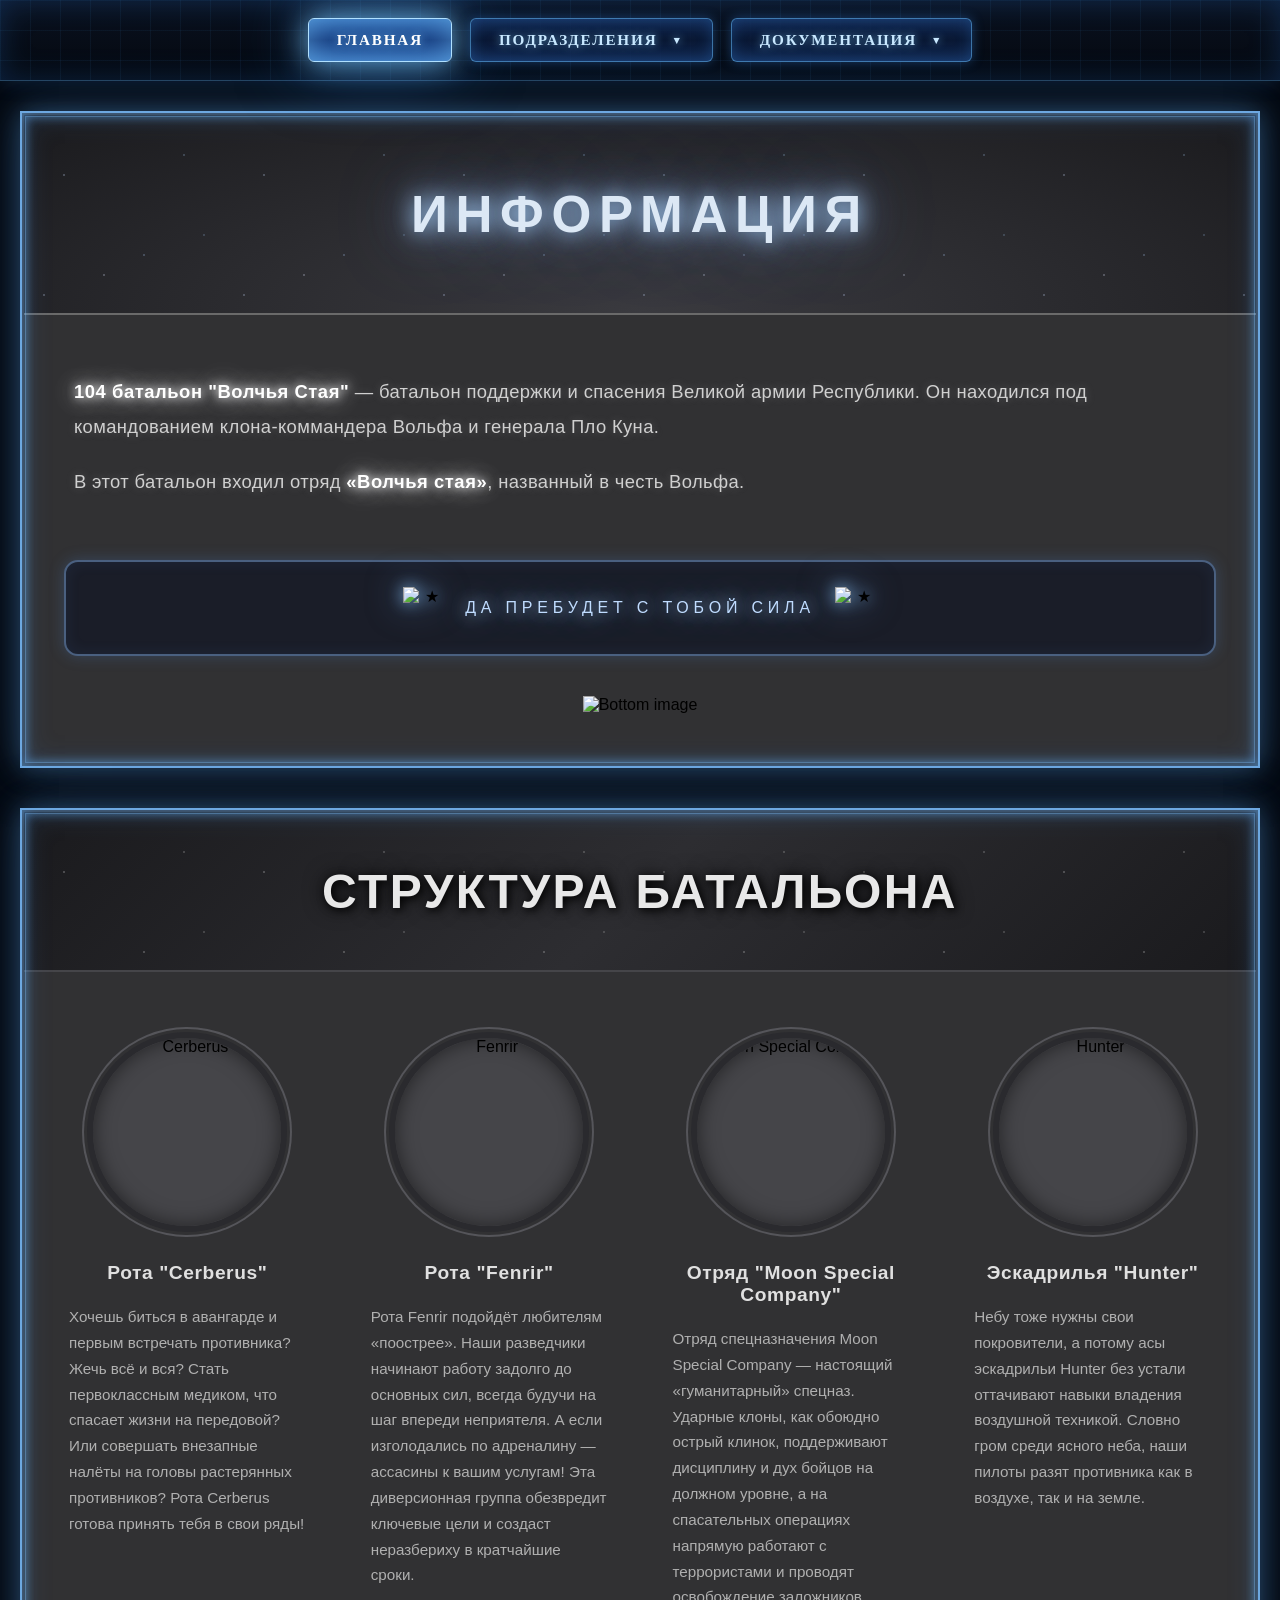
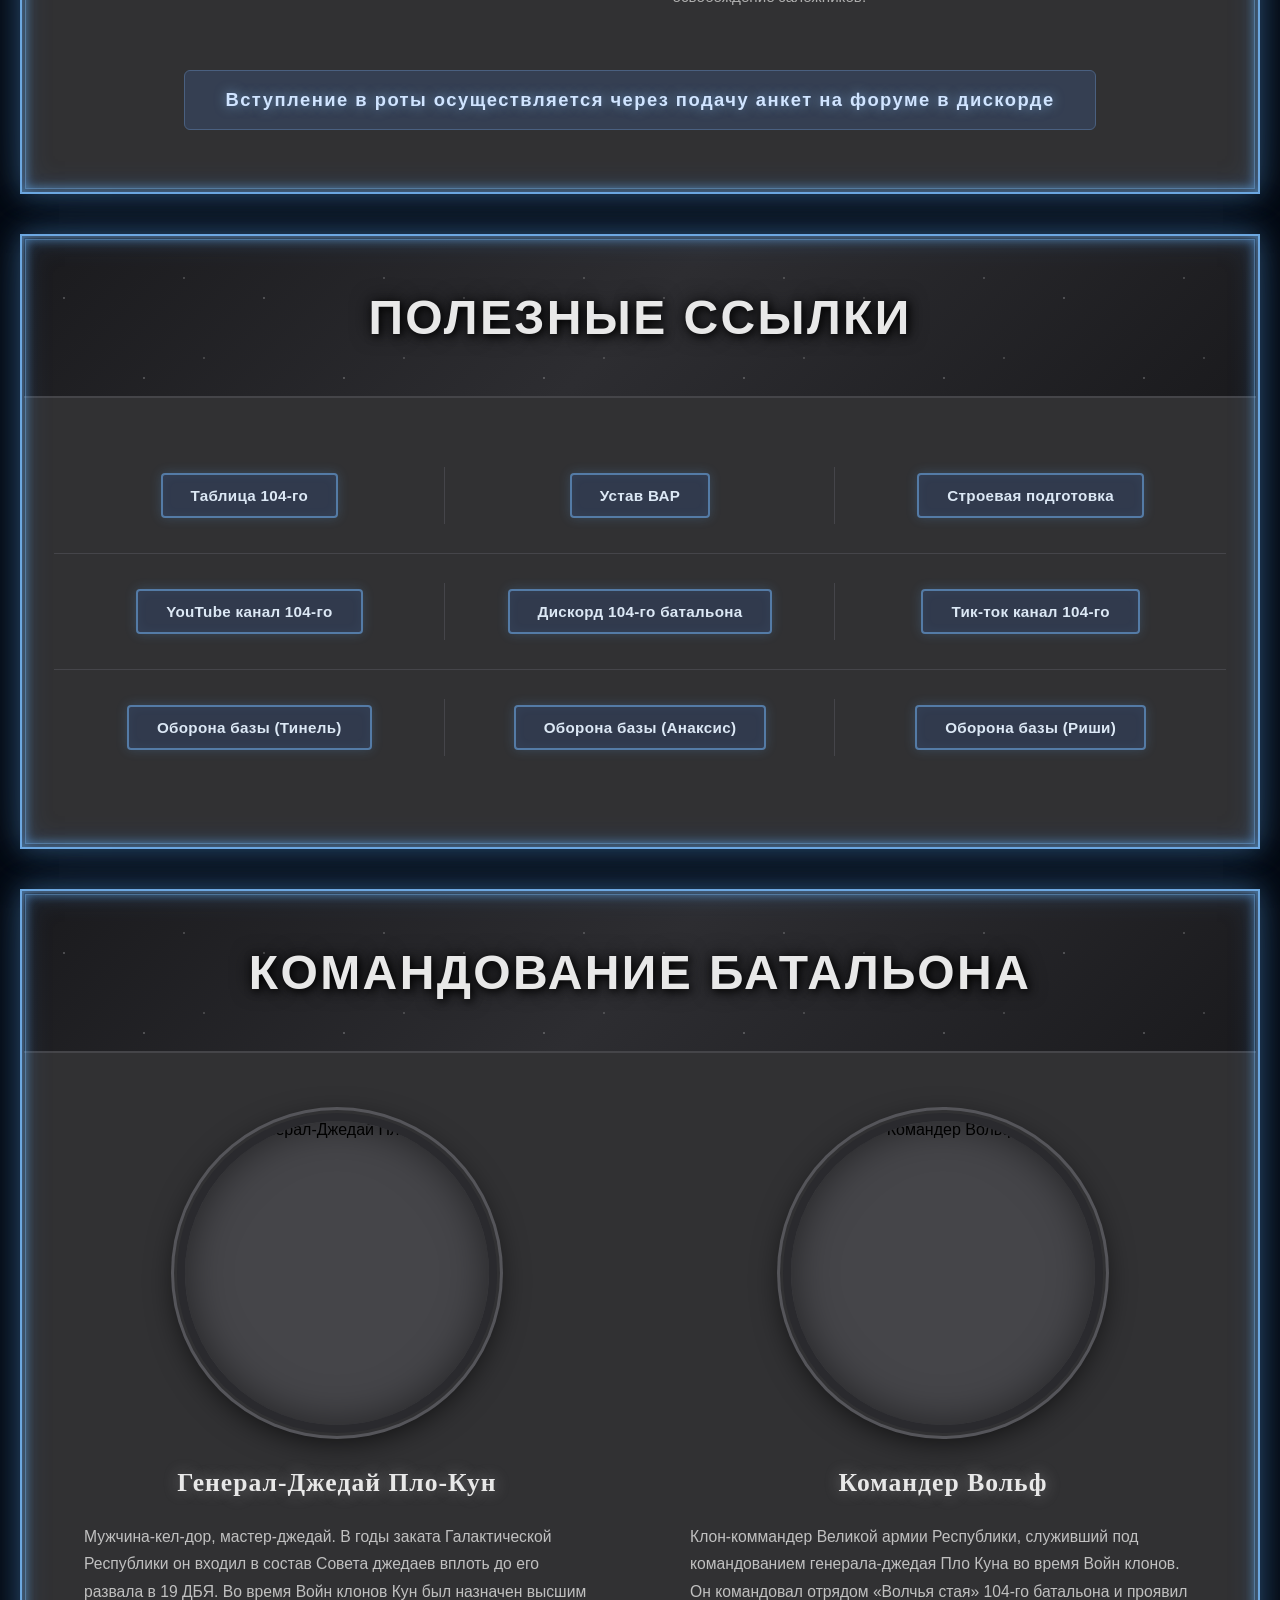
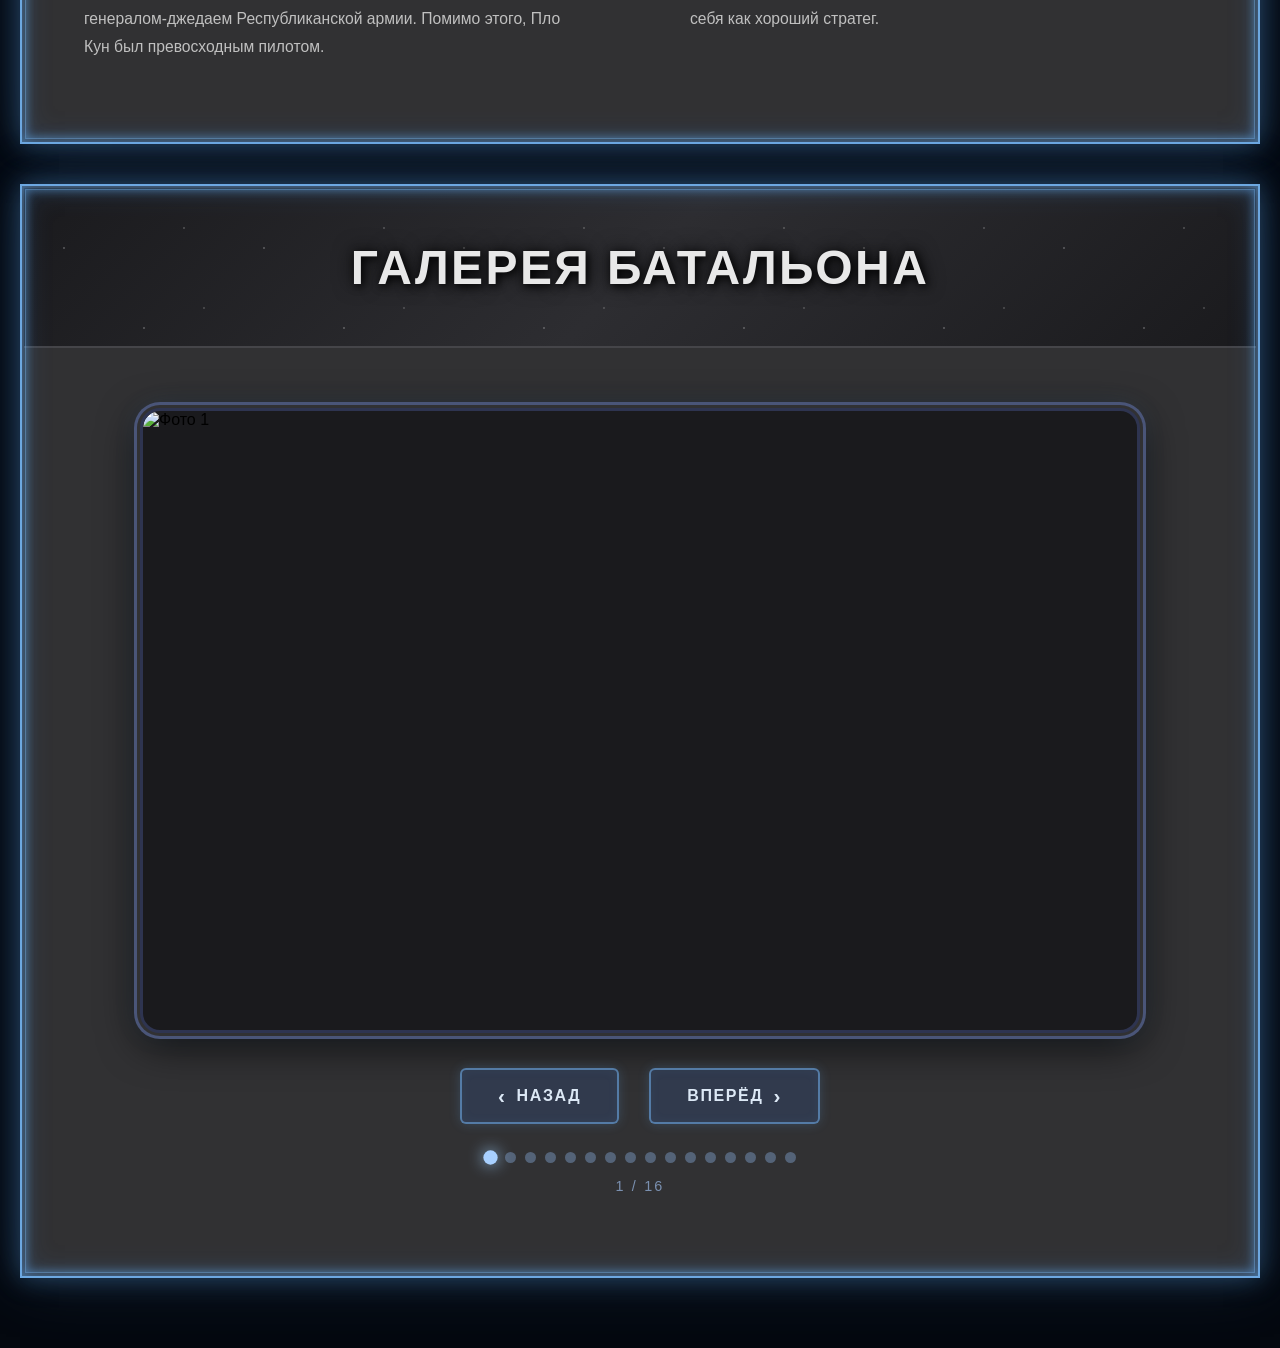
==== index.html @ 84787b74 "Add files via upload" ====
<!DOCTYPE html>
<html lang="ru">
<head>
<meta charset="UTF-8">
<meta name="viewport" content="width=device-width, initial-scale=1.0">
<title>104 Батальон — Волчья Стая</title>
<style>
  /* ═══════════════════════════════════════════════════════════
     БАЗА
     ═══════════════════════════════════════════════════════════ */
  * { box-sizing: border-box; }
  html, body {
    margin: 0;
    padding: 0;
    background: #04080f;
    font-family: 'Arial', sans-serif;
    overflow-x: hidden;
    scroll-behavior: smooth;
  }

  /* ═══════════════════════════════════════════════════════════
     НАВИГАЦИЯ СВЕРХУ
     ═══════════════════════════════════════════════════════════ */
  .holo-nav {
    position: sticky;
    top: 0;
    z-index: 999;
    display: flex;
    justify-content: center;
    align-items: center;
    gap: 18px;
    padding: 18px 30px;
    background: linear-gradient(180deg, #0a1220 0%, #04080f 100%);
    border-bottom: 1px solid rgba(100, 190, 255, 0.3);
    box-shadow:
      inset 0 0 30px rgba(40, 120, 220, 0.25),
      0 0 20px rgba(60, 150, 255, 0.2);
  }
  .holo-nav::before {
    content: '';
    position: absolute;
    inset: 0;
    background-image:
      linear-gradient(rgba(80, 180, 255, 0.06) 1px, transparent 1px),
      linear-gradient(90deg, rgba(80, 180, 255, 0.06) 1px, transparent 1px);
    background-size: 30px 30px;
    pointer-events: none;
    animation: navGridShift 20s linear infinite;
  }
  @keyframes navGridShift {
    from { background-position: 0 0, 0 0; }
    to   { background-position: 30px 30px, 30px 30px; }
  }

  .holo-btn {
    position: relative;
    z-index: 10;
    display: inline-flex;
    align-items: center;
    justify-content: center;
    gap: 10px;
    padding: 12px 28px;
    font-family: 'Georgia', 'Times New Roman', serif;
    font-size: 0.95em;
    font-weight: 700;
    letter-spacing: 0.12em;
    text-transform: uppercase;
    text-decoration: none;
    color: #c8e8ff;
    background: linear-gradient(180deg,
      rgba(20, 45, 90, 0.85) 0%,
      rgba(10, 25, 55, 0.9) 50%,
      rgba(20, 45, 90, 0.85) 100%);
    border: 1.5px solid rgba(100, 190, 255, 0.55);
    border-radius: 6px;
    cursor: pointer;
    transition: all 0.35s ease;
    box-shadow:
      inset 0 0 15px rgba(60, 150, 255, 0.25),
      0 0 12px rgba(60, 150, 255, 0.35);
    text-shadow: 0 0 8px rgba(120, 200, 255, 0.8);
    overflow: hidden;
    white-space: nowrap;
  }
  .holo-btn::before,
  .holo-btn::after {
    content: '';
    position: absolute;
    width: 12px;
    height: 12px;
    border: 1.5px solid #9ed4ff;
    pointer-events: none;
    transition: all 0.35s ease;
  }
  .holo-btn::before { top: -1px; left: -1px; border-right: none; border-bottom: none; }
  .holo-btn::after  { bottom: -1px; right: -1px; border-left: none; border-top: none; }

  .holo-btn .shine {
    position: absolute;
    top: 0; left: -100%;
    width: 60%; height: 100%;
    background: linear-gradient(115deg, transparent 0%, rgba(160, 220, 255, 0.35) 50%, transparent 100%);
    transform: skewX(-20deg);
    transition: left 0.7s ease;
    pointer-events: none;
  }
  .holo-btn:hover .shine { left: 130%; }

  .holo-btn:hover {
    color: #fff;
    border-color: #7cc4ff;
    background: linear-gradient(180deg,
      rgba(30, 70, 140, 0.95) 0%,
      rgba(15, 40, 90, 0.95) 50%,
      rgba(30, 70, 140, 0.95) 100%);
    box-shadow:
      inset 0 0 25px rgba(90, 180, 255, 0.5),
      0 0 25px rgba(100, 190, 255, 0.8),
      0 0 55px rgba(60, 150, 250, 0.5);
    text-shadow: 0 0 12px rgba(180, 230, 255, 1);
    transform: translateY(-2px);
  }
  .holo-btn:hover::before,
  .holo-btn:hover::after { width: 18px; height: 18px; border-color: #b0e0ff; }

  .holo-btn.active {
    color: #fff;
    border-color: #b0e0ff;
    background: linear-gradient(180deg,
      rgba(50, 110, 190, 0.9) 0%,
      rgba(20, 60, 130, 0.95) 50%,
      rgba(50, 110, 190, 0.9) 100%);
    box-shadow:
      inset 0 0 30px rgba(120, 200, 255, 0.55),
      0 0 30px rgba(120, 200, 255, 0.85),
      0 0 70px rgba(60, 150, 250, 0.5);
  }

  /* ВЫПАДАЮЩИЕ МЕНЮ */
  .holo-drop {
    position: relative;
    z-index: 10;
    display: inline-block;
  }
  .holo-drop > .holo-btn .arrow {
    display: inline-block;
    font-size: 0.7em;
    margin-left: 4px;
    transition: transform 0.3s ease;
  }
  .holo-drop:hover > .holo-btn .arrow { transform: rotate(180deg); }

  .holo-menu {
    position: absolute;
    top: calc(100% + 12px);
    left: 50%;
    transform: translateX(-50%) translateY(-10px);
    min-width: 300px;
    padding: 14px;
    display: flex;
    flex-direction: column;
    gap: 10px;
    background: linear-gradient(180deg,
      rgba(10, 25, 55, 0.98) 0%,
      rgba(4, 8, 15, 0.98) 100%);
    border: 1.5px solid rgba(100, 190, 255, 0.55);
    border-radius: 8px;
    box-shadow:
      inset 0 0 25px rgba(60, 150, 255, 0.2),
      0 0 25px rgba(60, 150, 255, 0.45),
      0 0 60px rgba(30, 100, 200, 0.3);
    opacity: 0;
    visibility: hidden;
    pointer-events: none;
    transition: opacity 0.3s ease, transform 0.3s ease, visibility 0.3s;
    z-index: 100;
  }
  .holo-menu::before {
    content: '';
    position: absolute;
    top: -14px;
    left: 0; right: 0;
    height: 14px;
  }
  .holo-drop:hover .holo-menu {
    opacity: 1;
    visibility: visible;
    pointer-events: auto;
    transform: translateX(-50%) translateY(0);
  }
  .holo-menu a {
    position: relative;
    display: block;
    padding: 11px 20px;
    font-family: 'Georgia', serif;
    font-size: 0.85em;
    font-weight: 700;
    letter-spacing: 0.08em;
    text-transform: uppercase;
    text-decoration: none;
    color: #b8d8f8;
    background: linear-gradient(180deg,
      rgba(15, 35, 70, 0.7) 0%,
      rgba(8, 18, 40, 0.9) 100%);
    border: 1px solid rgba(90, 170, 240, 0.35);
    border-radius: 5px;
    box-shadow: inset 0 0 12px rgba(60, 150, 255, 0.15);
    text-shadow: 0 0 6px rgba(120, 200, 255, 0.6);
    transition: all 0.3s ease;
    overflow: hidden;
    white-space: nowrap;
  }
  .holo-menu a:hover {
    color: #fff;
    border-color: #7cc4ff;
    background: linear-gradient(180deg,
      rgba(30, 70, 140, 0.95) 0%,
      rgba(15, 40, 90, 0.95) 100%);
    box-shadow:
      inset 0 0 18px rgba(90, 180, 255, 0.4),
      0 0 18px rgba(100, 190, 255, 0.7);
    text-shadow: 0 0 10px rgba(180, 230, 255, 1);
    transform: translateX(4px);
  }

  /* ═══════════════════════════════════════════════════════════
     ОБЩИЕ СТИЛИ ДЛЯ ВСЕХ 5 БЛОКОВ
     ═══════════════════════════════════════════════════════════ */
  .sw-page {
    padding: 30px 20px;
  }

  .sw-block {
    position: relative;
    border-radius: 0;
    overflow: hidden;
    background: #313133;
    width: 100%;
    max-width: 1500px;
    margin: 0 auto 40px;
    padding: 4px;
    box-shadow:
      0 0 25px rgba(100, 180, 255, 0.35),
      0 0 60px rgba(70, 140, 220, 0.2),
      0 10px 40px rgba(0,0,0,0.6);
    opacity: 0;
    animation: blockFadeIn 1.2s ease-out 0.1s forwards;
  }
  @keyframes blockFadeIn {
    from { opacity: 0; transform: scale(0.98); }
    to   { opacity: 1; transform: scale(1); }
  }

  .sw-block::before {
    content: '';
    position: absolute;
    inset: 0;
    border: 2px solid rgba(120, 190, 255, 0.85);
    box-shadow:
      inset 0 0 15px rgba(100, 180, 255, 0.5),
      inset 0 0 30px rgba(70, 140, 220, 0.25),
      0 0 15px rgba(120, 190, 255, 0.7),
      0 0 35px rgba(80, 150, 230, 0.4);
    animation: holoFrame 3s ease-in-out infinite, holoGlitch 6s steps(2) infinite;
    pointer-events: none;
    z-index: 20;
  }
  .sw-block::after {
    content: '';
    position: absolute;
    inset: 5px;
    border: 1px solid rgba(140, 200, 255, 0.4);
    box-shadow: inset 0 0 8px rgba(120, 190, 255, 0.3);
    animation: holoFrameInner 4s ease-in-out infinite;
    pointer-events: none;
    z-index: 19;
  }
  @keyframes holoFrame {
    0%, 100% {
      border-color: rgba(120, 190, 255, 0.7);
      box-shadow: inset 0 0 15px rgba(100, 180, 255, 0.4),
                  inset 0 0 30px rgba(70, 140, 220, 0.2),
                  0 0 12px rgba(120, 190, 255, 0.5),
                  0 0 25px rgba(80, 150, 230, 0.3);
    }
    50% {
      border-color: rgba(160, 220, 255, 1);
      box-shadow: inset 0 0 25px rgba(140, 210, 255, 0.7),
                  inset 0 0 50px rgba(90, 160, 240, 0.4),
                  0 0 25px rgba(160, 220, 255, 0.9),
                  0 0 55px rgba(100, 180, 255, 0.6),
                  0 0 90px rgba(70, 140, 220, 0.3);
    }
  }
  @keyframes holoFrameInner {
    0%, 100% { border-color: rgba(140, 200, 255, 0.3); }
    50%      { border-color: rgba(140, 200, 255, 0.7); }
  }
  @keyframes holoGlitch {
    0%, 88%, 100% { transform: translate(0, 0); }
    90%           { transform: translate(-1px, 1px); }
    92%           { transform: translate(1px, -1px); }
    94%           { transform: translate(-1px, -1px); }
    96%           { transform: translate(1px, 1px); }
  }

  .sw-inner {
    position: relative;
    overflow: hidden;
    background: #313133;
    z-index: 2;
  }

  /* Общая шапка для блоков 2, 3, 4, 5 */
  .sw-header {
    position: relative;
    height: 160px;
    background: linear-gradient(135deg, #1a1a1d 0%, #2d2d31 50%, #1a1a1d 100%);
    display: flex;
    align-items: center;
    justify-content: center;
    border-bottom: 2px solid #454549;
    overflow: hidden;
  }
  .sw-stars {
    position: absolute; inset: 0;
    background-image:
      radial-gradient(1px 1px at 20% 30%, #fff, transparent),
      radial-gradient(1px 1px at 60% 70%, #fff, transparent),
      radial-gradient(1px 1px at 80% 20%, #ddd, transparent),
      radial-gradient(1px 1px at 40% 80%, #fff, transparent),
      radial-gradient(1px 1px at 90% 60%, #ccc, transparent),
      radial-gradient(1px 1px at 10% 90%, #fff, transparent);
    background-size: 200px 200px;
    animation: starsTwinkle 6s ease-in-out infinite alternate;
    opacity: 0.7;
    pointer-events: none;
  }
  @keyframes starsTwinkle {
    from { opacity: 0.4; }
    to   { opacity: 0.9; }
  }
  .sw-header h1 {
    position: relative;
    z-index: 3;
    color: #e8e8e8;
    font-size: 3em;
    font-weight: 900;
    letter-spacing: 0.05em;
    text-transform: uppercase;
    margin: 0;
    text-shadow: 2px 2px 8px #000, 0 0 20px rgba(0,0,0,0.8);
    font-family: 'Impact', 'Arial Black', sans-serif;
    animation: titleGlow 5s ease-in-out infinite;
  }
  @keyframes titleGlow {
    0%, 100% { text-shadow: 2px 2px 8px #000, 0 0 20px rgba(200,200,200,0.3); }
    50%      { text-shadow: 2px 2px 8px #000, 0 0 35px rgba(220,220,220,0.7); }
  }

  /* ═══════════════════════════════════════════════════════════
     БЛОК 1 — ИНФОРМАЦИЯ
     ═══════════════════════════════════════════════════════════ */
  .sw1-ash {
    position: absolute;
    inset: 0;
    pointer-events: none;
    overflow: hidden;
    z-index: 5;
  }
  .sw1-ash-particle {
    position: absolute;
    top: -10px;
    width: 3px; height: 3px;
    background: rgba(200, 220, 240, 0.8);
    border-radius: 50%;
    box-shadow: 0 0 4px rgba(180, 210, 255, 0.8), 0 0 8px rgba(140, 180, 240, 0.5);
    animation: ashFall linear infinite;
    opacity: 0;
  }
  .sw1-ash-particle:nth-child(1)  { left: 5%;  animation-duration: 14s; animation-delay: 0s;    }
  .sw1-ash-particle:nth-child(2)  { left: 12%; animation-duration: 18s; animation-delay: 1.5s;  }
  .sw1-ash-particle:nth-child(3)  { left: 18%; animation-duration: 12s; animation-delay: 3s;    }
  .sw1-ash-particle:nth-child(4)  { left: 24%; animation-duration: 16s; animation-delay: 2s;    }
  .sw1-ash-particle:nth-child(5)  { left: 31%; animation-duration: 20s; animation-delay: 4s;    }
  .sw1-ash-particle:nth-child(6)  { left: 38%; animation-duration: 13s; animation-delay: 0.5s;  }
  .sw1-ash-particle:nth-child(7)  { left: 45%; animation-duration: 17s; animation-delay: 2.5s;  }
  .sw1-ash-particle:nth-child(8)  { left: 52%; animation-duration: 15s; animation-delay: 5s;    }
  .sw1-ash-particle:nth-child(9)  { left: 58%; animation-duration: 19s; animation-delay: 1s;    }
  .sw1-ash-particle:nth-child(10) { left: 65%; animation-duration: 13s; animation-delay: 3.5s;  }
  .sw1-ash-particle:nth-child(11) { left: 72%; animation-duration: 16s; animation-delay: 0.8s;  }
  .sw1-ash-particle:nth-child(12) { left: 79%; animation-duration: 14s; animation-delay: 2.2s;  }
  .sw1-ash-particle:nth-child(13) { left: 85%; animation-duration: 18s; animation-delay: 4.5s;  }
  .sw1-ash-particle:nth-child(14) { left: 91%; animation-duration: 12s; animation-delay: 1.2s;  }
  .sw1-ash-particle:nth-child(15) { left: 96%; animation-duration: 20s; animation-delay: 3.8s;  }
  @keyframes ashFall {
    0% { transform: translateY(0) translateX(0) rotate(0deg); opacity: 0; }
    10% { opacity: 1; }
    90% { opacity: 0.7; }
    100% { transform: translateY(120vh) translateX(20px) rotate(360deg); opacity: 0; }
  }

  .sw1-header {
    position: relative;
    height: 200px;
    background: radial-gradient(ellipse at bottom, #3a3a3f 0%, #1a1a1d 100%);
    display: flex;
    align-items: center;
    justify-content: center;
    border-bottom: 2px solid #6a6a6a;
    overflow: hidden;
  }
  .sw1-stars {
    position: absolute; inset: 0;
    background-image:
      radial-gradient(1px 1px at 20% 30%, #cce0ff, transparent),
      radial-gradient(1px 1px at 60% 70%, #a8c8f0, transparent),
      radial-gradient(1px 1px at 80% 20%, #99bbdd, transparent),
      radial-gradient(1px 1px at 40% 80%, #dde8ff, transparent),
      radial-gradient(1px 1px at 90% 60%, #88aacc, transparent),
      radial-gradient(1px 1px at 10% 90%, #cce0ff, transparent);
    background-size: 200px 200px;
    animation: starsTwinkle 6s ease-in-out infinite alternate;
    opacity: 0.85;
    pointer-events: none;
  }
  .sw1-header h1 {
    position: relative;
    z-index: 3;
    color: #dce8f5;
    font-size: 3.2em;
    font-weight: 900;
    letter-spacing: 0.15em;
    text-transform: uppercase;
    margin: 0;
    text-shadow: 0 0 20px #a0c8f0, 0 0 40px #7090c0, 0 0 70px #506080;
    font-family: 'Impact', 'Arial Black', sans-serif;
  }
  .sw1-info {
    background: #313133;
    padding: 60px 50px 40px;
    max-width: 1400px;
    margin: 0 auto;
    position: relative;
    z-index: 3;
  }
  .sw1-info p {
    color: #d0d0d0;
    font-size: 1.15em;
    line-height: 1.9;
    margin: 0 0 20px 0;
    letter-spacing: 0.02em;
    text-shadow: 0 0 8px rgba(180, 180, 180, 0.3);
  }
  .sw1-info .accent {
    color: #fff;
    font-weight: bold;
    text-shadow: 0 0 10px #fff, 0 0 20px #c0c0c0, 0 0 30px #808080;
    letter-spacing: 0.03em;
  }
  .sw1-crawl {
    background: #1a1d28;
    padding: 25px 20px;
    margin: 0 40px 40px;
    border: 2px solid #4a6080;
    border-radius: 14px;
    text-align: center;
    position: relative;
    box-shadow: 0 0 15px rgba(80, 140, 220, 0.25), inset 0 0 15px rgba(80, 140, 220, 0.1);
    z-index: 3;
  }
  .sw1-crawl-content {
    display: flex;
    align-items: center;
    justify-content: center;
    gap: 20px;
    flex-wrap: wrap;
  }
  .sw1-crawl-icon {
    width: 42px; height: 42px;
    object-fit: contain;
    filter: drop-shadow(0 0 8px rgba(140, 200, 255, 0.8)) drop-shadow(0 0 16px rgba(100, 160, 230, 0.5));
    animation: iconPulse 4s ease-in-out infinite;
    flex-shrink: 0;
  }
  @keyframes iconPulse {
    0%, 100% { opacity: 0.6; filter: drop-shadow(0 0 6px rgba(140, 200, 255, 0.5)); }
    50%      { opacity: 1; filter: drop-shadow(0 0 12px rgba(180, 220, 255, 1)) drop-shadow(0 0 25px rgba(120, 180, 240, 0.7)); }
  }
  .sw1-crawl-text {
    color: #c0dcff;
    font-size: 1em;
    letter-spacing: 0.3em;
    text-transform: uppercase;
    font-family: 'Impact', sans-serif;
    animation: crawlFade 4s ease-in-out infinite;
    text-shadow: 0 0 15px #90b8e8, 0 0 30px #6080b0;
    margin: 0;
  }
  @keyframes crawlFade {
    0%, 100% { opacity: 0.5; }
    50%      { opacity: 1; }
  }
  .sw1-bottom-img {
    display: flex;
    justify-content: center;
    align-items: center;
    padding: 0 40px 50px;
    position: relative;
    z-index: 3;
  }
  .sw1-bottom-img img {
    max-width: 100%;
    width: auto;
    max-height: 400px;
    object-fit: contain;
    animation: bottomImgGlow 4s ease-in-out infinite;
  }
  @keyframes bottomImgGlow {
    0%, 100% { filter: drop-shadow(0 0 20px rgba(120, 190, 255, 0.6)) drop-shadow(0 0 50px rgba(80, 140, 220, 0.4)); }
    50%      { filter: drop-shadow(0 0 30px rgba(160, 210, 255, 0.9)) drop-shadow(0 0 70px rgba(120, 180, 240, 0.6)); }
  }

  /* ═══════════════════════════════════════════════════════════
     БЛОК 2 — СТРУКТУРА БАТАЛЬОНА
     ═══════════════════════════════════════════════════════════ */
  .sw2-content { background: #313133; padding: 50px 30px 30px; }
  .sw2-grid {
    display: grid;
    grid-template-columns: repeat(4, 1fr);
    gap: 35px;
    max-width: 1400px;
    margin: 0 auto;
  }
  .sw2-card {
    display: block;
    text-align: center;
    text-decoration: none;
    color: inherit;
    border-radius: 8px;
    padding: 10px;
    transition: transform 0.5s ease;
    cursor: pointer;
  }
  .sw2-card:hover { transform: translateY(-5px); }

  .sw2-emblem {
    width: 200px;
    height: 200px;
    margin: 0 auto 30px;
    border-radius: 50%;
    background: #454549;
    border: 6px solid #2a2a2e;
    display: flex;
    align-items: center;
    justify-content: center;
    position: relative;
    box-shadow: 0 0 0 3px #313133, 0 0 0 5px #55555a, inset 0 0 20px rgba(0,0,0,0.5);
    overflow: hidden;
    transition: box-shadow 0.7s ease, border-color 0.7s ease, background 0.7s ease;
  }
  .sw2-emblem img {
    width: 100%; height: 100%;
    object-fit: cover;
    border-radius: 50%;
    transition: filter 0.7s ease;
  }
  .sw2-card:hover .sw2-emblem img { filter: brightness(1.15) contrast(1.05) saturate(1.1); }

  .sw2-card.cerberus:hover .sw2-emblem {
    background: #3d4a5e; border-color: #88b8f0;
    box-shadow: 0 0 0 3px #313133, 0 0 0 5px #6aa8e8,
                0 0 25px rgba(120, 190, 255, 0.9),
                0 0 60px rgba(80, 150, 230, 0.65),
                0 0 100px rgba(60, 120, 200, 0.45),
                inset 0 0 20px rgba(140, 200, 255, 0.2);
  }
  .sw2-card.cerberus:hover .sw2-company-name {
    color: #cce4ff;
    text-shadow: 0 0 10px rgba(160, 210, 255, 1), 0 0 25px rgba(120, 180, 240, 0.85);
  }
  .sw2-card.fenrir:hover .sw2-emblem {
    background: #3a5040; border-color: #88e8a8;
    box-shadow: 0 0 0 3px #313133, 0 0 0 5px #6ae890,
                0 0 25px rgba(120, 255, 170, 0.9),
                0 0 60px rgba(80, 230, 140, 0.65),
                0 0 100px rgba(60, 200, 110, 0.45),
                inset 0 0 20px rgba(140, 255, 180, 0.2);
  }
  .sw2-card.fenrir:hover .sw2-company-name {
    color: #ccffdc;
    text-shadow: 0 0 10px rgba(160, 255, 200, 1), 0 0 25px rgba(120, 240, 170, 0.85);
  }
  .sw2-card.moon:hover .sw2-emblem {
    background: #4a3d5e; border-color: #b888f0;
    box-shadow: 0 0 0 3px #313133, 0 0 0 5px #a86ae8,
                0 0 25px rgba(190, 120, 255, 0.9),
                0 0 60px rgba(150, 80, 230, 0.65),
                0 0 100px rgba(120, 60, 200, 0.45),
                inset 0 0 20px rgba(200, 140, 255, 0.2);
  }
  .sw2-card.moon:hover .sw2-company-name {
    color: #e4ccff;
    text-shadow: 0 0 10px rgba(210, 160, 255, 1), 0 0 25px rgba(180, 120, 240, 0.85);
  }
  .sw2-card.hunter:hover .sw2-emblem {
    background: #5e503d; border-color: #f0d888;
    box-shadow: 0 0 0 3px #313133, 0 0 0 5px #e8c86a,
                0 0 25px rgba(255, 230, 120, 0.9),
                0 0 60px rgba(230, 200, 80, 0.65),
                0 0 100px rgba(200, 170, 60, 0.45),
                inset 0 0 20px rgba(255, 240, 140, 0.2);
  }
  .sw2-card.hunter:hover .sw2-company-name {
    color: #fff4cc;
    text-shadow: 0 0 10px rgba(255, 240, 160, 1), 0 0 25px rgba(240, 220, 120, 0.85);
  }

  .sw2-company-name {
    color: #e0e0e0;
    font-size: 1.2em;
    font-weight: bold;
    margin-bottom: 20px;
    letter-spacing: 0.03em;
    transition: color 0.6s ease, text-shadow 0.6s ease;
  }
  .sw2-desc {
    color: #b0b0b0;
    font-size: 0.95em;
    line-height: 1.7;
    text-align: left;
    padding: 0 5px;
    transition: color 0.6s ease;
  }
  .sw2-note {
    background: #313133;
    padding: 20px 30px 60px;
    text-align: center;
  }
  .sw2-note p {
    display: inline-block;
    color: #d0e4ff;
    font-size: 1.15em;
    font-weight: bold;
    letter-spacing: 0.08em;
    margin: 0;
    padding: 18px 40px;
    border: 1px solid #4a6080;
    border-radius: 6px;
    background: rgba(60, 90, 140, 0.35);
    text-shadow: 0 0 12px rgba(140, 200, 255, 0.6);
    animation: notePulse 3.5s ease-in-out infinite;
  }
  @keyframes notePulse {
    0%, 100% {
      opacity: 0.6;
      text-shadow: 0 0 6px rgba(140, 200, 255, 0.25);
      border-color: #3a4a60;
      box-shadow: 0 0 0 rgba(120, 190, 255, 0);
    }
    50% {
      opacity: 1;
      text-shadow: 0 0 20px rgba(180, 220, 255, 1), 0 0 45px rgba(140, 190, 250, 0.7);
      border-color: #90b8e8;
      box-shadow: 0 0 25px rgba(120, 190, 255, 0.5), 0 0 50px rgba(80, 150, 230, 0.3);
    }
  }

  /* ═══════════════════════════════════════════════════════════
     БЛОК 3 — ПОЛЕЗНЫЕ ССЫЛКИ
     ═══════════════════════════════════════════════════════════ */
  .sw3-links {
    background: #313133;
    padding: 40px 30px 60px;
    width: 100%;
  }
  .sw3-links-grid {
    display: grid;
    grid-template-columns: repeat(3, 1fr);
    gap: 0;
    width: 100%;
    max-width: 1600px;
    margin: 0 auto;
  }
  .sw3-link-cell {
    display: flex;
    align-items: center;
    justify-content: center;
    padding: 35px 20px;
    border-bottom: 1px solid #45454a;
    position: relative;
  }
  .sw3-link-cell:nth-child(n+7) { border-bottom: none; }
  .sw3-link-cell:not(:nth-child(3n))::after {
    content: '';
    position: absolute;
    right: 0; top: 25%;
    height: 50%; width: 1px;
    background: #45454a;
  }
  .sw3-link-btn {
    display: inline-block;
    padding: 12px 28px;
    background: rgba(50, 65, 95, 0.6);
    color: #dce8f5;
    text-decoration: none;
    font-family: 'Arial', sans-serif;
    font-size: 0.95em;
    font-weight: 600;
    letter-spacing: 0.02em;
    border-radius: 4px;
    border: 2px solid rgba(120, 190, 255, 0.5);
    transition: all 0.5s cubic-bezier(0.25, 0.1, 0.25, 1);
    box-shadow: 0 0 12px rgba(100, 180, 255, 0.2), inset 0 0 12px rgba(100, 180, 255, 0.05);
    white-space: nowrap;
    position: relative;
    overflow: hidden;
  }
  .sw3-link-btn::before {
    content: '';
    position: absolute;
    top: 0; left: -100%;
    width: 100%; height: 100%;
    background: linear-gradient(90deg, transparent, rgba(200, 230, 255, 0.5), transparent);
    transition: left 0.7s ease;
  }
  .sw3-link-btn:hover {
    background: rgba(120, 190, 255, 0.95);
    color: #1a1d28;
    border-color: #cce0ff;
    box-shadow:
      0 0 20px rgba(160, 210, 255, 0.9),
      0 0 45px rgba(120, 180, 240, 0.7),
      0 0 80px rgba(80, 140, 220, 0.5),
      inset 0 0 15px rgba(255, 255, 255, 0.3);
    transform: translateY(-2px);
  }
  .sw3-link-btn:hover::before { left: 100%; }

  /* ═══════════════════════════════════════════════════════════
     БЛОК 4 — КОМАНДОВАНИЕ
     ═══════════════════════════════════════════════════════════ */
  .sw4-content {
    background: #313133;
    padding: 60px 40px 80px;
    width: 100%;
  }
  .sw4-grid {
    display: grid;
    grid-template-columns: repeat(2, 1fr);
    gap: 60px;
    max-width: 1400px;
    margin: 0 auto;
  }
  .sw4-card { text-align: center; }
  .sw4-photo {
    width: 320px; height: 320px;
    margin: 0 auto 35px;
    border-radius: 50%;
    background: #454549;
    border: 8px solid #2a2a2e;
    position: relative;
    overflow: hidden;
    box-shadow:
      0 0 0 3px #313133,
      0 0 0 6px #55555a,
      0 8px 30px rgba(0,0,0,0.7),
      inset 0 0 40px rgba(0,0,0,0.5);
    transition: box-shadow 0.7s ease, border-color 0.7s ease;
  }
  .sw4-card:hover .sw4-photo {
    border-color: #88b8f0;
    box-shadow:
      0 0 0 3px #313133,
      0 0 0 6px #6aa8e8,
      0 0 30px rgba(120, 190, 255, 0.85),
      0 0 70px rgba(80, 150, 230, 0.6),
      0 0 110px rgba(60, 120, 200, 0.4),
      0 8px 30px rgba(0,0,0,0.7);
  }
  .sw4-photo img {
    width: 100%; height: 100%;
    object-fit: cover;
    object-position: center 20%;
    display: block;
    transition: filter 0.7s ease, transform 0.7s ease;
    filter: brightness(0.95) contrast(1.05);
  }
  .sw4-card:hover .sw4-photo img {
    filter: brightness(1.15) contrast(1.1) saturate(1.05);
    transform: scale(1.05);
  }
  .sw4-name {
    color: #e8e8e8;
    font-size: 1.6em;
    font-weight: 600;
    margin-bottom: 25px;
    letter-spacing: 0.04em;
    font-family: 'Georgia', 'Times New Roman', serif;
    text-shadow: 0 0 15px rgba(200, 200, 200, 0.4);
    transition: color 0.6s ease, text-shadow 0.6s ease;
  }
  .sw4-card:hover .sw4-name {
    color: #cce4ff;
    text-shadow:
      0 0 10px rgba(160, 210, 255, 1),
      0 0 25px rgba(120, 180, 240, 0.85),
      0 0 45px rgba(80, 140, 220, 0.6);
  }
  .sw4-bio {
    color: #c0c0c0;
    font-size: 0.98em;
    line-height: 1.75;
    text-align: left;
    padding: 0 20px;
    transition: color 0.6s ease;
  }
  .sw4-card:hover .sw4-bio { color: #d5e3f0; }

  /* ═══════════════════════════════════════════════════════════
     БЛОК 5 — ГАЛЕРЕЯ
     ═══════════════════════════════════════════════════════════ */
  .sw5-carousel-wrap {
    background: #313133;
    padding: 60px 40px 80px;
    width: 100%;
  }
  .sw5-carousel {
    max-width: 1000px;
    margin: 0 auto;
    position: relative;
  }
  .sw5-stage {
    position: relative;
    width: 100%;
    aspect-ratio: 16 / 10;
    border-radius: 20px;
    overflow: hidden;
    background: #1a1a1d;
    border: 3px solid #2e3450;
    box-shadow:
      0 0 0 3px #313133,
      0 0 0 6px #4a5578,
      0 10px 40px rgba(0,0,0,0.8),
      0 0 25px rgba(100, 180, 255, 0.2);
    transition: box-shadow 0.7s ease, border-color 0.7s ease;
  }
  .sw5-carousel:hover .sw5-stage {
    border-color: #88a8cc;
    box-shadow:
      0 0 0 3px #313133,
      0 0 0 6px #6a80a8,
      0 0 30px rgba(150, 200, 255, 0.6),
      0 0 70px rgba(100, 160, 220, 0.4),
      0 10px 40px rgba(0,0,0,0.8);
  }
  .sw5-stage img {
    position: absolute;
    inset: 0;
    width: 100%; height: 100%;
    object-fit: cover;
    opacity: 0;
    transition: opacity 0.8s ease;
    display: block;
    border-radius: 17px;
  }
  .sw5-stage img.active { opacity: 1; }

  .sw5-controls {
    display: flex;
    justify-content: center;
    align-items: center;
    gap: 30px;
    margin-top: 35px;
    flex-wrap: wrap;
  }
  .sw5-btn {
    display: inline-flex;
    align-items: center;
    gap: 10px;
    padding: 14px 36px;
    background: rgba(50, 65, 95, 0.6);
    color: #dce8f5;
    font-family: 'Arial', sans-serif;
    font-size: 1em;
    font-weight: 600;
    letter-spacing: 0.1em;
    text-transform: uppercase;
    border: 2px solid rgba(120, 190, 255, 0.5);
    border-radius: 6px;
    cursor: pointer;
    transition: all 0.4s cubic-bezier(0.25, 0.1, 0.25, 1);
    box-shadow: 0 0 12px rgba(100, 180, 255, 0.2), inset 0 0 12px rgba(100, 180, 255, 0.05);
    position: relative;
    overflow: hidden;
    user-select: none;
  }
  .sw5-btn::before {
    content: '';
    position: absolute;
    top: 0; left: -100%;
    width: 100%; height: 100%;
    background: linear-gradient(90deg, transparent, rgba(200, 230, 255, 0.4), transparent);
    transition: left 0.7s ease;
  }
  .sw5-btn:hover {
    background: rgba(120, 190, 255, 0.95);
    color: #1a1d28;
    border-color: #cce0ff;
    box-shadow:
      0 0 20px rgba(160, 210, 255, 0.8),
      0 0 45px rgba(120, 180, 240, 0.5),
      inset 0 0 15px rgba(255, 255, 255, 0.3);
    transform: translateY(-2px);
  }
  .sw5-btn:hover::before { left: 100%; }
  .sw5-btn .arrow { font-size: 1.3em; font-weight: bold; }

  .sw5-dots {
    display: flex;
    justify-content: center;
    flex-wrap: wrap;
    gap: 9px;
    margin-top: 28px;
  }
  .sw5-dot {
    width: 11px; height: 11px;
    border-radius: 50%;
    background: rgba(120, 150, 190, 0.5);
    border: none;
    cursor: pointer;
    padding: 0;
    transition: all 0.4s ease;
  }
  .sw5-dot:hover { background: rgba(160, 200, 240, 0.8); transform: scale(1.2); }
  .sw5-dot.active {
    background: #a8d0ff;
    box-shadow: 0 0 12px rgba(160, 210, 255, 0.9);
    transform: scale(1.3);
  }
  .sw5-counter {
    text-align: center;
    color: #7a90b0;
    font-size: 0.9em;
    letter-spacing: 0.15em;
    margin-top: 15px;
  }

  /* ═══════════════════════════════════════════════════════════
     АДАПТИВ
     ═══════════════════════════════════════════════════════════ */
  @media (max-width: 1000px) {
    .holo-nav { flex-wrap: wrap; gap: 12px; padding: 14px 20px; }
    .holo-btn { padding: 10px 20px; font-size: 0.85em; }
    .sw-header h1 { font-size: 2.2em; }
    .sw-header { height: 140px; }
    .sw1-header h1 { font-size: 2.3em; }
    .sw1-header { height: 170px; }
    .sw1-info { padding: 50px 30px 30px; }
    .sw1-info p { font-size: 1.05em; }
    .sw1-crawl { margin: 0 20px 30px; }
    .sw1-crawl-icon { width: 34px; height: 34px; }
    .sw1-bottom-img { padding: 0 20px 40px; }
    .sw1-bottom-img img { max-height: 320px; }
    .sw2-grid { grid-template-columns: repeat(2, 1fr); gap: 40px; }
    .sw3-links-grid { grid-template-columns: repeat(2, 1fr); }
    .sw3-link-cell { border-bottom: 1px solid #45454a; }
    .sw3-link-cell::after { display: none; }
    .sw3-link-cell:nth-child(2n)::after {
      content: '';
      display: block;
      position: absolute;
      right: 0; top: 25%;
      height: 50%; width: 1px;
      background: #45454a;
    }
    .sw3-link-cell:nth-last-child(-n+1) { border-bottom: none; }
    .sw3-link-btn { font-size: 0.9em; padding: 10px 22px; }
    .sw4-photo { width: 260px; height: 260px; }
    .sw4-name { font-size: 1.3em; }
    .sw5-carousel-wrap { padding: 40px 20px 60px; }
    .sw5-stage { aspect-ratio: 4 / 3; border-radius: 16px; }
    .sw5-btn { font-size: 0.9em; padding: 12px 28px; }
  }
  @media (max-width: 700px) {
    .sw-header h1 { font-size: 1.6em; }
    .sw-header { height: 120px; }
    .sw1-header h1 { font-size: 1.6em; letter-spacing: 0.08em; }
    .sw1-header { height: 130px; }
    .sw1-info { padding: 35px 20px 20px; }
    .sw1-info p { font-size: 1em; line-height: 1.7; }
    .sw1-crawl { margin: 0 15px 25px; padding: 20px 12px; border-radius: 10px; }
    .sw1-crawl-text { font-size: 0.8em; letter-spacing: 0.2em; }
    .sw1-bottom-img { padding: 0 15px 30px; }
    .sw1-bottom-img img { max-height: 220px; }
    .sw2-grid { grid-template-columns: 1fr; }
    .sw2-emblem { width: 160px; height: 160px; }
    .sw2-note p { font-size: 0.95em; padding: 15px 20px; letter-spacing: 0.04em; }
    .sw3-links { padding: 30px 15px 50px; }
    .sw3-links-grid { grid-template-columns: 1fr; }
    .sw3-link-cell { border-bottom: 1px solid #45454a; padding: 25px 15px; }
    .sw3-link-cell::after { display: none !important; }
    .sw3-link-cell:last-child { border-bottom: none; }
    .sw4-content { padding: 40px 20px 60px; }
    .sw4-grid { grid-template-columns: 1fr; gap: 50px; }
    .sw4-photo { width: 220px; height: 220px; }
    .sw4-name { font-size: 1.2em; }
    .sw5-carousel-wrap { padding: 30px 15px 50px; }
    .sw5-stage { border-radius: 12px; }
    .sw5-controls { gap: 12px; margin-top: 25px; }
    .sw5-btn { font-size: 0.8em; padding: 10px 20px; letter-spacing: 0.05em; }
    .sw5-dot { width: 8px; height: 8px; }
  }
</style>
</head>
<body>

<!-- ═══════════════ НАВИГАЦИЯ ═══════════════ -->
<nav class="holo-nav">

  <a href="#" class="holo-btn active">
    <span class="shine"></span>
    Главная
  </a>

  <div class="holo-drop">
    <a href="#" class="holo-btn">
      <span class="shine"></span>
      Подразделения
      <span class="arrow">▼</span>
    </a>
    <div class="holo-menu">
      <a href="https://sites.google.com/view/dsddddwww/%D0%BF%D0%BE%D0%B4%D1%80%D0%B0%D0%B7%D0%B4%D0%B5%D0%BB%D0%B5%D0%BD%D0%B8%D1%8F-104-%D0%B3%D0%BE/%D1%80%D0%BE%D1%82%D0%B0-cerberus" target="_top">Рота "Cerberus"</a>
      <a href="https://sites.google.com/view/dsddddwww/%D0%BF%D0%BE%D0%B4%D1%80%D0%B0%D0%B7%D0%B4%D0%B5%D0%BB%D0%B5%D0%BD%D0%B8%D1%8F-104-%D0%B3%D0%BE/%D1%80%D0%BE%D1%82%D0%B0-fenrir" target="_top">Рота "Fenrir"</a>
      <a href="https://sites.google.com/view/dsddddwww/%D0%BF%D0%BE%D0%B4%D1%80%D0%B0%D0%B7%D0%B4%D0%B5%D0%BB%D0%B5%D0%BD%D0%B8%D1%8F-104-%D0%B3%D0%BE/%D0%BE%D1%82%D1%80%D1%8F%D0%B4-moon-special-company" target="_top">Отряд "Moon Special Company"</a>
      <a href="https://sites.google.com/view/dsddddwww/%D0%BF%D0%BE%D0%B4%D1%80%D0%B0%D0%B7%D0%B4%D0%B5%D0%BB%D0%B5%D0%BD%D0%B8%D1%8F-104-%D0%B3%D0%BE/%D1%8D%D1%81%D0%BA%D0%B0%D0%B4%D1%80%D0%B8%D0%BB%D1%8C%D1%8F-hunter" target="_top">Эскадрилья "Hunter"</a>
    </div>
  </div>

  <div class="holo-drop">
    <a href="#" class="holo-btn">
      <span class="shine"></span>
      Документация
      <span class="arrow">▼</span>
    </a>
    <div class="holo-menu">
      <a href="https://sites.google.com/view/dsddddwww/%D0%B4%D0%BE%D0%BA%D1%83%D0%BC%D0%B5%D0%BD%D1%82%D0%B0%D1%86%D0%B8%D1%8F/%D0%BF%D0%BE%D1%81%D1%82%D0%B0%D0%BD%D0%BE%D0%B2%D0%BB%D0%B5%D0%BD%D0%B8%D1%8F" target="_top">Постановления</a>
      <a href="https://sites.google.com/view/dsddddwww/%D0%B4%D0%BE%D0%BA%D1%83%D0%BC%D0%B5%D0%BD%D1%82%D0%B0%D1%86%D0%B8%D1%8F/%D0%BC%D0%B5%D0%B4%D0%B0%D0%BB%D0%B8" target="_top">Медали</a>
      <a href="https://sites.google.com/view/dsddddwww/%D0%B4%D0%BE%D0%BA%D1%83%D0%BC%D0%B5%D0%BD%D1%82%D0%B0%D1%86%D0%B8%D1%8F/%D0%BA%D0%B0%D1%80%D1%82%D1%8B" target="_top">Карты</a>
    </div>
  </div>

</nav>

<!-- ═══════════════ КОНТЕНТ ═══════════════ -->
<div class="sw-page">

  <!-- ▓▓▓ БЛОК 1 — ИНФОРМАЦИЯ ▓▓▓ -->
  <div class="sw-block">
    <div class="sw-inner">
      <div class="sw1-ash">
        <div class="sw1-ash-particle"></div><div class="sw1-ash-particle"></div>
        <div class="sw1-ash-particle"></div><div class="sw1-ash-particle"></div>
        <div class="sw1-ash-particle"></div><div class="sw1-ash-particle"></div>
        <div class="sw1-ash-particle"></div><div class="sw1-ash-particle"></div>
        <div class="sw1-ash-particle"></div><div class="sw1-ash-particle"></div>
        <div class="sw1-ash-particle"></div><div class="sw1-ash-particle"></div>
        <div class="sw1-ash-particle"></div><div class="sw1-ash-particle"></div>
        <div class="sw1-ash-particle"></div>
      </div>
      <div class="sw1-header">
        <div class="sw1-stars"></div>
        <h1>Информация</h1>
      </div>
      <div class="sw1-info">
        <p><span class="accent">104 батальон "Волчья Стая"</span> — батальон поддержки и спасения Великой армии Республики. Он находился под командованием клона-коммандера Вольфа и генерала Пло Куна.</p>
        <p>В этот батальон входил отряд <span class="accent">«Волчья стая»</span>, названный в честь Вольфа.</p>
      </div>
      <div class="sw1-crawl">
        <div class="sw1-crawl-content">
          <img class="sw1-crawl-icon" src="https://i.imgur.com/1f9QrPr.png" alt="★">
          <div class="sw1-crawl-text">Да пребудет с тобой Сила</div>
          <img class="sw1-crawl-icon" src="https://i.imgur.com/1f9QrPr.png" alt="★">
        </div>
      </div>
      <div class="sw1-bottom-img">
        <img src="https://i.imgur.com/5tjyE5k.png" alt="Bottom image">
      </div>
    </div>
  </div>

  <!-- ▓▓▓ БЛОК 2 — СТРУКТУРА БАТАЛЬОНА ▓▓▓ -->
  <div class="sw-block">
    <div class="sw-inner">
      <div class="sw-header">
        <div class="sw-stars"></div>
        <h1>Структура Батальона</h1>
      </div>
      <div class="sw2-content">
        <div class="sw2-grid">

          <a class="sw2-card cerberus" href="https://sites.google.com/view/dsddddwww/%D0%BF%D0%BE%D0%B4%D1%80%D0%B0%D0%B7%D0%B4%D0%B5%D0%BB%D0%B5%D0%BD%D0%B8%D1%8F-104-%D0%B3%D0%BE/%D1%80%D0%BE%D1%82%D0%B0-cerberus" target="_top">
            <div class="sw2-emblem"><img src="https://i.imgur.com/d1dhDp7.png" alt="Cerberus"></div>
            <div class="sw2-company-name">Рота "Cerberus"</div>
            <div class="sw2-desc">Хочешь биться в авангарде и первым встречать противника? Жечь всё и вся? Стать первоклассным медиком, что спасает жизни на передовой? Или совершать внезапные налёты на головы растерянных противников? Рота Cerberus готова принять тебя в свои ряды!</div>
          </a>

          <a class="sw2-card fenrir" href="https://sites.google.com/view/dsddddwww/%D0%BF%D0%BE%D0%B4%D1%80%D0%B0%D0%B7%D0%B4%D0%B5%D0%BB%D0%B5%D0%BD%D0%B8%D1%8F-104-%D0%B3%D0%BE/%D1%80%D0%BE%D1%82%D0%B0-fenrir" target="_top">
            <div class="sw2-emblem"><img src="https://i.imgur.com/KDS4bpF.png" alt="Fenrir"></div>
            <div class="sw2-company-name">Рота "Fenrir"</div>
            <div class="sw2-desc">Рота Fenrir подойдёт любителям «поострее». Наши разведчики начинают работу задолго до основных сил, всегда будучи на шаг впереди неприятеля. А если изголодались по адреналину — ассасины к вашим услугам! Эта диверсионная группа обезвредит ключевые цели и создаст неразбериху в кратчайшие сроки.</div>
          </a>

          <a class="sw2-card moon" href="https://sites.google.com/view/dsddddwww/%D0%BF%D0%BE%D0%B4%D1%80%D0%B0%D0%B7%D0%B4%D0%B5%D0%BB%D0%B5%D0%BD%D0%B8%D1%8F-104-%D0%B3%D0%BE/%D0%BE%D1%82%D1%80%D1%8F%D0%B4-moon-special-company" target="_top">
            <div class="sw2-emblem"><img src="https://i.imgur.com/XhOdc65.png" alt="Moon Special Company"></div>
            <div class="sw2-company-name">Отряд "Moon Special Company"</div>
            <div class="sw2-desc">Отряд спецназначения Moon Special Company — настоящий «гуманитарный» спецназ. Ударные клоны, как обоюдно острый клинок, поддерживают дисциплину и дух бойцов на должном уровне, а на спасательных операциях напрямую работают с террористами и проводят освобождение заложников.</div>
          </a>

          <a class="sw2-card hunter" href="https://sites.google.com/view/dsddddwww/%D0%BF%D0%BE%D0%B4%D1%80%D0%B0%D0%B7%D0%B4%D0%B5%D0%BB%D0%B5%D0%BD%D0%B8%D1%8F-104-%D0%B3%D0%BE/%D1%8D%D1%81%D0%BA%D0%B0%D0%B4%D1%80%D0%B8%D0%BB%D1%8C%D1%8F-hunter" target="_top">
            <div class="sw2-emblem"><img src="https://i.imgur.com/qpdeVxS.png" alt="Hunter"></div>
            <div class="sw2-company-name">Эскадрилья "Hunter"</div>
            <div class="sw2-desc">Небу тоже нужны свои покровители, а потому асы эскадрильи Hunter без устали оттачивают навыки владения воздушной техникой. Словно гром среди ясного неба, наши пилоты разят противника как в воздухе, так и на земле.</div>
          </a>

        </div>
      </div>
      <div class="sw2-note">
        <p>Вступление в роты осуществляется через подачу анкет на форуме в дискорде</p>
      </div>
    </div>
  </div>

  <!-- ▓▓▓ БЛОК 3 — ПОЛЕЗНЫЕ ССЫЛКИ ▓▓▓ -->
  <div class="sw-block">
    <div class="sw-inner">
      <div class="sw-header">
        <div class="sw-stars"></div>
        <h1>Полезные ссылки</h1>
      </div>
      <div class="sw3-links">
        <div class="sw3-links-grid">
          <div class="sw3-link-cell"><a class="sw3-link-btn" href="https://docs.google.com/spreadsheets/d/1amI-Kgw4zPWOQ4dP5D-4AOqq4LxizoRDKbe9bFoQniU/edit?gid=0#gid=0" target="_blank">Таблица 104-го</a></div>
          <div class="sw3-link-cell"><a class="sw3-link-btn" href="https://sites.google.com/view/riseoftherepublicdiscovery" target="_blank">Устав ВАР</a></div>
          <div class="sw3-link-cell"><a class="sw3-link-btn" href="https://docs.google.com/document/d/1Z60sqxqI16XXL_5449UiUrpK_2SsXdla0T2UfIUfDuY/edit?tab=t.0#heading=h.rcjzgbpdkgoj" target="_blank">Строевая подготовка</a></div>
          <div class="sw3-link-cell"><a class="sw3-link-btn" href="https://www.youtube.com/channel/UCh6g1xpRQQ5sz4-1cXx9zDw" target="_blank">YouTube канал 104-го</a></div>
          <div class="sw3-link-cell"><a class="sw3-link-btn" href="https://discord.com/invite/M8aXREVvxD" target="_blank">Дискорд 104-го батальона</a></div>
          <div class="sw3-link-cell"><a class="sw3-link-btn" href="https://www.tiktok.com/@104th.rotr?_r=1&_t=ZS-94BSU6iYH5T" target="_blank">Тик-ток канал 104-го</a></div>
          <div class="sw3-link-cell"><a class="sw3-link-btn" href="https://docs.google.com/document/d/1G1KUBi0ssVykhDCRA9dyg7nhg78C1dFol7yTRi0lOHU/edit?tab=t.0#heading=h.6xwms6ab4rry" target="_blank">Оборона базы (Тинель)</a></div>
          <div class="sw3-link-cell"><a class="sw3-link-btn" href="https://docs.google.com/document/d/1dQhuq2R7TULbZREyEdJs3E_tQPcd07Vrm_rUgWFrIz8/edit?tab=t.0#heading=h.6xwms6ab4rry" target="_blank">Оборона базы (Анаксис)</a></div>
          <div class="sw3-link-cell"><a class="sw3-link-btn" href="https://docs.google.com/document/d/1ldOcOWJeDJqrMgm5-sJijzcESy8D8S5lnV5Z7S5e8Os/edit?tab=t.0#heading=h.oh3d8cw2obah" target="_blank">Оборона базы (Риши)</a></div>
        </div>
      </div>
    </div>
  </div>

  <!-- ▓▓▓ БЛОК 4 — КОМАНДОВАНИЕ ▓▓▓ -->
  <div class="sw-block">
    <div class="sw-inner">
      <div class="sw-header">
        <div class="sw-stars"></div>
        <h1>Командование батальона</h1>
      </div>
      <div class="sw4-content">
        <div class="sw4-grid">

          <div class="sw4-card">
            <div class="sw4-photo"><img src="https://i.imgur.com/ArZbkTj.png" alt="Генерал-Джедай Пло-Кун"></div>
            <div class="sw4-name">Генерал-Джедай Пло-Кун</div>
            <div class="sw4-bio">Мужчина-кел-дор, мастер-джедай. В годы заката Галактической Республики он входил в состав Совета джедаев вплоть до его развала в 19 ДБЯ. Во время Войн клонов Кун был назначен высшим генералом-джедаем Республиканской армии. Помимо этого, Пло Кун был превосходным пилотом.</div>
          </div>

          <div class="sw4-card">
            <div class="sw4-photo"><img src="https://i.imgur.com/MNfynn6.png" alt="Командер Вольф"></div>
            <div class="sw4-name">Командер Вольф</div>
            <div class="sw4-bio">Клон-коммандер Великой армии Республики, служивший под командованием генерала-джедая Пло Куна во время Войн клонов. Он командовал отрядом «Волчья стая» 104-го батальона и проявил себя как хороший стратег.</div>
          </div>

        </div>
      </div>
    </div>
  </div>

  <!-- ▓▓▓ БЛОК 5 — ГАЛЕРЕЯ ▓▓▓ -->
  <div class="sw-block">
    <div class="sw-inner">
      <div class="sw-header">
        <div class="sw-stars"></div>
        <h1>Галерея батальона</h1>
      </div>
      <div class="sw5-carousel-wrap">
        <div class="sw5-carousel">
          <div class="sw5-stage">
            <img src="https://i.imgur.com/YcbZFxb.jpeg" class="active" alt="Фото 1">
            <img src="https://i.imgur.com/zxYSwsn.jpeg" alt="Фото 2">
            <img src="https://i.imgur.com/RzkDHRF.jpeg" alt="Фото 3">
            <img src="https://i.imgur.com/5quWjSm.jpeg" alt="Фото 4">
            <img src="https://i.imgur.com/PdpkI0W.png" alt="Фото 5">
            <img src="https://i.imgur.com/5nND6zC.png" alt="Фото 6">
            <img src="https://i.imgur.com/xExvVWf.png" alt="Фото 7">
            <img src="https://i.imgur.com/BKMNM9d.png" alt="Фото 8">
            <img src="https://i.imgur.com/NAQl7yI.jpeg" alt="Фото 9">
            <img src="https://i.imgur.com/WdjoWKP.jpeg" alt="Фото 10">
            <img src="https://i.imgur.com/j5O94Gy.jpeg" alt="Фото 11">
            <img src="https://i.imgur.com/1V1DzRK.jpeg" alt="Фото 12">
            <img src="https://i.imgur.com/Br3qCJI.png" alt="Фото 13">
            <img src="https://i.imgur.com/6QIAcpp.jpeg" alt="Фото 14">
            <img src="https://i.imgur.com/wByAZPu.jpeg" alt="Фото 15">
            <img src="https://i.imgur.com/1PLJC26.jpeg" alt="Фото 16">
          </div>
          <div class="sw5-controls">
            <button class="sw5-btn" onclick="sw5Prev()"><span class="arrow">‹</span> Назад</button>
            <button class="sw5-btn" onclick="sw5Next()">Вперёд <span class="arrow">›</span></button>
          </div>
          <div class="sw5-dots" id="sw5Dots"></div>
          <div class="sw5-counter" id="sw5Counter">1 / 16</div>
        </div>
      </div>
    </div>
  </div>

</div>

<script>
  (function() {
    const slides = document.querySelectorAll('.sw5-stage img');
    const dotsContainer = document.getElementById('sw5Dots');
    const counter = document.getElementById('sw5Counter');
    let current = 0;

    slides.forEach((_, i) => {
      const dot = document.createElement('button');
      dot.className = 'sw5-dot' + (i === 0 ? ' active' : '');
      dot.addEventListener('click', () => goTo(i));
      dotsContainer.appendChild(dot);
    });

    const dots = document.querySelectorAll('.sw5-dot');

    function goTo(index) {
      slides[current].classList.remove('active');
      dots[current].classList.remove('active');
      current = (index + slides.length) % slides.length;
      slides[current].classList.add('active');
      dots[current].classList.add('active');
      counter.textContent = (current + 1) + ' / ' + slides.length;
    }

    window.sw5Next = function() { goTo(current + 1); };
    window.sw5Prev = function() { goTo(current - 1); };
  })();
</script>

</body>
</html>
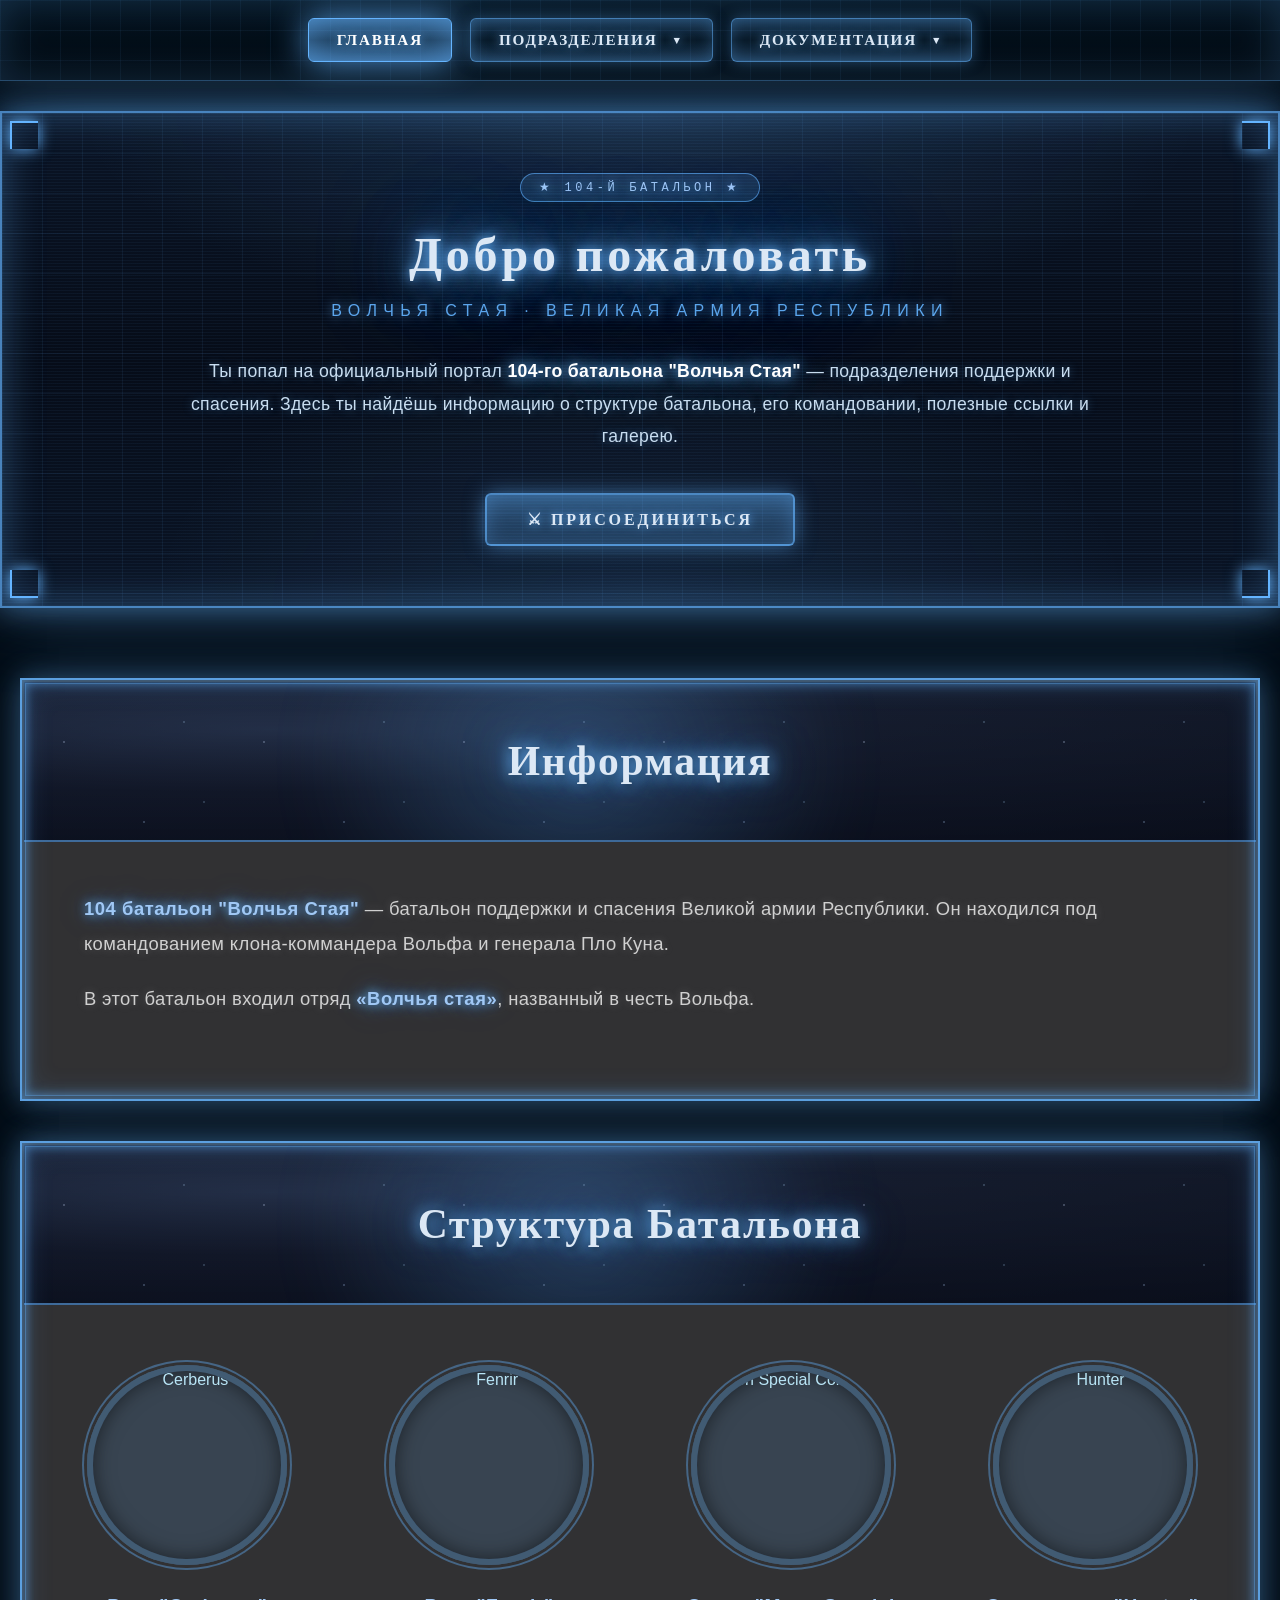
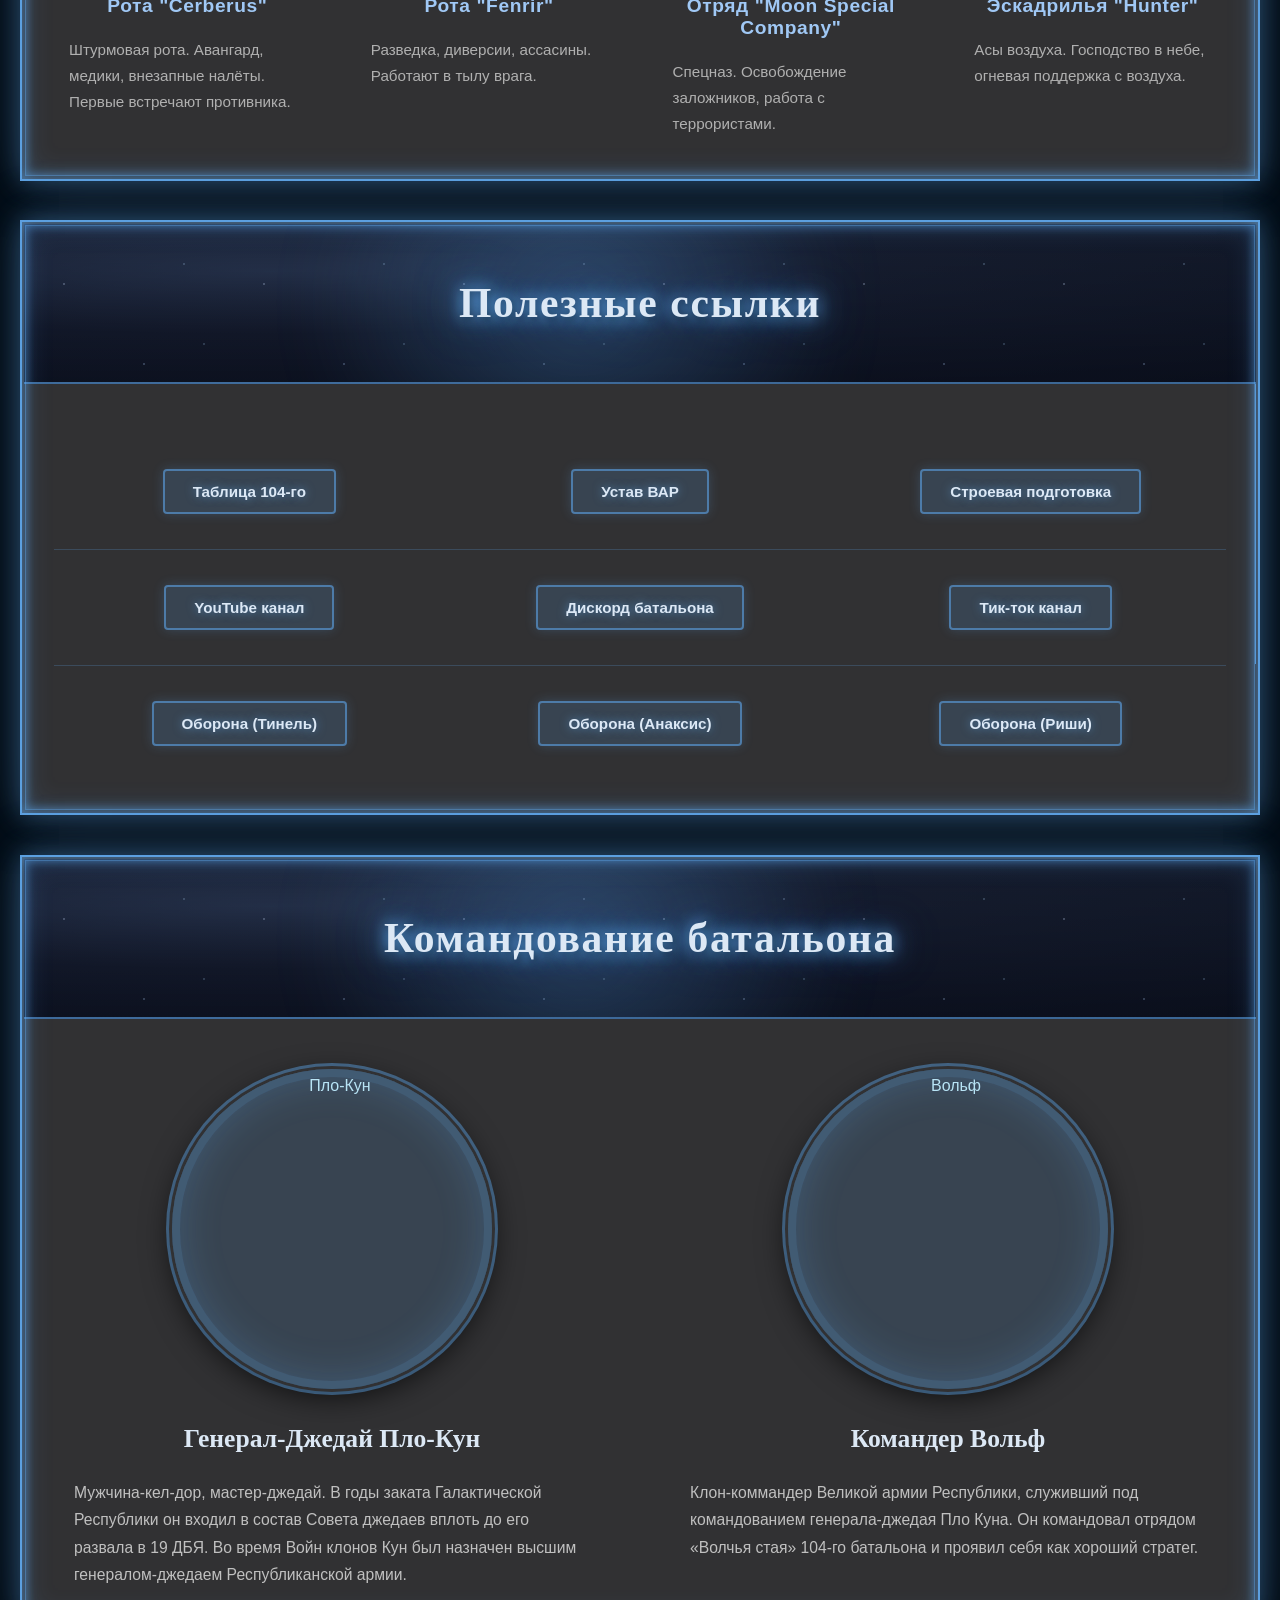
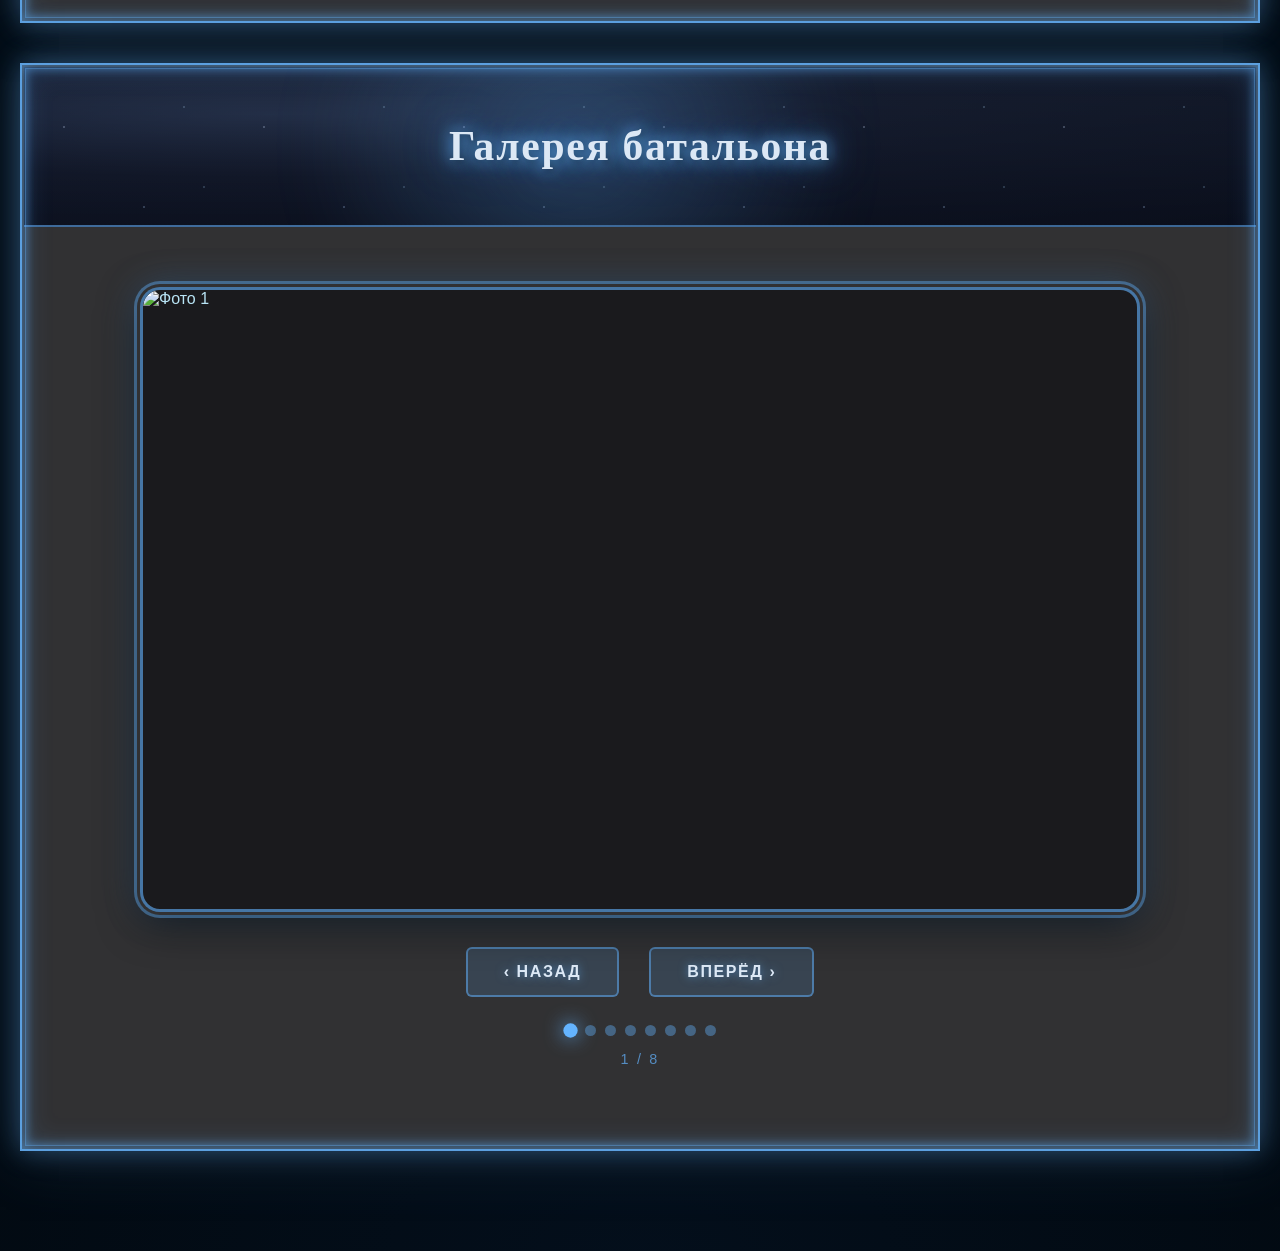
==== commit e58e507e: "Update index.html" ====
--- a/index.html
+++ b/index.html
@@ -4,1025 +4,368 @@
 <meta charset="UTF-8">
 <meta name="viewport" content="width=device-width, initial-scale=1.0">
 <title>104 Батальон — Волчья Стая</title>
+<link rel="stylesheet" href="style.css">
 <style>
-  /* ═══════════════════════════════════════════════════════════
-     БАЗА
-     ═══════════════════════════════════════════════════════════ */
-  * { box-sizing: border-box; }
-  html, body {
-    margin: 0;
-    padding: 0;
-    background: #04080f;
-    font-family: 'Arial', sans-serif;
-    overflow-x: hidden;
-    scroll-behavior: smooth;
-  }
-
-  /* ═══════════════════════════════════════════════════════════
-     НАВИГАЦИЯ СВЕРХУ
-     ═══════════════════════════════════════════════════════════ */
-  .holo-nav {
-    position: sticky;
-    top: 0;
-    z-index: 999;
-    display: flex;
-    justify-content: center;
-    align-items: center;
-    gap: 18px;
-    padding: 18px 30px;
-    background: linear-gradient(180deg, #0a1220 0%, #04080f 100%);
-    border-bottom: 1px solid rgba(100, 190, 255, 0.3);
+  /* ═══ ЦВЕТА ГЛАВНОЙ — СИНИЕ ═══ */
+  :root {
+    --accent-rgb: 100, 180, 255;
+    --accent-light: #a0c8f5;
+    --accent-bright: #dce8f5;
+    --bg-dark: #313133;
+    --bg-darker: #1a1a1d;
+    --bg-banner-1: #3a4a6a;
+    --bg-banner-2: #1a1f30;
+    --bg-banner-3: #0a0d15;
+  }
+
+  /* ═══ ПРИВЕТСТВЕННОЕ ОКНО ═══ */
+  .sw0-welcome {
+    position: relative;
+    max-width: 1500px;
+    margin: 30px auto 40px;
+    padding: 60px 50px;
+    background:
+      radial-gradient(ellipse 800px 300px at 50% 0%, rgba(var(--accent-rgb), 0.15) 0%, transparent 70%),
+      radial-gradient(ellipse 700px 400px at 50% 100%, rgba(var(--accent-rgb), 0.1) 0%, transparent 70%),
+      linear-gradient(180deg, #0a1425 0%, #060c18 50%, #0a1425 100%);
+    border: 2px solid rgba(var(--accent-rgb), 0.7);
+    overflow: hidden;
     box-shadow:
-      inset 0 0 30px rgba(40, 120, 220, 0.25),
-      0 0 20px rgba(60, 150, 255, 0.2);
-  }
-  .holo-nav::before {
+      inset 0 0 40px rgba(var(--accent-rgb), 0.35),
+      0 0 30px rgba(var(--accent-rgb), 0.5),
+      0 0 80px rgba(var(--accent-rgb), 0.3),
+      0 10px 40px rgba(0,0,0,0.6);
+    opacity: 0;
+    animation: blockFadeIn 1.2s ease-out 0.1s forwards;
+  }
+  .sw0-welcome::before {
     content: '';
     position: absolute;
     inset: 0;
     background-image:
-      linear-gradient(rgba(80, 180, 255, 0.06) 1px, transparent 1px),
-      linear-gradient(90deg, rgba(80, 180, 255, 0.06) 1px, transparent 1px);
-    background-size: 30px 30px;
+      linear-gradient(rgba(var(--accent-rgb), 0.07) 1px, transparent 1px),
+      linear-gradient(90deg, rgba(var(--accent-rgb), 0.07) 1px, transparent 1px);
+    background-size: 40px 40px;
     pointer-events: none;
-    animation: navGridShift 20s linear infinite;
-  }
-  @keyframes navGridShift {
+    animation: gridShift 20s linear infinite;
+    z-index: 1;
+  }
+  @keyframes gridShift {
     from { background-position: 0 0, 0 0; }
-    to   { background-position: 30px 30px, 30px 30px; }
-  }
-
-  .holo-btn {
-    position: relative;
-    z-index: 10;
+    to   { background-position: 40px 40px, 40px 40px; }
+  }
+  .sw0-welcome::after {
+    content: '';
+    position: absolute;
+    inset: 0;
+    background: repeating-linear-gradient(0deg,
+      rgba(var(--accent-rgb), 0.05) 0px,
+      rgba(var(--accent-rgb), 0.05) 1px,
+      transparent 1px, transparent 3px);
+    pointer-events: none;
+    z-index: 2;
+    animation: scanMove 8s linear infinite;
+  }
+  @keyframes scanMove {
+    from { background-position: 0 0; }
+    to   { background-position: 0 40px; }
+  }
+  .sw0-welcome > .corner {
+    position: absolute;
+    width: 28px;
+    height: 28px;
+    border: 2px solid rgb(var(--accent-rgb));
+    box-shadow: 0 0 15px rgba(var(--accent-rgb), 1);
+    z-index: 5;
+    pointer-events: none;
+  }
+  .sw0-welcome > .corner.tl { top: 8px; left: 8px; border-right: none; border-bottom: none; }
+  .sw0-welcome > .corner.tr { top: 8px; right: 8px; border-left: none; border-bottom: none; }
+  .sw0-welcome > .corner.bl { bottom: 8px; left: 8px; border-right: none; border-top: none; }
+  .sw0-welcome > .corner.br { bottom: 8px; right: 8px; border-left: none; border-top: none; }
+
+  .sw0-content { position: relative; z-index: 10; text-align: center; max-width: 900px; margin: 0 auto; }
+  .sw0-badge {
+    display: inline-block;
+    padding: 6px 18px;
+    font-family: 'Courier New', monospace;
+    font-size: 0.75em;
+    letter-spacing: 0.3em;
+    text-transform: uppercase;
+    color: var(--accent-light);
+    border: 1px solid rgba(var(--accent-rgb), 0.6);
+    border-radius: 20px;
+    background: rgba(var(--accent-rgb), 0.15);
+    margin-bottom: 25px;
+    text-shadow: 0 0 12px rgba(var(--accent-rgb), 0.9);
+    animation: badgeFlicker 4s ease-in-out infinite;
+  }
+  @keyframes badgeFlicker {
+    0%, 100% { opacity: 0.85; }
+    50%      { opacity: 1; }
+  }
+  .sw0-title {
+    margin: 0 0 20px 0;
+    font-family: 'Georgia', serif;
+    font-size: 3em;
+    font-weight: 700;
+    letter-spacing: 0.08em;
+    color: var(--accent-bright);
+    text-shadow:
+      0 0 12px rgba(var(--accent-rgb), 1),
+      0 0 30px rgba(var(--accent-rgb), 0.9),
+      0 0 60px rgba(var(--accent-rgb), 0.7),
+      0 0 100px rgba(var(--accent-rgb), 0.5);
+    animation: welcomePulse 4s ease-in-out infinite;
+  }
+  @keyframes welcomePulse {
+    0%, 100% {
+      text-shadow:
+        0 0 12px rgba(var(--accent-rgb), 1),
+        0 0 30px rgba(var(--accent-rgb), 0.9),
+        0 0 60px rgba(var(--accent-rgb), 0.7);
+    }
+    50% {
+      text-shadow:
+        0 0 20px rgba(var(--accent-rgb), 1),
+        0 0 45px rgba(var(--accent-rgb), 1),
+        0 0 90px rgba(var(--accent-rgb), 0.9);
+    }
+  }
+  .sw0-subtitle {
+    margin: 0 0 35px 0;
+    font-size: 1em;
+    letter-spacing: 0.4em;
+    text-transform: uppercase;
+    color: rgba(var(--accent-rgb), 0.9);
+    text-shadow: 0 0 12px rgba(var(--accent-rgb), 0.8);
+  }
+  .sw0-text {
+    margin: 0 0 40px 0;
+    font-size: 1.1em;
+    line-height: 1.85;
+    color: #c8ddf0;
+    text-shadow: 0 0 10px rgba(var(--accent-rgb), 0.4);
+    letter-spacing: 0.02em;
+  }
+  .sw0-text .accent {
+    color: #ffffff;
+    font-weight: bold;
+    text-shadow:
+      0 0 12px rgba(var(--accent-rgb), 1),
+      0 0 25px rgba(var(--accent-rgb), 0.9);
+  }
+  .sw0-actions { display: flex; justify-content: center; align-items: center; gap: 20px; flex-wrap: wrap; }
+  .sw0-btn {
     display: inline-flex;
     align-items: center;
-    justify-content: center;
     gap: 10px;
-    padding: 12px 28px;
-    font-family: 'Georgia', 'Times New Roman', serif;
-    font-size: 0.95em;
+    padding: 15px 40px;
+    font-family: 'Georgia', serif;
+    font-size: 1em;
     font-weight: 700;
-    letter-spacing: 0.12em;
+    letter-spacing: 0.18em;
     text-transform: uppercase;
     text-decoration: none;
-    color: #c8e8ff;
+    color: var(--accent-bright);
     background: linear-gradient(180deg,
-      rgba(20, 45, 90, 0.85) 0%,
-      rgba(10, 25, 55, 0.9) 50%,
-      rgba(20, 45, 90, 0.85) 100%);
-    border: 1.5px solid rgba(100, 190, 255, 0.55);
+      rgba(var(--accent-rgb), 0.4) 0%,
+      rgba(var(--accent-rgb), 0.15) 100%);
+    border: 2px solid rgba(var(--accent-rgb), 0.65);
     border-radius: 6px;
     cursor: pointer;
-    transition: all 0.35s ease;
+    transition: all 0.4s cubic-bezier(0.25, 0.1, 0.25, 1);
     box-shadow:
-      inset 0 0 15px rgba(60, 150, 255, 0.25),
-      0 0 12px rgba(60, 150, 255, 0.35);
-    text-shadow: 0 0 8px rgba(120, 200, 255, 0.8);
+      inset 0 0 20px rgba(var(--accent-rgb), 0.3),
+      0 0 20px rgba(var(--accent-rgb), 0.5);
+    text-shadow: 0 0 10px rgba(var(--accent-rgb), 0.9);
+    position: relative;
     overflow: hidden;
     white-space: nowrap;
   }
-  .holo-btn::before,
-  .holo-btn::after {
+  .sw0-btn::before {
     content: '';
-    position: absolute;
-    width: 12px;
-    height: 12px;
-    border: 1.5px solid #9ed4ff;
-    pointer-events: none;
-    transition: all 0.35s ease;
-  }
-  .holo-btn::before { top: -1px; left: -1px; border-right: none; border-bottom: none; }
-  .holo-btn::after  { bottom: -1px; right: -1px; border-left: none; border-top: none; }
-
-  .holo-btn .shine {
     position: absolute;
     top: 0; left: -100%;
     width: 60%; height: 100%;
-    background: linear-gradient(115deg, transparent 0%, rgba(160, 220, 255, 0.35) 50%, transparent 100%);
+    background: linear-gradient(115deg, transparent 0%, rgba(var(--accent-rgb), 0.5) 50%, transparent 100%);
     transform: skewX(-20deg);
     transition: left 0.7s ease;
-    pointer-events: none;
-  }
-  .holo-btn:hover .shine { left: 130%; }
-
-  .holo-btn:hover {
-    color: #fff;
-    border-color: #7cc4ff;
+  }
+  .sw0-btn:hover::before { left: 130%; }
+  .sw0-btn:hover {
+    color: #ffffff;
+    border-color: rgb(var(--accent-rgb));
     background: linear-gradient(180deg,
-      rgba(30, 70, 140, 0.95) 0%,
-      rgba(15, 40, 90, 0.95) 50%,
-      rgba(30, 70, 140, 0.95) 100%);
+      rgba(var(--accent-rgb), 0.6) 0%,
+      rgba(var(--accent-rgb), 0.35) 100%);
     box-shadow:
-      inset 0 0 25px rgba(90, 180, 255, 0.5),
-      0 0 25px rgba(100, 190, 255, 0.8),
-      0 0 55px rgba(60, 150, 250, 0.5);
-    text-shadow: 0 0 12px rgba(180, 230, 255, 1);
-    transform: translateY(-2px);
-  }
-  .holo-btn:hover::before,
-  .holo-btn:hover::after { width: 18px; height: 18px; border-color: #b0e0ff; }
-
-  .holo-btn.active {
-    color: #fff;
-    border-color: #b0e0ff;
-    background: linear-gradient(180deg,
-      rgba(50, 110, 190, 0.9) 0%,
-      rgba(20, 60, 130, 0.95) 50%,
-      rgba(50, 110, 190, 0.9) 100%);
-    box-shadow:
-      inset 0 0 30px rgba(120, 200, 255, 0.55),
-      0 0 30px rgba(120, 200, 255, 0.85),
-      0 0 70px rgba(60, 150, 250, 0.5);
-  }
-
-  /* ВЫПАДАЮЩИЕ МЕНЮ */
-  .holo-drop {
-    position: relative;
-    z-index: 10;
-    display: inline-block;
-  }
-  .holo-drop > .holo-btn .arrow {
-    display: inline-block;
-    font-size: 0.7em;
-    margin-left: 4px;
-    transition: transform 0.3s ease;
-  }
-  .holo-drop:hover > .holo-btn .arrow { transform: rotate(180deg); }
-
-  .holo-menu {
-    position: absolute;
-    top: calc(100% + 12px);
-    left: 50%;
-    transform: translateX(-50%) translateY(-10px);
-    min-width: 300px;
-    padding: 14px;
-    display: flex;
-    flex-direction: column;
-    gap: 10px;
-    background: linear-gradient(180deg,
-      rgba(10, 25, 55, 0.98) 0%,
-      rgba(4, 8, 15, 0.98) 100%);
-    border: 1.5px solid rgba(100, 190, 255, 0.55);
-    border-radius: 8px;
-    box-shadow:
-      inset 0 0 25px rgba(60, 150, 255, 0.2),
-      0 0 25px rgba(60, 150, 255, 0.45),
-      0 0 60px rgba(30, 100, 200, 0.3);
-    opacity: 0;
-    visibility: hidden;
-    pointer-events: none;
-    transition: opacity 0.3s ease, transform 0.3s ease, visibility 0.3s;
-    z-index: 100;
-  }
-  .holo-menu::before {
-    content: '';
-    position: absolute;
-    top: -14px;
-    left: 0; right: 0;
-    height: 14px;
-  }
-  .holo-drop:hover .holo-menu {
-    opacity: 1;
-    visibility: visible;
-    pointer-events: auto;
-    transform: translateX(-50%) translateY(0);
-  }
-  .holo-menu a {
-    position: relative;
-    display: block;
-    padding: 11px 20px;
-    font-family: 'Georgia', serif;
-    font-size: 0.85em;
-    font-weight: 700;
-    letter-spacing: 0.08em;
-    text-transform: uppercase;
-    text-decoration: none;
-    color: #b8d8f8;
-    background: linear-gradient(180deg,
-      rgba(15, 35, 70, 0.7) 0%,
-      rgba(8, 18, 40, 0.9) 100%);
-    border: 1px solid rgba(90, 170, 240, 0.35);
-    border-radius: 5px;
-    box-shadow: inset 0 0 12px rgba(60, 150, 255, 0.15);
-    text-shadow: 0 0 6px rgba(120, 200, 255, 0.6);
-    transition: all 0.3s ease;
-    overflow: hidden;
-    white-space: nowrap;
-  }
-  .holo-menu a:hover {
-    color: #fff;
-    border-color: #7cc4ff;
-    background: linear-gradient(180deg,
-      rgba(30, 70, 140, 0.95) 0%,
-      rgba(15, 40, 90, 0.95) 100%);
-    box-shadow:
-      inset 0 0 18px rgba(90, 180, 255, 0.4),
-      0 0 18px rgba(100, 190, 255, 0.7);
-    text-shadow: 0 0 10px rgba(180, 230, 255, 1);
-    transform: translateX(4px);
-  }
-
-  /* ═══════════════════════════════════════════════════════════
-     ОБЩИЕ СТИЛИ ДЛЯ ВСЕХ 5 БЛОКОВ
-     ═══════════════════════════════════════════════════════════ */
-  .sw-page {
-    padding: 30px 20px;
-  }
-
-  .sw-block {
-    position: relative;
-    border-radius: 0;
-    overflow: hidden;
-    background: #313133;
-    width: 100%;
-    max-width: 1500px;
-    margin: 0 auto 40px;
-    padding: 4px;
-    box-shadow:
-      0 0 25px rgba(100, 180, 255, 0.35),
-      0 0 60px rgba(70, 140, 220, 0.2),
-      0 10px 40px rgba(0,0,0,0.6);
-    opacity: 0;
-    animation: blockFadeIn 1.2s ease-out 0.1s forwards;
-  }
-  @keyframes blockFadeIn {
-    from { opacity: 0; transform: scale(0.98); }
-    to   { opacity: 1; transform: scale(1); }
-  }
-
-  .sw-block::before {
-    content: '';
-    position: absolute;
-    inset: 0;
-    border: 2px solid rgba(120, 190, 255, 0.85);
-    box-shadow:
-      inset 0 0 15px rgba(100, 180, 255, 0.5),
-      inset 0 0 30px rgba(70, 140, 220, 0.25),
-      0 0 15px rgba(120, 190, 255, 0.7),
-      0 0 35px rgba(80, 150, 230, 0.4);
-    animation: holoFrame 3s ease-in-out infinite, holoGlitch 6s steps(2) infinite;
-    pointer-events: none;
-    z-index: 20;
-  }
-  .sw-block::after {
-    content: '';
-    position: absolute;
-    inset: 5px;
-    border: 1px solid rgba(140, 200, 255, 0.4);
-    box-shadow: inset 0 0 8px rgba(120, 190, 255, 0.3);
-    animation: holoFrameInner 4s ease-in-out infinite;
-    pointer-events: none;
-    z-index: 19;
-  }
-  @keyframes holoFrame {
-    0%, 100% {
-      border-color: rgba(120, 190, 255, 0.7);
-      box-shadow: inset 0 0 15px rgba(100, 180, 255, 0.4),
-                  inset 0 0 30px rgba(70, 140, 220, 0.2),
-                  0 0 12px rgba(120, 190, 255, 0.5),
-                  0 0 25px rgba(80, 150, 230, 0.3);
-    }
-    50% {
-      border-color: rgba(160, 220, 255, 1);
-      box-shadow: inset 0 0 25px rgba(140, 210, 255, 0.7),
-                  inset 0 0 50px rgba(90, 160, 240, 0.4),
-                  0 0 25px rgba(160, 220, 255, 0.9),
-                  0 0 55px rgba(100, 180, 255, 0.6),
-                  0 0 90px rgba(70, 140, 220, 0.3);
-    }
-  }
-  @keyframes holoFrameInner {
-    0%, 100% { border-color: rgba(140, 200, 255, 0.3); }
-    50%      { border-color: rgba(140, 200, 255, 0.7); }
-  }
-  @keyframes holoGlitch {
-    0%, 88%, 100% { transform: translate(0, 0); }
-    90%           { transform: translate(-1px, 1px); }
-    92%           { transform: translate(1px, -1px); }
-    94%           { transform: translate(-1px, -1px); }
-    96%           { transform: translate(1px, 1px); }
-  }
-
-  .sw-inner {
-    position: relative;
-    overflow: hidden;
-    background: #313133;
-    z-index: 2;
-  }
-
-  /* Общая шапка для блоков 2, 3, 4, 5 */
-  .sw-header {
-    position: relative;
-    height: 160px;
-    background: linear-gradient(135deg, #1a1a1d 0%, #2d2d31 50%, #1a1a1d 100%);
-    display: flex;
-    align-items: center;
-    justify-content: center;
-    border-bottom: 2px solid #454549;
-    overflow: hidden;
-  }
-  .sw-stars {
-    position: absolute; inset: 0;
-    background-image:
-      radial-gradient(1px 1px at 20% 30%, #fff, transparent),
-      radial-gradient(1px 1px at 60% 70%, #fff, transparent),
-      radial-gradient(1px 1px at 80% 20%, #ddd, transparent),
-      radial-gradient(1px 1px at 40% 80%, #fff, transparent),
-      radial-gradient(1px 1px at 90% 60%, #ccc, transparent),
-      radial-gradient(1px 1px at 10% 90%, #fff, transparent);
-    background-size: 200px 200px;
-    animation: starsTwinkle 6s ease-in-out infinite alternate;
-    opacity: 0.7;
-    pointer-events: none;
-  }
-  @keyframes starsTwinkle {
-    from { opacity: 0.4; }
-    to   { opacity: 0.9; }
-  }
-  .sw-header h1 {
-    position: relative;
-    z-index: 3;
-    color: #e8e8e8;
-    font-size: 3em;
-    font-weight: 900;
-    letter-spacing: 0.05em;
-    text-transform: uppercase;
-    margin: 0;
-    text-shadow: 2px 2px 8px #000, 0 0 20px rgba(0,0,0,0.8);
-    font-family: 'Impact', 'Arial Black', sans-serif;
-    animation: titleGlow 5s ease-in-out infinite;
-  }
-  @keyframes titleGlow {
-    0%, 100% { text-shadow: 2px 2px 8px #000, 0 0 20px rgba(200,200,200,0.3); }
-    50%      { text-shadow: 2px 2px 8px #000, 0 0 35px rgba(220,220,220,0.7); }
-  }
-
-  /* ═══════════════════════════════════════════════════════════
-     БЛОК 1 — ИНФОРМАЦИЯ
-     ═══════════════════════════════════════════════════════════ */
-  .sw1-ash {
-    position: absolute;
-    inset: 0;
-    pointer-events: none;
-    overflow: hidden;
-    z-index: 5;
-  }
-  .sw1-ash-particle {
-    position: absolute;
-    top: -10px;
-    width: 3px; height: 3px;
-    background: rgba(200, 220, 240, 0.8);
-    border-radius: 50%;
-    box-shadow: 0 0 4px rgba(180, 210, 255, 0.8), 0 0 8px rgba(140, 180, 240, 0.5);
-    animation: ashFall linear infinite;
-    opacity: 0;
-  }
-  .sw1-ash-particle:nth-child(1)  { left: 5%;  animation-duration: 14s; animation-delay: 0s;    }
-  .sw1-ash-particle:nth-child(2)  { left: 12%; animation-duration: 18s; animation-delay: 1.5s;  }
-  .sw1-ash-particle:nth-child(3)  { left: 18%; animation-duration: 12s; animation-delay: 3s;    }
-  .sw1-ash-particle:nth-child(4)  { left: 24%; animation-duration: 16s; animation-delay: 2s;    }
-  .sw1-ash-particle:nth-child(5)  { left: 31%; animation-duration: 20s; animation-delay: 4s;    }
-  .sw1-ash-particle:nth-child(6)  { left: 38%; animation-duration: 13s; animation-delay: 0.5s;  }
-  .sw1-ash-particle:nth-child(7)  { left: 45%; animation-duration: 17s; animation-delay: 2.5s;  }
-  .sw1-ash-particle:nth-child(8)  { left: 52%; animation-duration: 15s; animation-delay: 5s;    }
-  .sw1-ash-particle:nth-child(9)  { left: 58%; animation-duration: 19s; animation-delay: 1s;    }
-  .sw1-ash-particle:nth-child(10) { left: 65%; animation-duration: 13s; animation-delay: 3.5s;  }
-  .sw1-ash-particle:nth-child(11) { left: 72%; animation-duration: 16s; animation-delay: 0.8s;  }
-  .sw1-ash-particle:nth-child(12) { left: 79%; animation-duration: 14s; animation-delay: 2.2s;  }
-  .sw1-ash-particle:nth-child(13) { left: 85%; animation-duration: 18s; animation-delay: 4.5s;  }
-  .sw1-ash-particle:nth-child(14) { left: 91%; animation-duration: 12s; animation-delay: 1.2s;  }
-  .sw1-ash-particle:nth-child(15) { left: 96%; animation-duration: 20s; animation-delay: 3.8s;  }
-  @keyframes ashFall {
-    0% { transform: translateY(0) translateX(0) rotate(0deg); opacity: 0; }
-    10% { opacity: 1; }
-    90% { opacity: 0.7; }
-    100% { transform: translateY(120vh) translateX(20px) rotate(360deg); opacity: 0; }
-  }
-
-  .sw1-header {
-    position: relative;
-    height: 200px;
-    background: radial-gradient(ellipse at bottom, #3a3a3f 0%, #1a1a1d 100%);
-    display: flex;
-    align-items: center;
-    justify-content: center;
-    border-bottom: 2px solid #6a6a6a;
-    overflow: hidden;
-  }
-  .sw1-stars {
-    position: absolute; inset: 0;
-    background-image:
-      radial-gradient(1px 1px at 20% 30%, #cce0ff, transparent),
-      radial-gradient(1px 1px at 60% 70%, #a8c8f0, transparent),
-      radial-gradient(1px 1px at 80% 20%, #99bbdd, transparent),
-      radial-gradient(1px 1px at 40% 80%, #dde8ff, transparent),
-      radial-gradient(1px 1px at 90% 60%, #88aacc, transparent),
-      radial-gradient(1px 1px at 10% 90%, #cce0ff, transparent);
-    background-size: 200px 200px;
-    animation: starsTwinkle 6s ease-in-out infinite alternate;
-    opacity: 0.85;
-    pointer-events: none;
-  }
-  .sw1-header h1 {
-    position: relative;
-    z-index: 3;
-    color: #dce8f5;
-    font-size: 3.2em;
-    font-weight: 900;
-    letter-spacing: 0.15em;
-    text-transform: uppercase;
-    margin: 0;
-    text-shadow: 0 0 20px #a0c8f0, 0 0 40px #7090c0, 0 0 70px #506080;
-    font-family: 'Impact', 'Arial Black', sans-serif;
-  }
-  .sw1-info {
-    background: #313133;
-    padding: 60px 50px 40px;
-    max-width: 1400px;
-    margin: 0 auto;
-    position: relative;
-    z-index: 3;
-  }
-  .sw1-info p {
-    color: #d0d0d0;
-    font-size: 1.15em;
-    line-height: 1.9;
-    margin: 0 0 20px 0;
-    letter-spacing: 0.02em;
-    text-shadow: 0 0 8px rgba(180, 180, 180, 0.3);
-  }
-  .sw1-info .accent {
-    color: #fff;
-    font-weight: bold;
-    text-shadow: 0 0 10px #fff, 0 0 20px #c0c0c0, 0 0 30px #808080;
-    letter-spacing: 0.03em;
-  }
-  .sw1-crawl {
-    background: #1a1d28;
-    padding: 25px 20px;
-    margin: 0 40px 40px;
-    border: 2px solid #4a6080;
-    border-radius: 14px;
-    text-align: center;
-    position: relative;
-    box-shadow: 0 0 15px rgba(80, 140, 220, 0.25), inset 0 0 15px rgba(80, 140, 220, 0.1);
-    z-index: 3;
-  }
-  .sw1-crawl-content {
-    display: flex;
-    align-items: center;
-    justify-content: center;
-    gap: 20px;
-    flex-wrap: wrap;
-  }
-  .sw1-crawl-icon {
-    width: 42px; height: 42px;
-    object-fit: contain;
-    filter: drop-shadow(0 0 8px rgba(140, 200, 255, 0.8)) drop-shadow(0 0 16px rgba(100, 160, 230, 0.5));
-    animation: iconPulse 4s ease-in-out infinite;
-    flex-shrink: 0;
-  }
-  @keyframes iconPulse {
-    0%, 100% { opacity: 0.6; filter: drop-shadow(0 0 6px rgba(140, 200, 255, 0.5)); }
-    50%      { opacity: 1; filter: drop-shadow(0 0 12px rgba(180, 220, 255, 1)) drop-shadow(0 0 25px rgba(120, 180, 240, 0.7)); }
-  }
-  .sw1-crawl-text {
-    color: #c0dcff;
-    font-size: 1em;
-    letter-spacing: 0.3em;
-    text-transform: uppercase;
-    font-family: 'Impact', sans-serif;
-    animation: crawlFade 4s ease-in-out infinite;
-    text-shadow: 0 0 15px #90b8e8, 0 0 30px #6080b0;
-    margin: 0;
-  }
-  @keyframes crawlFade {
-    0%, 100% { opacity: 0.5; }
-    50%      { opacity: 1; }
-  }
-  .sw1-bottom-img {
-    display: flex;
-    justify-content: center;
-    align-items: center;
-    padding: 0 40px 50px;
-    position: relative;
-    z-index: 3;
-  }
-  .sw1-bottom-img img {
-    max-width: 100%;
-    width: auto;
-    max-height: 400px;
-    object-fit: contain;
-    animation: bottomImgGlow 4s ease-in-out infinite;
-  }
-  @keyframes bottomImgGlow {
-    0%, 100% { filter: drop-shadow(0 0 20px rgba(120, 190, 255, 0.6)) drop-shadow(0 0 50px rgba(80, 140, 220, 0.4)); }
-    50%      { filter: drop-shadow(0 0 30px rgba(160, 210, 255, 0.9)) drop-shadow(0 0 70px rgba(120, 180, 240, 0.6)); }
-  }
-
-  /* ═══════════════════════════════════════════════════════════
-     БЛОК 2 — СТРУКТУРА БАТАЛЬОНА
-     ═══════════════════════════════════════════════════════════ */
-  .sw2-content { background: #313133; padding: 50px 30px 30px; }
-  .sw2-grid {
-    display: grid;
-    grid-template-columns: repeat(4, 1fr);
-    gap: 35px;
-    max-width: 1400px;
-    margin: 0 auto;
-  }
-  .sw2-card {
-    display: block;
-    text-align: center;
-    text-decoration: none;
-    color: inherit;
-    border-radius: 8px;
-    padding: 10px;
-    transition: transform 0.5s ease;
-    cursor: pointer;
-  }
-  .sw2-card:hover { transform: translateY(-5px); }
-
-  .sw2-emblem {
-    width: 200px;
-    height: 200px;
+      inset 0 0 30px rgba(var(--accent-rgb), 0.6),
+      0 0 35px rgba(var(--accent-rgb), 1),
+      0 0 80px rgba(var(--accent-rgb), 0.7);
+    transform: translateY(-3px);
+  }
+
+  /* ═══ БЛОКИ (информация, структура, ссылки, командование, галерея) ═══ */
+  .sw-content-block { background: var(--bg-dark); padding: 50px 30px 30px; }
+  .sw-grid-4 { display: grid; grid-template-columns: repeat(4, 1fr); gap: 35px; max-width: 1400px; margin: 0 auto; }
+  .sw-card-link { display: block; text-align: center; text-decoration: none; color: inherit; border-radius: 8px; padding: 10px; transition: transform 0.5s ease; }
+  .sw-card-link:hover { transform: translateY(-5px); }
+  .sw-emblem {
+    width: 200px; height: 200px;
     margin: 0 auto 30px;
     border-radius: 50%;
-    background: #454549;
-    border: 6px solid #2a2a2e;
-    display: flex;
-    align-items: center;
-    justify-content: center;
+    background: rgba(var(--accent-rgb), 0.15);
+    border: 6px solid rgba(var(--accent-rgb), 0.2);
+    display: flex; align-items: center; justify-content: center;
     position: relative;
-    box-shadow: 0 0 0 3px #313133, 0 0 0 5px #55555a, inset 0 0 20px rgba(0,0,0,0.5);
+    box-shadow: 0 0 0 3px var(--bg-dark), 0 0 0 5px rgba(var(--accent-rgb), 0.4), inset 0 0 20px rgba(0,0,0,0.5);
     overflow: hidden;
-    transition: box-shadow 0.7s ease, border-color 0.7s ease, background 0.7s ease;
-  }
-  .sw2-emblem img {
-    width: 100%; height: 100%;
-    object-fit: cover;
-    border-radius: 50%;
-    transition: filter 0.7s ease;
-  }
-  .sw2-card:hover .sw2-emblem img { filter: brightness(1.15) contrast(1.05) saturate(1.1); }
-
-  .sw2-card.cerberus:hover .sw2-emblem {
-    background: #3d4a5e; border-color: #88b8f0;
-    box-shadow: 0 0 0 3px #313133, 0 0 0 5px #6aa8e8,
-                0 0 25px rgba(120, 190, 255, 0.9),
-                0 0 60px rgba(80, 150, 230, 0.65),
-                0 0 100px rgba(60, 120, 200, 0.45),
-                inset 0 0 20px rgba(140, 200, 255, 0.2);
-  }
-  .sw2-card.cerberus:hover .sw2-company-name {
-    color: #cce4ff;
-    text-shadow: 0 0 10px rgba(160, 210, 255, 1), 0 0 25px rgba(120, 180, 240, 0.85);
-  }
-  .sw2-card.fenrir:hover .sw2-emblem {
-    background: #3a5040; border-color: #88e8a8;
-    box-shadow: 0 0 0 3px #313133, 0 0 0 5px #6ae890,
-                0 0 25px rgba(120, 255, 170, 0.9),
-                0 0 60px rgba(80, 230, 140, 0.65),
-                0 0 100px rgba(60, 200, 110, 0.45),
-                inset 0 0 20px rgba(140, 255, 180, 0.2);
-  }
-  .sw2-card.fenrir:hover .sw2-company-name {
-    color: #ccffdc;
-    text-shadow: 0 0 10px rgba(160, 255, 200, 1), 0 0 25px rgba(120, 240, 170, 0.85);
-  }
-  .sw2-card.moon:hover .sw2-emblem {
-    background: #4a3d5e; border-color: #b888f0;
-    box-shadow: 0 0 0 3px #313133, 0 0 0 5px #a86ae8,
-                0 0 25px rgba(190, 120, 255, 0.9),
-                0 0 60px rgba(150, 80, 230, 0.65),
-                0 0 100px rgba(120, 60, 200, 0.45),
-                inset 0 0 20px rgba(200, 140, 255, 0.2);
-  }
-  .sw2-card.moon:hover .sw2-company-name {
-    color: #e4ccff;
-    text-shadow: 0 0 10px rgba(210, 160, 255, 1), 0 0 25px rgba(180, 120, 240, 0.85);
-  }
-  .sw2-card.hunter:hover .sw2-emblem {
-    background: #5e503d; border-color: #f0d888;
-    box-shadow: 0 0 0 3px #313133, 0 0 0 5px #e8c86a,
-                0 0 25px rgba(255, 230, 120, 0.9),
-                0 0 60px rgba(230, 200, 80, 0.65),
-                0 0 100px rgba(200, 170, 60, 0.45),
-                inset 0 0 20px rgba(255, 240, 140, 0.2);
-  }
-  .sw2-card.hunter:hover .sw2-company-name {
-    color: #fff4cc;
-    text-shadow: 0 0 10px rgba(255, 240, 160, 1), 0 0 25px rgba(240, 220, 120, 0.85);
-  }
-
-  .sw2-company-name {
-    color: #e0e0e0;
-    font-size: 1.2em;
-    font-weight: bold;
+    transition: all 0.7s ease;
+  }
+  .sw-card-link:hover .sw-emblem {
+    background: rgba(var(--accent-rgb), 0.3);
+    border-color: rgb(var(--accent-rgb));
+    box-shadow: 0 0 0 3px var(--bg-dark), 0 0 0 5px rgba(var(--accent-rgb), 0.8),
+                0 0 35px rgba(var(--accent-rgb), 1), 0 0 80px rgba(var(--accent-rgb), 0.6);
+  }
+  .sw-emblem img { width: 100%; height: 100%; object-fit: cover; border-radius: 50%; transition: filter 0.7s ease; }
+  .sw-card-link:hover .sw-emblem img { filter: brightness(1.2) contrast(1.1) saturate(1.2); }
+  .sw-company-name {
+    color: var(--accent-light);
+    font-size: 1.2em; font-weight: bold;
     margin-bottom: 20px;
     letter-spacing: 0.03em;
-    transition: color 0.6s ease, text-shadow 0.6s ease;
-  }
-  .sw2-desc {
-    color: #b0b0b0;
-    font-size: 0.95em;
-    line-height: 1.7;
-    text-align: left;
-    padding: 0 5px;
-    transition: color 0.6s ease;
-  }
-  .sw2-note {
-    background: #313133;
-    padding: 20px 30px 60px;
-    text-align: center;
-  }
-  .sw2-note p {
-    display: inline-block;
-    color: #d0e4ff;
-    font-size: 1.15em;
-    font-weight: bold;
-    letter-spacing: 0.08em;
-    margin: 0;
-    padding: 18px 40px;
-    border: 1px solid #4a6080;
-    border-radius: 6px;
-    background: rgba(60, 90, 140, 0.35);
-    text-shadow: 0 0 12px rgba(140, 200, 255, 0.6);
-    animation: notePulse 3.5s ease-in-out infinite;
-  }
-  @keyframes notePulse {
-    0%, 100% {
-      opacity: 0.6;
-      text-shadow: 0 0 6px rgba(140, 200, 255, 0.25);
-      border-color: #3a4a60;
-      box-shadow: 0 0 0 rgba(120, 190, 255, 0);
-    }
-    50% {
-      opacity: 1;
-      text-shadow: 0 0 20px rgba(180, 220, 255, 1), 0 0 45px rgba(140, 190, 250, 0.7);
-      border-color: #90b8e8;
-      box-shadow: 0 0 25px rgba(120, 190, 255, 0.5), 0 0 50px rgba(80, 150, 230, 0.3);
-    }
-  }
-
-  /* ═══════════════════════════════════════════════════════════
-     БЛОК 3 — ПОЛЕЗНЫЕ ССЫЛКИ
-     ═══════════════════════════════════════════════════════════ */
-  .sw3-links {
-    background: #313133;
-    padding: 40px 30px 60px;
-    width: 100%;
-  }
-  .sw3-links-grid {
-    display: grid;
-    grid-template-columns: repeat(3, 1fr);
-    gap: 0;
-    width: 100%;
-    max-width: 1600px;
-    margin: 0 auto;
-  }
-  .sw3-link-cell {
-    display: flex;
-    align-items: center;
-    justify-content: center;
-    padding: 35px 20px;
-    border-bottom: 1px solid #45454a;
-    position: relative;
-  }
-  .sw3-link-cell:nth-child(n+7) { border-bottom: none; }
-  .sw3-link-cell:not(:nth-child(3n))::after {
-    content: '';
-    position: absolute;
-    right: 0; top: 25%;
-    height: 50%; width: 1px;
-    background: #45454a;
-  }
-  .sw3-link-btn {
+    transition: all 0.6s ease;
+  }
+  .sw-card-link:hover .sw-company-name { color: var(--accent-bright); text-shadow: 0 0 15px rgba(var(--accent-rgb), 1); }
+  .sw-desc { color: #b0b0b0; font-size: 0.95em; line-height: 1.7; text-align: left; padding: 0 5px; }
+
+  /* Ссылки в блоке "Полезные ссылки" */
+  .sw-links-grid { display: grid; grid-template-columns: repeat(3, 1fr); gap: 0; max-width: 1600px; margin: 0 auto; }
+  .sw-link-cell { display: flex; align-items: center; justify-content: center; padding: 35px 20px; border-bottom: 1px solid rgba(var(--accent-rgb), 0.2); }
+  .sw-link-cell:nth-child(n+7) { border-bottom: none; }
+  .sw-link-cell:not(:nth-child(3n))::after { content: ''; position: absolute; right: 0; top: 25%; height: 50%; width: 1px; background: rgba(var(--accent-rgb), 0.2); }
+  .sw-link-btn {
     display: inline-block;
     padding: 12px 28px;
-    background: rgba(50, 65, 95, 0.6);
-    color: #dce8f5;
+    background: rgba(var(--accent-rgb), 0.15);
+    color: var(--accent-bright);
     text-decoration: none;
-    font-family: 'Arial', sans-serif;
     font-size: 0.95em;
     font-weight: 600;
-    letter-spacing: 0.02em;
     border-radius: 4px;
-    border: 2px solid rgba(120, 190, 255, 0.5);
-    transition: all 0.5s cubic-bezier(0.25, 0.1, 0.25, 1);
-    box-shadow: 0 0 12px rgba(100, 180, 255, 0.2), inset 0 0 12px rgba(100, 180, 255, 0.05);
+    border: 2px solid rgba(var(--accent-rgb), 0.5);
+    transition: all 0.5s ease;
+    box-shadow: 0 0 12px rgba(var(--accent-rgb), 0.2);
+    text-shadow: 0 0 10px rgba(var(--accent-rgb), 0.6);
     white-space: nowrap;
-    position: relative;
-    overflow: hidden;
-  }
-  .sw3-link-btn::before {
-    content: '';
-    position: absolute;
-    top: 0; left: -100%;
-    width: 100%; height: 100%;
-    background: linear-gradient(90deg, transparent, rgba(200, 230, 255, 0.5), transparent);
-    transition: left 0.7s ease;
-  }
-  .sw3-link-btn:hover {
-    background: rgba(120, 190, 255, 0.95);
-    color: #1a1d28;
-    border-color: #cce0ff;
-    box-shadow:
-      0 0 20px rgba(160, 210, 255, 0.9),
-      0 0 45px rgba(120, 180, 240, 0.7),
-      0 0 80px rgba(80, 140, 220, 0.5),
-      inset 0 0 15px rgba(255, 255, 255, 0.3);
+  }
+  .sw-link-btn:hover {
+    background: rgba(var(--accent-rgb), 0.9);
+    color: #020a12;
+    border-color: rgb(var(--accent-rgb));
+    box-shadow: 0 0 25px rgba(var(--accent-rgb), 0.9), 0 0 55px rgba(var(--accent-rgb), 0.6);
     transform: translateY(-2px);
   }
-  .sw3-link-btn:hover::before { left: 100%; }
-
-  /* ═══════════════════════════════════════════════════════════
-     БЛОК 4 — КОМАНДОВАНИЕ
-     ═══════════════════════════════════════════════════════════ */
-  .sw4-content {
-    background: #313133;
-    padding: 60px 40px 80px;
-    width: 100%;
-  }
-  .sw4-grid {
-    display: grid;
-    grid-template-columns: repeat(2, 1fr);
-    gap: 60px;
-    max-width: 1400px;
-    margin: 0 auto;
-  }
-  .sw4-card { text-align: center; }
-  .sw4-photo {
+
+  /* Командование */
+  .sw-command-grid { display: grid; grid-template-columns: repeat(2, 1fr); gap: 60px; max-width: 1400px; margin: 0 auto; }
+  .sw-command-card { text-align: center; }
+  .sw-command-photo {
     width: 320px; height: 320px;
     margin: 0 auto 35px;
     border-radius: 50%;
-    background: #454549;
-    border: 8px solid #2a2a2e;
-    position: relative;
+    background: rgba(var(--accent-rgb), 0.15);
+    border: 8px solid rgba(var(--accent-rgb), 0.2);
     overflow: hidden;
-    box-shadow:
-      0 0 0 3px #313133,
-      0 0 0 6px #55555a,
-      0 8px 30px rgba(0,0,0,0.7),
-      inset 0 0 40px rgba(0,0,0,0.5);
-    transition: box-shadow 0.7s ease, border-color 0.7s ease;
-  }
-  .sw4-card:hover .sw4-photo {
-    border-color: #88b8f0;
-    box-shadow:
-      0 0 0 3px #313133,
-      0 0 0 6px #6aa8e8,
-      0 0 30px rgba(120, 190, 255, 0.85),
-      0 0 70px rgba(80, 150, 230, 0.6),
-      0 0 110px rgba(60, 120, 200, 0.4),
-      0 8px 30px rgba(0,0,0,0.7);
-  }
-  .sw4-photo img {
-    width: 100%; height: 100%;
-    object-fit: cover;
-    object-position: center 20%;
-    display: block;
-    transition: filter 0.7s ease, transform 0.7s ease;
-    filter: brightness(0.95) contrast(1.05);
-  }
-  .sw4-card:hover .sw4-photo img {
-    filter: brightness(1.15) contrast(1.1) saturate(1.05);
-    transform: scale(1.05);
-  }
-  .sw4-name {
-    color: #e8e8e8;
-    font-size: 1.6em;
-    font-weight: 600;
+    box-shadow: 0 0 0 3px var(--bg-dark), 0 0 0 6px rgba(var(--accent-rgb), 0.4),
+                0 8px 30px rgba(0,0,0,0.7), inset 0 0 40px rgba(var(--accent-rgb), 0.2);
+    transition: all 0.7s ease;
+  }
+  .sw-command-card:hover .sw-command-photo {
+    border-color: rgb(var(--accent-rgb));
+    box-shadow: 0 0 0 3px var(--bg-dark), 0 0 0 6px rgba(var(--accent-rgb), 0.8),
+                0 0 40px rgba(var(--accent-rgb), 1), 0 8px 30px rgba(0,0,0,0.7);
+  }
+  .sw-command-photo img { width: 100%; height: 100%; object-fit: cover; object-position: center 20%; display: block; transition: filter 0.7s ease, transform 0.7s ease; }
+  .sw-command-card:hover .sw-command-photo img { filter: brightness(1.15); transform: scale(1.05); }
+  .sw-command-name {
+    color: var(--accent-bright);
+    font-size: 1.6em; font-weight: 600;
     margin-bottom: 25px;
-    letter-spacing: 0.04em;
-    font-family: 'Georgia', 'Times New Roman', serif;
-    text-shadow: 0 0 15px rgba(200, 200, 200, 0.4);
-    transition: color 0.6s ease, text-shadow 0.6s ease;
-  }
-  .sw4-card:hover .sw4-name {
-    color: #cce4ff;
-    text-shadow:
-      0 0 10px rgba(160, 210, 255, 1),
-      0 0 25px rgba(120, 180, 240, 0.85),
-      0 0 45px rgba(80, 140, 220, 0.6);
-  }
-  .sw4-bio {
-    color: #c0c0c0;
-    font-size: 0.98em;
-    line-height: 1.75;
-    text-align: left;
-    padding: 0 20px;
-    transition: color 0.6s ease;
-  }
-  .sw4-card:hover .sw4-bio { color: #d5e3f0; }
-
-  /* ═══════════════════════════════════════════════════════════
-     БЛОК 5 — ГАЛЕРЕЯ
-     ═══════════════════════════════════════════════════════════ */
-  .sw5-carousel-wrap {
-    background: #313133;
-    padding: 60px 40px 80px;
-    width: 100%;
-  }
-  .sw5-carousel {
-    max-width: 1000px;
-    margin: 0 auto;
-    position: relative;
-  }
-  .sw5-stage {
-    position: relative;
-    width: 100%;
-    aspect-ratio: 16 / 10;
-    border-radius: 20px;
-    overflow: hidden;
-    background: #1a1a1d;
-    border: 3px solid #2e3450;
-    box-shadow:
-      0 0 0 3px #313133,
-      0 0 0 6px #4a5578,
-      0 10px 40px rgba(0,0,0,0.8),
-      0 0 25px rgba(100, 180, 255, 0.2);
-    transition: box-shadow 0.7s ease, border-color 0.7s ease;
-  }
-  .sw5-carousel:hover .sw5-stage {
-    border-color: #88a8cc;
-    box-shadow:
-      0 0 0 3px #313133,
-      0 0 0 6px #6a80a8,
-      0 0 30px rgba(150, 200, 255, 0.6),
-      0 0 70px rgba(100, 160, 220, 0.4),
-      0 10px 40px rgba(0,0,0,0.8);
-  }
-  .sw5-stage img {
-    position: absolute;
-    inset: 0;
-    width: 100%; height: 100%;
-    object-fit: cover;
-    opacity: 0;
-    transition: opacity 0.8s ease;
-    display: block;
-    border-radius: 17px;
-  }
-  .sw5-stage img.active { opacity: 1; }
-
-  .sw5-controls {
-    display: flex;
-    justify-content: center;
-    align-items: center;
-    gap: 30px;
-    margin-top: 35px;
-    flex-wrap: wrap;
-  }
-  .sw5-btn {
-    display: inline-flex;
-    align-items: center;
-    gap: 10px;
+    font-family: 'Georgia', serif;
+    transition: all 0.6s ease;
+  }
+  .sw-command-card:hover .sw-command-name { text-shadow: 0 0 20px rgba(var(--accent-rgb), 1); }
+  .sw-command-bio { color: #c0c0c0; font-size: 0.98em; line-height: 1.75; text-align: left; padding: 0 20px; }
+
+  /* Галерея */
+  .sw-gallery-wrap { background: var(--bg-dark); padding: 60px 40px 80px; }
+  .sw-gallery { max-width: 1000px; margin: 0 auto; }
+  .sw-gallery-stage {
+    position: relative; width: 100%; aspect-ratio: 16 / 10;
+    border-radius: 20px; overflow: hidden;
+    background: var(--bg-darker);
+    border: 3px solid rgba(var(--accent-rgb), 0.6);
+    box-shadow: 0 0 0 3px var(--bg-dark), 0 0 0 6px rgba(var(--accent-rgb), 0.4),
+                0 10px 40px rgba(0,0,0,0.8), 0 0 35px rgba(var(--accent-rgb), 0.4);
+  }
+  .sw-gallery-stage img { position: absolute; inset: 0; width: 100%; height: 100%; object-fit: cover; opacity: 0; transition: opacity 0.8s ease; border-radius: 17px; }
+  .sw-gallery-stage img.active { opacity: 1; }
+  .sw-gallery-controls { display: flex; justify-content: center; gap: 30px; margin-top: 35px; }
+  .sw-gallery-btn {
     padding: 14px 36px;
-    background: rgba(50, 65, 95, 0.6);
-    color: #dce8f5;
-    font-family: 'Arial', sans-serif;
-    font-size: 1em;
-    font-weight: 600;
-    letter-spacing: 0.1em;
-    text-transform: uppercase;
-    border: 2px solid rgba(120, 190, 255, 0.5);
-    border-radius: 6px;
-    cursor: pointer;
-    transition: all 0.4s cubic-bezier(0.25, 0.1, 0.25, 1);
-    box-shadow: 0 0 12px rgba(100, 180, 255, 0.2), inset 0 0 12px rgba(100, 180, 255, 0.05);
-    position: relative;
-    overflow: hidden;
-    user-select: none;
-  }
-  .sw5-btn::before {
-    content: '';
-    position: absolute;
-    top: 0; left: -100%;
-    width: 100%; height: 100%;
-    background: linear-gradient(90deg, transparent, rgba(200, 230, 255, 0.4), transparent);
-    transition: left 0.7s ease;
-  }
-  .sw5-btn:hover {
-    background: rgba(120, 190, 255, 0.95);
-    color: #1a1d28;
-    border-color: #cce0ff;
-    box-shadow:
-      0 0 20px rgba(160, 210, 255, 0.8),
-      0 0 45px rgba(120, 180, 240, 0.5),
-      inset 0 0 15px rgba(255, 255, 255, 0.3);
+    background: rgba(var(--accent-rgb), 0.15);
+    color: var(--accent-bright);
+    font-size: 1em; font-weight: 600; letter-spacing: 0.1em; text-transform: uppercase;
+    border: 2px solid rgba(var(--accent-rgb), 0.5);
+    border-radius: 6px; cursor: pointer;
+    transition: all 0.4s ease;
+    text-shadow: 0 0 10px rgba(var(--accent-rgb), 0.6);
+  }
+  .sw-gallery-btn:hover {
+    background: rgba(var(--accent-rgb), 0.9);
+    color: #020a12;
+    border-color: rgb(var(--accent-rgb));
+    box-shadow: 0 0 25px rgba(var(--accent-rgb), 0.9);
     transform: translateY(-2px);
   }
-  .sw5-btn:hover::before { left: 100%; }
-  .sw5-btn .arrow { font-size: 1.3em; font-weight: bold; }
-
-  .sw5-dots {
-    display: flex;
-    justify-content: center;
-    flex-wrap: wrap;
-    gap: 9px;
-    margin-top: 28px;
-  }
-  .sw5-dot {
-    width: 11px; height: 11px;
-    border-radius: 50%;
-    background: rgba(120, 150, 190, 0.5);
-    border: none;
-    cursor: pointer;
-    padding: 0;
-    transition: all 0.4s ease;
-  }
-  .sw5-dot:hover { background: rgba(160, 200, 240, 0.8); transform: scale(1.2); }
-  .sw5-dot.active {
-    background: #a8d0ff;
-    box-shadow: 0 0 12px rgba(160, 210, 255, 0.9);
-    transform: scale(1.3);
-  }
-  .sw5-counter {
-    text-align: center;
-    color: #7a90b0;
-    font-size: 0.9em;
-    letter-spacing: 0.15em;
-    margin-top: 15px;
-  }
-
-  /* ═══════════════════════════════════════════════════════════
-     АДАПТИВ
-     ═══════════════════════════════════════════════════════════ */
+  .sw-gallery-dots { display: flex; justify-content: center; flex-wrap: wrap; gap: 9px; margin-top: 28px; }
+  .sw-gallery-dot { width: 11px; height: 11px; border-radius: 50%; background: rgba(var(--accent-rgb), 0.4); border: none; cursor: pointer; padding: 0; transition: all 0.4s ease; }
+  .sw-gallery-dot.active { background: rgb(var(--accent-rgb)); box-shadow: 0 0 15px rgba(var(--accent-rgb), 1); transform: scale(1.3); }
+  .sw-gallery-counter { text-align: center; color: rgba(var(--accent-rgb), 0.7); font-size: 0.9em; letter-spacing: 0.15em; margin-top: 15px; }
+
+  /* ═══ АДАПТИВ ═══ */
   @media (max-width: 1000px) {
-    .holo-nav { flex-wrap: wrap; gap: 12px; padding: 14px 20px; }
-    .holo-btn { padding: 10px 20px; font-size: 0.85em; }
-    .sw-header h1 { font-size: 2.2em; }
-    .sw-header { height: 140px; }
-    .sw1-header h1 { font-size: 2.3em; }
-    .sw1-header { height: 170px; }
-    .sw1-info { padding: 50px 30px 30px; }
-    .sw1-info p { font-size: 1.05em; }
-    .sw1-crawl { margin: 0 20px 30px; }
-    .sw1-crawl-icon { width: 34px; height: 34px; }
-    .sw1-bottom-img { padding: 0 20px 40px; }
-    .sw1-bottom-img img { max-height: 320px; }
-    .sw2-grid { grid-template-columns: repeat(2, 1fr); gap: 40px; }
-    .sw3-links-grid { grid-template-columns: repeat(2, 1fr); }
-    .sw3-link-cell { border-bottom: 1px solid #45454a; }
-    .sw3-link-cell::after { display: none; }
-    .sw3-link-cell:nth-child(2n)::after {
-      content: '';
-      display: block;
-      position: absolute;
-      right: 0; top: 25%;
-      height: 50%; width: 1px;
-      background: #45454a;
-    }
-    .sw3-link-cell:nth-last-child(-n+1) { border-bottom: none; }
-    .sw3-link-btn { font-size: 0.9em; padding: 10px 22px; }
-    .sw4-photo { width: 260px; height: 260px; }
-    .sw4-name { font-size: 1.3em; }
-    .sw5-carousel-wrap { padding: 40px 20px 60px; }
-    .sw5-stage { aspect-ratio: 4 / 3; border-radius: 16px; }
-    .sw5-btn { font-size: 0.9em; padding: 12px 28px; }
+    .sw0-welcome { padding: 45px 25px; margin: 20px auto 30px; }
+    .sw0-title { font-size: 2em; }
+    .sw-grid-4 { grid-template-columns: repeat(2, 1fr); gap: 40px; }
+    .sw-links-grid { grid-template-columns: repeat(2, 1fr); }
+    .sw-command-photo { width: 260px; height: 260px; }
+    .sw-gallery-wrap { padding: 40px 20px 60px; }
   }
   @media (max-width: 700px) {
-    .sw-header h1 { font-size: 1.6em; }
-    .sw-header { height: 120px; }
-    .sw1-header h1 { font-size: 1.6em; letter-spacing: 0.08em; }
-    .sw1-header { height: 130px; }
-    .sw1-info { padding: 35px 20px 20px; }
-    .sw1-info p { font-size: 1em; line-height: 1.7; }
-    .sw1-crawl { margin: 0 15px 25px; padding: 20px 12px; border-radius: 10px; }
-    .sw1-crawl-text { font-size: 0.8em; letter-spacing: 0.2em; }
-    .sw1-bottom-img { padding: 0 15px 30px; }
-    .sw1-bottom-img img { max-height: 220px; }
-    .sw2-grid { grid-template-columns: 1fr; }
-    .sw2-emblem { width: 160px; height: 160px; }
-    .sw2-note p { font-size: 0.95em; padding: 15px 20px; letter-spacing: 0.04em; }
-    .sw3-links { padding: 30px 15px 50px; }
-    .sw3-links-grid { grid-template-columns: 1fr; }
-    .sw3-link-cell { border-bottom: 1px solid #45454a; padding: 25px 15px; }
-    .sw3-link-cell::after { display: none !important; }
-    .sw3-link-cell:last-child { border-bottom: none; }
-    .sw4-content { padding: 40px 20px 60px; }
-    .sw4-grid { grid-template-columns: 1fr; gap: 50px; }
-    .sw4-photo { width: 220px; height: 220px; }
-    .sw4-name { font-size: 1.2em; }
-    .sw5-carousel-wrap { padding: 30px 15px 50px; }
-    .sw5-stage { border-radius: 12px; }
-    .sw5-controls { gap: 12px; margin-top: 25px; }
-    .sw5-btn { font-size: 0.8em; padding: 10px 20px; letter-spacing: 0.05em; }
-    .sw5-dot { width: 8px; height: 8px; }
+    .sw0-welcome { padding: 35px 18px; }
+    .sw0-title { font-size: 1.5em; }
+    .sw0-btn { width: 100%; justify-content: center; }
+    .sw-grid-4 { grid-template-columns: 1fr; }
+    .sw-emblem { width: 160px; height: 160px; }
+    .sw-links-grid { grid-template-columns: 1fr; }
+    .sw-command-grid { grid-template-columns: 1fr; gap: 50px; }
+    .sw-command-photo { width: 220px; height: 220px; }
+    .sw-gallery-wrap { padding: 30px 15px 50px; }
   }
 </style>
 </head>
 <body>
 
-<!-- ═══════════════ НАВИГАЦИЯ ═══════════════ -->
+<!-- ═══════ НАВИГАЦИЯ — ЛОКАЛЬНЫЕ ССЫЛКИ ═══════ -->
 <nav class="holo-nav">
-
-  <a href="#" class="holo-btn active">
+  <a href="index.html" class="holo-btn active">
     <span class="shine"></span>
     Главная
   </a>
-
   <div class="holo-drop">
     <a href="#" class="holo-btn">
       <span class="shine"></span>
@@ -1030,13 +373,12 @@
       <span class="arrow">▼</span>
     </a>
     <div class="holo-menu">
-      <a href="https://sites.google.com/view/dsddddwww/%D0%BF%D0%BE%D0%B4%D1%80%D0%B0%D0%B7%D0%B4%D0%B5%D0%BB%D0%B5%D0%BD%D0%B8%D1%8F-104-%D0%B3%D0%BE/%D1%80%D0%BE%D1%82%D0%B0-cerberus" target="_top">Рота "Cerberus"</a>
-      <a href="https://sites.google.com/view/dsddddwww/%D0%BF%D0%BE%D0%B4%D1%80%D0%B0%D0%B7%D0%B4%D0%B5%D0%BB%D0%B5%D0%BD%D0%B8%D1%8F-104-%D0%B3%D0%BE/%D1%80%D0%BE%D1%82%D0%B0-fenrir" target="_top">Рота "Fenrir"</a>
-      <a href="https://sites.google.com/view/dsddddwww/%D0%BF%D0%BE%D0%B4%D1%80%D0%B0%D0%B7%D0%B4%D0%B5%D0%BB%D0%B5%D0%BD%D0%B8%D1%8F-104-%D0%B3%D0%BE/%D0%BE%D1%82%D1%80%D1%8F%D0%B4-moon-special-company" target="_top">Отряд "Moon Special Company"</a>
-      <a href="https://sites.google.com/view/dsddddwww/%D0%BF%D0%BE%D0%B4%D1%80%D0%B0%D0%B7%D0%B4%D0%B5%D0%BB%D0%B5%D0%BD%D0%B8%D1%8F-104-%D0%B3%D0%BE/%D1%8D%D1%81%D0%BA%D0%B0%D0%B4%D1%80%D0%B8%D0%BB%D1%8C%D1%8F-hunter" target="_top">Эскадрилья "Hunter"</a>
-    </div>
-  </div>
-
+      <a href="cerberus.html">Рота "Cerberus"</a>
+      <a href="fenrir.html">Рота "Fenrir"</a>
+      <a href="msc.html">Отряд "Moon Special Company"</a>
+      <a href="hunter.html">Эскадрилья "Hunter"</a>
+    </div>
+  </div>
   <div class="holo-drop">
     <a href="#" class="holo-btn">
       <span class="shine"></span>
@@ -1044,153 +386,156 @@
       <span class="arrow">▼</span>
     </a>
     <div class="holo-menu">
-      <a href="https://sites.google.com/view/dsddddwww/%D0%B4%D0%BE%D0%BA%D1%83%D0%BC%D0%B5%D0%BD%D1%82%D0%B0%D1%86%D0%B8%D1%8F/%D0%BF%D0%BE%D1%81%D1%82%D0%B0%D0%BD%D0%BE%D0%B2%D0%BB%D0%B5%D0%BD%D0%B8%D1%8F" target="_top">Постановления</a>
-      <a href="https://sites.google.com/view/dsddddwww/%D0%B4%D0%BE%D0%BA%D1%83%D0%BC%D0%B5%D0%BD%D1%82%D0%B0%D1%86%D0%B8%D1%8F/%D0%BC%D0%B5%D0%B4%D0%B0%D0%BB%D0%B8" target="_top">Медали</a>
-      <a href="https://sites.google.com/view/dsddddwww/%D0%B4%D0%BE%D0%BA%D1%83%D0%BC%D0%B5%D0%BD%D1%82%D0%B0%D1%86%D0%B8%D1%8F/%D0%BA%D0%B0%D1%80%D1%82%D1%8B" target="_top">Карты</a>
-    </div>
-  </div>
-
+      <a href="postanovleniya.html">Постановления</a>
+      <a href="medali.html">Медали</a>
+      <a href="karty.html">Карты</a>
+    </div>
+  </div>
 </nav>
 
-<!-- ═══════════════ КОНТЕНТ ═══════════════ -->
+<!-- ═══════ ПРИВЕТСТВЕННОЕ ОКНО ═══════ -->
+<div class="sw0-welcome">
+  <span class="corner tl"></span>
+  <span class="corner tr"></span>
+  <span class="corner bl"></span>
+  <span class="corner br"></span>
+  <div class="sw0-content">
+    <div class="sw0-badge">★ 104-й Батальон ★</div>
+    <h1 class="sw0-title">Добро пожаловать</h1>
+    <div class="sw0-subtitle">Волчья Стая · Великая Армия Республики</div>
+    <p class="sw0-text">
+      Ты попал на официальный портал <span class="accent">104-го батальона "Волчья Стая"</span> —
+      подразделения поддержки и спасения. Здесь ты найдёшь информацию о структуре батальона,
+      его командовании, полезные ссылки и галерею.
+    </p>
+    <div class="sw0-actions">
+      <a href="https://discord.gg/M8aXREVvxD" target="_blank" class="sw0-btn">⚔ Присоединиться</a>
+    </div>
+  </div>
+</div>
+
 <div class="sw-page">
 
-  <!-- ▓▓▓ БЛОК 1 — ИНФОРМАЦИЯ ▓▓▓ -->
+  <!-- БЛОК 1 — ИНФОРМАЦИЯ -->
   <div class="sw-block">
     <div class="sw-inner">
-      <div class="sw1-ash">
-        <div class="sw1-ash-particle"></div><div class="sw1-ash-particle"></div>
-        <div class="sw1-ash-particle"></div><div class="sw1-ash-particle"></div>
-        <div class="sw1-ash-particle"></div><div class="sw1-ash-particle"></div>
-        <div class="sw1-ash-particle"></div><div class="sw1-ash-particle"></div>
-        <div class="sw1-ash-particle"></div><div class="sw1-ash-particle"></div>
-        <div class="sw1-ash-particle"></div><div class="sw1-ash-particle"></div>
-        <div class="sw1-ash-particle"></div><div class="sw1-ash-particle"></div>
-        <div class="sw1-ash-particle"></div>
-      </div>
-      <div class="sw1-header">
-        <div class="sw1-stars"></div>
+      <div class="sw-ash">
+        <div class="sw-ash-particle"></div><div class="sw-ash-particle"></div>
+        <div class="sw-ash-particle"></div><div class="sw-ash-particle"></div>
+        <div class="sw-ash-particle"></div><div class="sw-ash-particle"></div>
+        <div class="sw-ash-particle"></div><div class="sw-ash-particle"></div>
+        <div class="sw-ash-particle"></div><div class="sw-ash-particle"></div>
+        <div class="sw-ash-particle"></div><div class="sw-ash-particle"></div>
+        <div class="sw-ash-particle"></div><div class="sw-ash-particle"></div>
+        <div class="sw-ash-particle"></div>
+      </div>
+      <div class="sw-banner">
+        <div class="sw-stars"></div>
         <h1>Информация</h1>
       </div>
-      <div class="sw1-info">
+      <div class="sw-info">
         <p><span class="accent">104 батальон "Волчья Стая"</span> — батальон поддержки и спасения Великой армии Республики. Он находился под командованием клона-коммандера Вольфа и генерала Пло Куна.</p>
         <p>В этот батальон входил отряд <span class="accent">«Волчья стая»</span>, названный в честь Вольфа.</p>
       </div>
-      <div class="sw1-crawl">
-        <div class="sw1-crawl-content">
-          <img class="sw1-crawl-icon" src="https://i.imgur.com/1f9QrPr.png" alt="★">
-          <div class="sw1-crawl-text">Да пребудет с тобой Сила</div>
-          <img class="sw1-crawl-icon" src="https://i.imgur.com/1f9QrPr.png" alt="★">
-        </div>
-      </div>
-      <div class="sw1-bottom-img">
-        <img src="https://i.imgur.com/5tjyE5k.png" alt="Bottom image">
-      </div>
-    </div>
-  </div>
-
-  <!-- ▓▓▓ БЛОК 2 — СТРУКТУРА БАТАЛЬОНА ▓▓▓ -->
+    </div>
+  </div>
+
+  <!-- БЛОК 2 — СТРУКТУРА БАТАЛЬОНА -->
   <div class="sw-block">
     <div class="sw-inner">
-      <div class="sw-header">
+      <div class="sw-banner">
         <div class="sw-stars"></div>
         <h1>Структура Батальона</h1>
       </div>
-      <div class="sw2-content">
-        <div class="sw2-grid">
-
-          <a class="sw2-card cerberus" href="https://sites.google.com/view/dsddddwww/%D0%BF%D0%BE%D0%B4%D1%80%D0%B0%D0%B7%D0%B4%D0%B5%D0%BB%D0%B5%D0%BD%D0%B8%D1%8F-104-%D0%B3%D0%BE/%D1%80%D0%BE%D1%82%D0%B0-cerberus" target="_top">
-            <div class="sw2-emblem"><img src="https://i.imgur.com/d1dhDp7.png" alt="Cerberus"></div>
-            <div class="sw2-company-name">Рота "Cerberus"</div>
-            <div class="sw2-desc">Хочешь биться в авангарде и первым встречать противника? Жечь всё и вся? Стать первоклассным медиком, что спасает жизни на передовой? Или совершать внезапные налёты на головы растерянных противников? Рота Cerberus готова принять тебя в свои ряды!</div>
+      <div class="sw-content-block">
+        <div class="sw-grid-4">
+
+          <a class="sw-card-link" href="cerberus.html">
+            <div class="sw-emblem"><img src="https://i.imgur.com/d1dhDp7.png" alt="Cerberus"></div>
+            <div class="sw-company-name">Рота "Cerberus"</div>
+            <div class="sw-desc">Штурмовая рота. Авангард, медики, внезапные налёты. Первые встречают противника.</div>
           </a>
 
-          <a class="sw2-card fenrir" href="https://sites.google.com/view/dsddddwww/%D0%BF%D0%BE%D0%B4%D1%80%D0%B0%D0%B7%D0%B4%D0%B5%D0%BB%D0%B5%D0%BD%D0%B8%D1%8F-104-%D0%B3%D0%BE/%D1%80%D0%BE%D1%82%D0%B0-fenrir" target="_top">
-            <div class="sw2-emblem"><img src="https://i.imgur.com/KDS4bpF.png" alt="Fenrir"></div>
-            <div class="sw2-company-name">Рота "Fenrir"</div>
-            <div class="sw2-desc">Рота Fenrir подойдёт любителям «поострее». Наши разведчики начинают работу задолго до основных сил, всегда будучи на шаг впереди неприятеля. А если изголодались по адреналину — ассасины к вашим услугам! Эта диверсионная группа обезвредит ключевые цели и создаст неразбериху в кратчайшие сроки.</div>
+          <a class="sw-card-link" href="fenrir.html">
+            <div class="sw-emblem"><img src="https://i.imgur.com/KDS4bpF.png" alt="Fenrir"></div>
+            <div class="sw-company-name">Рота "Fenrir"</div>
+            <div class="sw-desc">Разведка, диверсии, ассасины. Работают в тылу врага.</div>
           </a>
 
-          <a class="sw2-card moon" href="https://sites.google.com/view/dsddddwww/%D0%BF%D0%BE%D0%B4%D1%80%D0%B0%D0%B7%D0%B4%D0%B5%D0%BB%D0%B5%D0%BD%D0%B8%D1%8F-104-%D0%B3%D0%BE/%D0%BE%D1%82%D1%80%D1%8F%D0%B4-moon-special-company" target="_top">
-            <div class="sw2-emblem"><img src="https://i.imgur.com/XhOdc65.png" alt="Moon Special Company"></div>
-            <div class="sw2-company-name">Отряд "Moon Special Company"</div>
-            <div class="sw2-desc">Отряд спецназначения Moon Special Company — настоящий «гуманитарный» спецназ. Ударные клоны, как обоюдно острый клинок, поддерживают дисциплину и дух бойцов на должном уровне, а на спасательных операциях напрямую работают с террористами и проводят освобождение заложников.</div>
+          <a class="sw-card-link" href="msc.html">
+            <div class="sw-emblem"><img src="https://i.imgur.com/XhOdc65.png" alt="Moon Special Company"></div>
+            <div class="sw-company-name">Отряд "Moon Special Company"</div>
+            <div class="sw-desc">Спецназ. Освобождение заложников, работа с террористами.</div>
           </a>
 
-          <a class="sw2-card hunter" href="https://sites.google.com/view/dsddddwww/%D0%BF%D0%BE%D0%B4%D1%80%D0%B0%D0%B7%D0%B4%D0%B5%D0%BB%D0%B5%D0%BD%D0%B8%D1%8F-104-%D0%B3%D0%BE/%D1%8D%D1%81%D0%BA%D0%B0%D0%B4%D1%80%D0%B8%D0%BB%D1%8C%D1%8F-hunter" target="_top">
-            <div class="sw2-emblem"><img src="https://i.imgur.com/qpdeVxS.png" alt="Hunter"></div>
-            <div class="sw2-company-name">Эскадрилья "Hunter"</div>
-            <div class="sw2-desc">Небу тоже нужны свои покровители, а потому асы эскадрильи Hunter без устали оттачивают навыки владения воздушной техникой. Словно гром среди ясного неба, наши пилоты разят противника как в воздухе, так и на земле.</div>
+          <a class="sw-card-link" href="hunter.html">
+            <div class="sw-emblem"><img src="https://i.imgur.com/qpdeVxS.png" alt="Hunter"></div>
+            <div class="sw-company-name">Эскадрилья "Hunter"</div>
+            <div class="sw-desc">Асы воздуха. Господство в небе, огневая поддержка с воздуха.</div>
           </a>
 
         </div>
       </div>
-      <div class="sw2-note">
-        <p>Вступление в роты осуществляется через подачу анкет на форуме в дискорде</p>
-      </div>
-    </div>
-  </div>
-
-  <!-- ▓▓▓ БЛОК 3 — ПОЛЕЗНЫЕ ССЫЛКИ ▓▓▓ -->
+    </div>
+  </div>
+
+  <!-- БЛОК 3 — ПОЛЕЗНЫЕ ССЫЛКИ -->
   <div class="sw-block">
     <div class="sw-inner">
-      <div class="sw-header">
+      <div class="sw-banner">
         <div class="sw-stars"></div>
         <h1>Полезные ссылки</h1>
       </div>
-      <div class="sw3-links">
-        <div class="sw3-links-grid">
-          <div class="sw3-link-cell"><a class="sw3-link-btn" href="https://docs.google.com/spreadsheets/d/1amI-Kgw4zPWOQ4dP5D-4AOqq4LxizoRDKbe9bFoQniU/edit?gid=0#gid=0" target="_blank">Таблица 104-го</a></div>
-          <div class="sw3-link-cell"><a class="sw3-link-btn" href="https://sites.google.com/view/riseoftherepublicdiscovery" target="_blank">Устав ВАР</a></div>
-          <div class="sw3-link-cell"><a class="sw3-link-btn" href="https://docs.google.com/document/d/1Z60sqxqI16XXL_5449UiUrpK_2SsXdla0T2UfIUfDuY/edit?tab=t.0#heading=h.rcjzgbpdkgoj" target="_blank">Строевая подготовка</a></div>
-          <div class="sw3-link-cell"><a class="sw3-link-btn" href="https://www.youtube.com/channel/UCh6g1xpRQQ5sz4-1cXx9zDw" target="_blank">YouTube канал 104-го</a></div>
-          <div class="sw3-link-cell"><a class="sw3-link-btn" href="https://discord.com/invite/M8aXREVvxD" target="_blank">Дискорд 104-го батальона</a></div>
-          <div class="sw3-link-cell"><a class="sw3-link-btn" href="https://www.tiktok.com/@104th.rotr?_r=1&_t=ZS-94BSU6iYH5T" target="_blank">Тик-ток канал 104-го</a></div>
-          <div class="sw3-link-cell"><a class="sw3-link-btn" href="https://docs.google.com/document/d/1G1KUBi0ssVykhDCRA9dyg7nhg78C1dFol7yTRi0lOHU/edit?tab=t.0#heading=h.6xwms6ab4rry" target="_blank">Оборона базы (Тинель)</a></div>
-          <div class="sw3-link-cell"><a class="sw3-link-btn" href="https://docs.google.com/document/d/1dQhuq2R7TULbZREyEdJs3E_tQPcd07Vrm_rUgWFrIz8/edit?tab=t.0#heading=h.6xwms6ab4rry" target="_blank">Оборона базы (Анаксис)</a></div>
-          <div class="sw3-link-cell"><a class="sw3-link-btn" href="https://docs.google.com/document/d/1ldOcOWJeDJqrMgm5-sJijzcESy8D8S5lnV5Z7S5e8Os/edit?tab=t.0#heading=h.oh3d8cw2obah" target="_blank">Оборона базы (Риши)</a></div>
+      <div class="sw-content-block">
+        <div class="sw-links-grid">
+          <div class="sw-link-cell"><a class="sw-link-btn" href="https://docs.google.com/spreadsheets/d/1amI-Kgw4zPWOQ4dP5D-4AOqq4LxizoRDKbe9bFoQniU/edit?gid=0#gid=0" target="_blank">Таблица 104-го</a></div>
+          <div class="sw-link-cell"><a class="sw-link-btn" href="https://sites.google.com/view/riseoftherepublicdiscovery" target="_blank">Устав ВАР</a></div>
+          <div class="sw-link-cell"><a class="sw-link-btn" href="https://docs.google.com/document/d/1Z60sqxqI16XXL_5449UiUrpK_2SsXdla0T2UfIUfDuY/edit" target="_blank">Строевая подготовка</a></div>
+          <div class="sw-link-cell"><a class="sw-link-btn" href="https://www.youtube.com/channel/UCh6g1xpRQQ5sz4-1cXx9zDw" target="_blank">YouTube канал</a></div>
+          <div class="sw-link-cell"><a class="sw-link-btn" href="https://discord.com/invite/M8aXREVvxD" target="_blank">Дискорд батальона</a></div>
+          <div class="sw-link-cell"><a class="sw-link-btn" href="https://www.tiktok.com/@104th.rotr" target="_blank">Тик-ток канал</a></div>
+          <div class="sw-link-cell"><a class="sw-link-btn" href="https://docs.google.com/document/d/1G1KUBi0ssVykhDCRA9dyg7nhg78C1dFol7yTRi0lOHU/edit" target="_blank">Оборона (Тинель)</a></div>
+          <div class="sw-link-cell"><a class="sw-link-btn" href="https://docs.google.com/document/d/1dQhuq2R7TULbZREyEdJs3E_tQPcd07Vrm_rUgWFrIz8/edit" target="_blank">Оборона (Анаксис)</a></div>
+          <div class="sw-link-cell"><a class="sw-link-btn" href="https://docs.google.com/document/d/1ldOcOWJeDJqrMgm5-sJijzcESy8D8S5lnV5Z7S5e8Os/edit" target="_blank">Оборона (Риши)</a></div>
         </div>
       </div>
     </div>
   </div>
 
-  <!-- ▓▓▓ БЛОК 4 — КОМАНДОВАНИЕ ▓▓▓ -->
+  <!-- БЛОК 4 — КОМАНДОВАНИЕ -->
   <div class="sw-block">
     <div class="sw-inner">
-      <div class="sw-header">
+      <div class="sw-banner">
         <div class="sw-stars"></div>
         <h1>Командование батальона</h1>
       </div>
-      <div class="sw4-content">
-        <div class="sw4-grid">
-
-          <div class="sw4-card">
-            <div class="sw4-photo"><img src="https://i.imgur.com/ArZbkTj.png" alt="Генерал-Джедай Пло-Кун"></div>
-            <div class="sw4-name">Генерал-Джедай Пло-Кун</div>
-            <div class="sw4-bio">Мужчина-кел-дор, мастер-джедай. В годы заката Галактической Республики он входил в состав Совета джедаев вплоть до его развала в 19 ДБЯ. Во время Войн клонов Кун был назначен высшим генералом-джедаем Республиканской армии. Помимо этого, Пло Кун был превосходным пилотом.</div>
+      <div class="sw-content-block">
+        <div class="sw-command-grid">
+          <div class="sw-command-card">
+            <div class="sw-command-photo"><img src="https://i.imgur.com/ArZbkTj.png" alt="Пло-Кун"></div>
+            <div class="sw-command-name">Генерал-Джедай Пло-Кун</div>
+            <div class="sw-command-bio">Мужчина-кел-дор, мастер-джедай. В годы заката Галактической Республики он входил в состав Совета джедаев вплоть до его развала в 19 ДБЯ. Во время Войн клонов Кун был назначен высшим генералом-джедаем Республиканской армии.</div>
           </div>
-
-          <div class="sw4-card">
-            <div class="sw4-photo"><img src="https://i.imgur.com/MNfynn6.png" alt="Командер Вольф"></div>
-            <div class="sw4-name">Командер Вольф</div>
-            <div class="sw4-bio">Клон-коммандер Великой армии Республики, служивший под командованием генерала-джедая Пло Куна во время Войн клонов. Он командовал отрядом «Волчья стая» 104-го батальона и проявил себя как хороший стратег.</div>
+          <div class="sw-command-card">
+            <div class="sw-command-photo"><img src="https://i.imgur.com/MNfynn6.png" alt="Вольф"></div>
+            <div class="sw-command-name">Командер Вольф</div>
+            <div class="sw-command-bio">Клон-коммандер Великой армии Республики, служивший под командованием генерала-джедая Пло Куна. Он командовал отрядом «Волчья стая» 104-го батальона и проявил себя как хороший стратег.</div>
           </div>
-
         </div>
       </div>
     </div>
   </div>
 
-  <!-- ▓▓▓ БЛОК 5 — ГАЛЕРЕЯ ▓▓▓ -->
+  <!-- БЛОК 5 — ГАЛЕРЕЯ -->
   <div class="sw-block">
     <div class="sw-inner">
-      <div class="sw-header">
+      <div class="sw-banner">
         <div class="sw-stars"></div>
         <h1>Галерея батальона</h1>
       </div>
-      <div class="sw5-carousel-wrap">
-        <div class="sw5-carousel">
-          <div class="sw5-stage">
+      <div class="sw-gallery-wrap">
+        <div class="sw-gallery">
+          <div class="sw-gallery-stage" id="galleryStage">
             <img src="https://i.imgur.com/YcbZFxb.jpeg" class="active" alt="Фото 1">
             <img src="https://i.imgur.com/zxYSwsn.jpeg" alt="Фото 2">
             <img src="https://i.imgur.com/RzkDHRF.jpeg" alt="Фото 3">
@@ -1199,21 +544,13 @@
             <img src="https://i.imgur.com/5nND6zC.png" alt="Фото 6">
             <img src="https://i.imgur.com/xExvVWf.png" alt="Фото 7">
             <img src="https://i.imgur.com/BKMNM9d.png" alt="Фото 8">
-            <img src="https://i.imgur.com/NAQl7yI.jpeg" alt="Фото 9">
-            <img src="https://i.imgur.com/WdjoWKP.jpeg" alt="Фото 10">
-            <img src="https://i.imgur.com/j5O94Gy.jpeg" alt="Фото 11">
-            <img src="https://i.imgur.com/1V1DzRK.jpeg" alt="Фото 12">
-            <img src="https://i.imgur.com/Br3qCJI.png" alt="Фото 13">
-            <img src="https://i.imgur.com/6QIAcpp.jpeg" alt="Фото 14">
-            <img src="https://i.imgur.com/wByAZPu.jpeg" alt="Фото 15">
-            <img src="https://i.imgur.com/1PLJC26.jpeg" alt="Фото 16">
           </div>
-          <div class="sw5-controls">
-            <button class="sw5-btn" onclick="sw5Prev()"><span class="arrow">‹</span> Назад</button>
-            <button class="sw5-btn" onclick="sw5Next()">Вперёд <span class="arrow">›</span></button>
+          <div class="sw-gallery-controls">
+            <button class="sw-gallery-btn" onclick="galleryPrev()">‹ Назад</button>
+            <button class="sw-gallery-btn" onclick="galleryNext()">Вперёд ›</button>
           </div>
-          <div class="sw5-dots" id="sw5Dots"></div>
-          <div class="sw5-counter" id="sw5Counter">1 / 16</div>
+          <div class="sw-gallery-dots" id="galleryDots"></div>
+          <div class="sw-gallery-counter" id="galleryCounter">1 / 8</div>
         </div>
       </div>
     </div>
@@ -1223,19 +560,19 @@
 
 <script>
   (function() {
-    const slides = document.querySelectorAll('.sw5-stage img');
-    const dotsContainer = document.getElementById('sw5Dots');
-    const counter = document.getElementById('sw5Counter');
+    const slides = document.querySelectorAll('#galleryStage img');
+    const dotsContainer = document.getElementById('galleryDots');
+    const counter = document.getElementById('galleryCounter');
     let current = 0;
 
     slides.forEach((_, i) => {
       const dot = document.createElement('button');
-      dot.className = 'sw5-dot' + (i === 0 ? ' active' : '');
+      dot.className = 'sw-gallery-dot' + (i === 0 ? ' active' : '');
       dot.addEventListener('click', () => goTo(i));
       dotsContainer.appendChild(dot);
     });
 
-    const dots = document.querySelectorAll('.sw5-dot');
+    const dots = document.querySelectorAll('.sw-gallery-dot');
 
     function goTo(index) {
       slides[current].classList.remove('active');
@@ -1246,10 +583,10 @@
       counter.textContent = (current + 1) + ' / ' + slides.length;
     }
 
-    window.sw5Next = function() { goTo(current + 1); };
-    window.sw5Prev = function() { goTo(current - 1); };
+    window.galleryNext = function() { goTo(current + 1); };
+    window.galleryPrev = function() { goTo(current - 1); };
   })();
 </script>
 
 </body>
-</html>+</html>
--- a/style.css
+++ b/style.css
@@ -0,0 +1,788 @@
+/* ═══════════════════════════════════════════════════════════
+   ОБЩИЕ СТИЛИ ДЛЯ ВСЕХ СТРАНИЦ ПОДРАЗДЕЛЕНИЙ
+   Цвета меняются через CSS-переменные в начале файла
+   ═══════════════════════════════════════════════════════════ */
+
+:root {
+  /* ─── ЭТИ ПЕРЕМЕННЫЕ МЕНЯЮТСЯ ДЛЯ КАЖДОЙ РОТЫ ─── */
+  --accent-rgb: 100, 180, 255;         /* основной цвет (RGB) */
+  --accent-light: #a0c8f5;             /* светлый оттенок */
+  --accent-bright: #dce8f5;            /* яркий/белый оттенок */
+  --bg-dark: #313133;                  /* тёмный фон */
+  --bg-darker: #1a1a1d;                /* ещё темнее */
+  --bg-banner-1: #3a4a6a;              /* градиент баннера 1 */
+  --bg-banner-2: #1a1f30;              /* градиент баннера 2 */
+  --bg-banner-3: #0a0d15;              /* градиент баннера 3 */
+}
+
+* { box-sizing: border-box; }
+
+html, body {
+  margin: 0;
+  padding: 0;
+  background: #020a12;
+  background-image:
+    radial-gradient(ellipse 1200px 600px at 50% 0%, rgba(60, 160, 255, 0.06) 0%, transparent 70%),
+    radial-gradient(ellipse 1000px 500px at 50% 100%, rgba(30, 100, 200, 0.05) 0%, transparent 70%);
+  font-family: 'Arial', sans-serif;
+  overflow-x: hidden;
+  scroll-behavior: smooth;
+  color: #b8e4f5;
+}
+
+/* ═══════ НАВИГАЦИЯ ═══════ */
+.holo-nav {
+  position: sticky;
+  top: 0;
+  z-index: 999;
+  display: flex;
+  justify-content: center;
+  align-items: center;
+  gap: 18px;
+  padding: 18px 30px;
+  background: linear-gradient(180deg, #04121e 0%, #020a12 100%);
+  border-bottom: 1px solid rgba(var(--accent-rgb), 0.35);
+  box-shadow:
+    inset 0 0 40px rgba(var(--accent-rgb), 0.2),
+    0 0 30px rgba(var(--accent-rgb), 0.25),
+    0 4px 20px rgba(0, 0, 0, 0.6);
+}
+.holo-nav::before {
+  content: '';
+  position: absolute;
+  inset: 0;
+  background-image:
+    linear-gradient(rgba(var(--accent-rgb), 0.06) 1px, transparent 1px),
+    linear-gradient(90deg, rgba(var(--accent-rgb), 0.06) 1px, transparent 1px);
+  background-size: 30px 30px;
+  pointer-events: none;
+  animation: navGridShift 20s linear infinite;
+  z-index: 0;
+}
+@keyframes navGridShift {
+  from { background-position: 0 0, 0 0; }
+  to   { background-position: 30px 30px, 30px 30px; }
+}
+
+.holo-btn {
+  position: relative;
+  z-index: 10;
+  display: inline-flex;
+  align-items: center;
+  justify-content: center;
+  gap: 10px;
+  padding: 12px 28px;
+  font-family: 'Georgia', serif;
+  font-size: 0.95em;
+  font-weight: 700;
+  letter-spacing: 0.12em;
+  text-transform: uppercase;
+  text-decoration: none;
+  color: var(--accent-bright);
+  background: linear-gradient(180deg,
+    rgba(var(--accent-rgb), 0.25) 0%,
+    rgba(var(--accent-rgb), 0.08) 50%,
+    rgba(var(--accent-rgb), 0.25) 100%);
+  border: 1.5px solid rgba(var(--accent-rgb), 0.55);
+  border-radius: 6px;
+  cursor: pointer;
+  transition: all 0.35s ease;
+  box-shadow:
+    inset 0 0 15px rgba(var(--accent-rgb), 0.25),
+    0 0 15px rgba(var(--accent-rgb), 0.35);
+  text-shadow: 0 0 10px rgba(var(--accent-rgb), 0.8);
+  overflow: hidden;
+  white-space: nowrap;
+}
+.holo-btn .shine {
+  position: absolute;
+  top: 0; left: -100%;
+  width: 60%; height: 100%;
+  background: linear-gradient(115deg, transparent 0%, rgba(var(--accent-rgb), 0.5) 50%, transparent 100%);
+  transform: skewX(-20deg);
+  transition: left 0.7s ease;
+  pointer-events: none;
+}
+.holo-btn:hover .shine { left: 130%; }
+.holo-btn:hover {
+  color: #ffffff;
+  border-color: rgb(var(--accent-rgb));
+  box-shadow:
+    inset 0 0 25px rgba(var(--accent-rgb), 0.5),
+    0 0 30px rgba(var(--accent-rgb), 0.8),
+    0 0 70px rgba(var(--accent-rgb), 0.4);
+  transform: translateY(-2px);
+}
+.holo-btn.active {
+  color: #ffffff;
+  border-color: rgb(var(--accent-rgb));
+  background: linear-gradient(180deg,
+    rgba(var(--accent-rgb), 0.5) 0%,
+    rgba(var(--accent-rgb), 0.25) 50%,
+    rgba(var(--accent-rgb), 0.5) 100%);
+  box-shadow:
+    inset 0 0 35px rgba(var(--accent-rgb), 0.5),
+    0 0 35px rgba(var(--accent-rgb), 0.8);
+}
+
+.holo-drop { position: relative; z-index: 10; display: inline-block; }
+.holo-drop > .holo-btn .arrow { display: inline-block; font-size: 0.7em; margin-left: 4px; transition: transform 0.3s ease; }
+.holo-drop:hover > .holo-btn .arrow { transform: rotate(180deg); }
+
+.holo-menu {
+  position: absolute;
+  top: calc(100% + 12px);
+  left: 50%;
+  transform: translateX(-50%) translateY(-10px);
+  min-width: 300px;
+  padding: 14px;
+  display: flex;
+  flex-direction: column;
+  gap: 10px;
+  background: linear-gradient(180deg,
+    rgba(0, 30, 55, 0.98) 0%,
+    rgba(0, 10, 20, 0.98) 100%);
+  border: 1.5px solid rgba(var(--accent-rgb), 0.6);
+  border-radius: 8px;
+  box-shadow:
+    inset 0 0 30px rgba(var(--accent-rgb), 0.2),
+    0 0 30px rgba(var(--accent-rgb), 0.6),
+    0 0 70px rgba(var(--accent-rgb), 0.4);
+  opacity: 0;
+  visibility: hidden;
+  pointer-events: none;
+  transition: opacity 0.3s ease, transform 0.3s ease, visibility 0.3s;
+  z-index: 100;
+}
+.holo-menu::before { content: ''; position: absolute; top: -14px; left: 0; right: 0; height: 14px; }
+.holo-drop:hover .holo-menu {
+  opacity: 1;
+  visibility: visible;
+  pointer-events: auto;
+  transform: translateX(-50%) translateY(0);
+}
+.holo-menu a {
+  display: block;
+  padding: 11px 20px;
+  font-family: 'Georgia', serif;
+  font-size: 0.85em;
+  font-weight: 700;
+  letter-spacing: 0.08em;
+  text-transform: uppercase;
+  text-decoration: none;
+  color: var(--accent-bright);
+  background: linear-gradient(180deg,
+    rgba(var(--accent-rgb), 0.2) 0%,
+    rgba(var(--accent-rgb), 0.08) 100%);
+  border: 1px solid rgba(var(--accent-rgb), 0.4);
+  border-radius: 5px;
+  box-shadow: inset 0 0 15px rgba(var(--accent-rgb), 0.15);
+  text-shadow: 0 0 8px rgba(var(--accent-rgb), 0.7);
+  transition: all 0.3s ease;
+  white-space: nowrap;
+}
+.holo-menu a:hover {
+  color: #ffffff;
+  border-color: rgb(var(--accent-rgb));
+  background: linear-gradient(180deg,
+    rgba(var(--accent-rgb), 0.55) 0%,
+    rgba(var(--accent-rgb), 0.3) 100%);
+  box-shadow:
+    inset 0 0 20px rgba(var(--accent-rgb), 0.5),
+    0 0 20px rgba(var(--accent-rgb), 0.8);
+  text-shadow: 0 0 12px rgba(var(--accent-rgb), 1);
+  transform: translateX(4px);
+}
+
+/* ═══════ КНОПКА "НАЗАД" ═══════ */
+.back-btn {
+  display: inline-flex;
+  align-items: center;
+  gap: 10px;
+  margin: 30px 30px 0;
+  padding: 10px 22px;
+  font-family: 'Georgia', serif;
+  font-size: 0.85em;
+  font-weight: 700;
+  letter-spacing: 0.12em;
+  text-transform: uppercase;
+  text-decoration: none;
+  color: var(--accent-light);
+  background: rgba(var(--accent-rgb), 0.12);
+  border: 1.5px solid rgba(var(--accent-rgb), 0.4);
+  border-radius: 6px;
+  transition: all 0.3s ease;
+  text-shadow: 0 0 8px rgba(var(--accent-rgb), 0.6);
+}
+.back-btn:hover {
+  color: #ffffff;
+  border-color: rgb(var(--accent-rgb));
+  background: rgba(var(--accent-rgb), 0.3);
+  box-shadow: 0 0 20px rgba(var(--accent-rgb), 0.6);
+  transform: translateX(-4px);
+}
+
+/* ═══════ ОБЩИЕ БЛОКИ ═══════ */
+.sw-page { padding: 30px 20px 60px; }
+
+.sw-block {
+  position: relative;
+  border-radius: 0;
+  overflow: hidden;
+  background: var(--bg-dark);
+  width: 100%;
+  max-width: 1500px;
+  margin: 0 auto 40px;
+  padding: 4px;
+  box-shadow:
+    0 0 25px rgba(var(--accent-rgb), 0.35),
+    0 0 60px rgba(var(--accent-rgb), 0.2),
+    0 10px 40px rgba(0,0,0,0.6);
+  opacity: 0;
+  animation: blockFadeIn 1.2s ease-out 0.1s forwards;
+}
+@keyframes blockFadeIn {
+  from { opacity: 0; transform: scale(0.98); }
+  to   { opacity: 1; transform: scale(1); }
+}
+
+.sw-block::before {
+  content: '';
+  position: absolute;
+  inset: 0;
+  border: 2px solid rgba(var(--accent-rgb), 0.85);
+  box-shadow:
+    inset 0 0 15px rgba(var(--accent-rgb), 0.5),
+    inset 0 0 30px rgba(var(--accent-rgb), 0.25),
+    0 0 15px rgba(var(--accent-rgb), 0.7),
+    0 0 35px rgba(var(--accent-rgb), 0.4);
+  animation: holoFrame 3s ease-in-out infinite, holoGlitch 6s steps(2) infinite;
+  pointer-events: none;
+  z-index: 20;
+}
+.sw-block::after {
+  content: '';
+  position: absolute;
+  inset: 5px;
+  border: 1px solid rgba(var(--accent-rgb), 0.4);
+  box-shadow: inset 0 0 8px rgba(var(--accent-rgb), 0.3);
+  animation: holoFrameInner 4s ease-in-out infinite;
+  pointer-events: none;
+  z-index: 19;
+}
+@keyframes holoFrame {
+  0%, 100% {
+    border-color: rgba(var(--accent-rgb), 0.7);
+    box-shadow:
+      inset 0 0 15px rgba(var(--accent-rgb), 0.4),
+      inset 0 0 30px rgba(var(--accent-rgb), 0.2),
+      0 0 12px rgba(var(--accent-rgb), 0.5),
+      0 0 25px rgba(var(--accent-rgb), 0.3);
+  }
+  50% {
+    border-color: rgba(var(--accent-rgb), 1);
+    box-shadow:
+      inset 0 0 25px rgba(var(--accent-rgb), 0.7),
+      inset 0 0 50px rgba(var(--accent-rgb), 0.4),
+      0 0 25px rgba(var(--accent-rgb), 0.9),
+      0 0 55px rgba(var(--accent-rgb), 0.6),
+      0 0 90px rgba(var(--accent-rgb), 0.3);
+  }
+}
+@keyframes holoFrameInner {
+  0%, 100% { border-color: rgba(var(--accent-rgb), 0.3); }
+  50%      { border-color: rgba(var(--accent-rgb), 0.7); }
+}
+@keyframes holoGlitch {
+  0%, 88%, 100% { transform: translate(0, 0); }
+  90%           { transform: translate(-1px, 1px); }
+  92%           { transform: translate(1px, -1px); }
+  94%           { transform: translate(-1px, -1px); }
+  96%           { transform: translate(1px, 1px); }
+}
+
+.sw-inner {
+  position: relative;
+  overflow: hidden;
+  background: var(--bg-dark);
+  z-index: 2;
+}
+
+/* ═══════ ПАДАЮЩИЙ ПЕПЕЛ ═══════ */
+.sw-ash {
+  position: absolute;
+  inset: 0;
+  pointer-events: none;
+  overflow: hidden;
+  z-index: 5;
+}
+.sw-ash-particle {
+  position: absolute;
+  top: -10px;
+  width: 3px;
+  height: 3px;
+  background: rgba(200, 220, 240, 0.8);
+  border-radius: 50%;
+  box-shadow:
+    0 0 4px rgba(180, 210, 255, 0.8),
+    0 0 8px rgba(var(--accent-rgb), 0.5);
+  animation: ashFall linear infinite;
+  opacity: 0;
+}
+.sw-ash-particle:nth-child(1)  { left: 5%;  animation-duration: 14s; animation-delay: 0s;    }
+.sw-ash-particle:nth-child(2)  { left: 12%; animation-duration: 18s; animation-delay: 1.5s;  }
+.sw-ash-particle:nth-child(3)  { left: 18%; animation-duration: 12s; animation-delay: 3s;    }
+.sw-ash-particle:nth-child(4)  { left: 24%; animation-duration: 16s; animation-delay: 2s;    }
+.sw-ash-particle:nth-child(5)  { left: 31%; animation-duration: 20s; animation-delay: 4s;    }
+.sw-ash-particle:nth-child(6)  { left: 38%; animation-duration: 13s; animation-delay: 0.5s;  }
+.sw-ash-particle:nth-child(7)  { left: 45%; animation-duration: 17s; animation-delay: 2.5s;  }
+.sw-ash-particle:nth-child(8)  { left: 52%; animation-duration: 15s; animation-delay: 5s;    }
+.sw-ash-particle:nth-child(9)  { left: 58%; animation-duration: 19s; animation-delay: 1s;    }
+.sw-ash-particle:nth-child(10) { left: 65%; animation-duration: 13s; animation-delay: 3.5s;  }
+.sw-ash-particle:nth-child(11) { left: 72%; animation-duration: 16s; animation-delay: 0.8s;  }
+.sw-ash-particle:nth-child(12) { left: 79%; animation-duration: 14s; animation-delay: 2.2s;  }
+.sw-ash-particle:nth-child(13) { left: 85%; animation-duration: 18s; animation-delay: 4.5s;  }
+.sw-ash-particle:nth-child(14) { left: 91%; animation-duration: 12s; animation-delay: 1.2s;  }
+.sw-ash-particle:nth-child(15) { left: 96%; animation-duration: 20s; animation-delay: 3.8s;  }
+
+@keyframes ashFall {
+  0%   { transform: translateY(0) translateX(0) rotate(0deg); opacity: 0; }
+  10%  { opacity: 1; }
+  90%  { opacity: 0.7; }
+  100% { transform: translateY(120vh) translateX(20px) rotate(360deg); opacity: 0; }
+}
+
+/* ═══════ БАННЕР ═══════ */
+.sw-banner {
+  position: relative;
+  height: 160px;
+  background:
+    linear-gradient(rgba(20, 30, 50, 0.5), rgba(10, 15, 30, 0.7)),
+    radial-gradient(ellipse at 20% 30%, var(--bg-banner-1) 0%, var(--bg-banner-2) 40%, var(--bg-banner-3) 100%);
+  display: flex;
+  align-items: center;
+  justify-content: center;
+  border-bottom: 2px solid rgba(var(--accent-rgb), 0.5);
+  overflow: hidden;
+  opacity: 0;
+  transform: translateY(-30px);
+  animation: headerDrop 1s cubic-bezier(0.25, 0.1, 0.25, 1) 0.3s forwards;
+  z-index: 6;
+}
+@keyframes headerDrop {
+  to { opacity: 1; transform: translateY(0); }
+}
+
+.sw-banner::before {
+  content: '';
+  position: absolute;
+  top: -30%;
+  left: 15%;
+  width: 60%;
+  height: 160%;
+  background: radial-gradient(circle, rgba(var(--accent-rgb), 0.25) 0%, transparent 70%);
+  border-radius: 50%;
+  filter: blur(30px);
+  pointer-events: none;
+  animation: planetMove 20s ease-in-out infinite;
+}
+@keyframes planetMove {
+  0%, 100% { transform: translate(0, 0) scale(1); }
+  50%      { transform: translate(40px, -20px) scale(1.1); }
+}
+
+.sw-stars {
+  position: absolute; inset: 0;
+  background-image:
+    radial-gradient(1px 1px at 20% 30%, #cce0ff, transparent),
+    radial-gradient(1px 1px at 60% 70%, #a8c8f0, transparent),
+    radial-gradient(1px 1px at 80% 20%, #99bbdd, transparent),
+    radial-gradient(1px 1px at 40% 80%, #dde8ff, transparent),
+    radial-gradient(1px 1px at 90% 60%, #88aacc, transparent),
+    radial-gradient(1px 1px at 10% 90%, #cce0ff, transparent);
+  background-size: 200px 200px;
+  animation: starsTwinkle 6s ease-in-out infinite alternate;
+  opacity: 0.85;
+  pointer-events: none;
+}
+@keyframes starsTwinkle {
+  from { opacity: 0.4; }
+  to   { opacity: 1; }
+}
+
+.sw-banner h1 {
+  position: relative;
+  z-index: 3;
+  color: var(--accent-bright);
+  font-size: 2.6em;
+  font-weight: 600;
+  letter-spacing: 0.04em;
+  margin: 0;
+  font-family: 'Georgia', 'Times New Roman', serif;
+  text-shadow:
+    0 0 15px rgba(var(--accent-rgb), 0.9),
+    0 0 30px rgba(var(--accent-rgb), 0.6),
+    0 0 55px rgba(var(--accent-rgb), 0.4),
+    2px 2px 6px rgba(0,0,0,0.8);
+  opacity: 0;
+  animation: titleFadeIn 1.2s ease-out 0.7s forwards;
+}
+@keyframes titleFadeIn {
+  from { opacity: 0; filter: blur(6px); }
+  to   { opacity: 1; filter: blur(0); }
+}
+
+/* ═══════ ТЕКСТ (ИНФОРМАЦИЯ) ═══════ */
+.sw-info {
+  background: var(--bg-dark);
+  padding: 50px 60px 60px;
+  position: relative;
+  z-index: 6;
+}
+.sw-info p {
+  color: #d0d0d0;
+  font-size: 1.15em;
+  line-height: 1.9;
+  margin: 0 0 20px 0;
+  text-align: left;
+  letter-spacing: 0.02em;
+  text-shadow: 0 0 8px rgba(180, 180, 180, 0.3);
+  opacity: 0;
+  transform: translateY(20px);
+  animation: textAppear 1.4s cubic-bezier(0.25, 0.1, 0.25, 1) 1.2s forwards;
+}
+@keyframes textAppear {
+  0%   { opacity: 0; transform: translateY(20px); filter: blur(6px); }
+  100% { opacity: 1; transform: translateY(0); filter: blur(0); }
+}
+.sw-info .accent {
+  color: var(--accent-light);
+  font-weight: bold;
+  text-shadow:
+    0 0 10px rgba(var(--accent-rgb), 0.9),
+    0 0 20px rgba(var(--accent-rgb), 0.6),
+    0 0 35px rgba(var(--accent-rgb), 0.4);
+  letter-spacing: 0.03em;
+}
+.sw-signature {
+  color: var(--accent-light);
+  font-size: 1.15em;
+  font-weight: bold;
+  font-style: italic;
+  text-align: right;
+  margin-top: 30px;
+  text-shadow:
+    0 0 12px rgba(var(--accent-rgb), 0.7),
+    0 0 25px rgba(var(--accent-rgb), 0.4);
+  opacity: 0;
+  transform: translateY(20px);
+  animation: textAppear 1.4s cubic-bezier(0.25, 0.1, 0.25, 1) 1.8s forwards;
+}
+
+/* ═══════ СТРУКТУРА РОТЫ (СЕКЦИИ + КАРТОЧКИ) ═══════ */
+.sw-sections {
+  position: relative;
+  z-index: 6;
+  padding: 50px 40px 60px;
+}
+.sw-section {
+  padding: 40px 0;
+  border-bottom: 1px solid rgba(var(--accent-rgb), 0.2);
+}
+.sw-section:last-child { border-bottom: none; padding-bottom: 0; }
+.sw-section:first-child { padding-top: 0; }
+
+.sw-section-grid {
+  display: grid;
+  grid-template-columns: 240px 1fr;
+  gap: 40px;
+  align-items: flex-start;
+}
+.sw-section-title {
+  font-family: 'Georgia', serif;
+  font-size: 1.5em;
+  font-weight: 600;
+  line-height: 1.3;
+  margin: 0 0 25px 0;
+  letter-spacing: 0.02em;
+  color: var(--accent-light);
+  text-shadow:
+    0 0 12px rgba(var(--accent-rgb), 0.8),
+    0 0 25px rgba(var(--accent-rgb), 0.5),
+    0 0 45px rgba(var(--accent-rgb), 0.3);
+}
+.sw-section-desc {
+  color: #d0d0d0;
+  font-size: 0.98em;
+  line-height: 1.7;
+  margin: 0;
+  text-shadow: 0 0 8px rgba(180, 180, 180, 0.3);
+}
+
+.sw-cards {
+  display: grid;
+  gap: 20px;
+}
+.sw-cards-4 { grid-template-columns: repeat(4, 1fr); }
+.sw-cards-2 { grid-template-columns: repeat(2, 1fr); }
+
+.sw-card {
+  text-align: center;
+  opacity: 0;
+  transform: translateY(30px);
+  animation: cardAppear 1.4s cubic-bezier(0.34, 1.56, 0.64, 1) forwards;
+}
+.sw-card:nth-child(1) { animation-delay: 1.4s; }
+.sw-card:nth-child(2) { animation-delay: 1.6s; }
+.sw-card:nth-child(3) { animation-delay: 1.8s; }
+.sw-card:nth-child(4) { animation-delay: 2.0s; }
+.sw-card:nth-child(5) { animation-delay: 2.2s; }
+.sw-card:nth-child(6) { animation-delay: 2.4s; }
+@keyframes cardAppear {
+  0%   { opacity: 0; transform: translateY(30px) scale(0.95); }
+  60%  { opacity: 1; transform: translateY(-4px) scale(1.02); }
+  100% { opacity: 1; transform: translateY(0) scale(1); }
+}
+
+.sw-card-photo {
+  position: relative;
+  width: 100%;
+  aspect-ratio: 3 / 4;
+  background: rgba(var(--accent-rgb), 0.15);
+  border: 2px solid rgba(var(--accent-rgb), 0.3);
+  overflow: hidden;
+  box-shadow:
+    0 0 0 2px var(--bg-dark),
+    0 0 0 4px rgba(var(--accent-rgb), 0.3),
+    0 6px 20px rgba(0,0,0,0.6);
+  transition: all 0.6s ease;
+}
+.sw-card:hover .sw-card-photo {
+  border-color: rgba(var(--accent-rgb), 0.9);
+  box-shadow:
+    0 0 0 2px var(--bg-dark),
+    0 0 0 4px rgba(var(--accent-rgb), 0.7),
+    0 0 25px rgba(var(--accent-rgb), 0.7),
+    0 0 50px rgba(var(--accent-rgb), 0.5);
+  transform: translateY(-4px);
+}
+.sw-card-photo img {
+  width: 100%;
+  height: 100%;
+  object-fit: cover;
+  object-position: center top;
+  display: block;
+  transition: filter 0.7s ease;
+  filter: brightness(0.9) contrast(1.05) grayscale(0.2);
+}
+.sw-card:hover .sw-card-photo img {
+  filter: brightness(1.1) contrast(1.1) grayscale(0) saturate(1.1);
+}
+.sw-card-name {
+  color: var(--accent-light);
+  font-size: 0.95em;
+  font-weight: 600;
+  margin: 15px 0 10px 0;
+  letter-spacing: 0.02em;
+  font-family: 'Georgia', serif;
+  transition: color 0.6s ease, text-shadow 0.6s ease;
+}
+.sw-card:hover .sw-card-name {
+  color: var(--accent-bright);
+  text-shadow:
+    0 0 10px rgba(var(--accent-rgb), 0.9),
+    0 0 20px rgba(var(--accent-rgb), 0.6);
+}
+.sw-card-criteria-title {
+  color: #c0c0c0;
+  font-size: 0.85em;
+  margin: 0 0 8px 0;
+  padding-bottom: 6px;
+  border-bottom: 1px solid rgba(var(--accent-rgb), 0.3);
+  display: inline-block;
+  min-width: 80px;
+}
+.sw-card-criteria {
+  color: #b0b0b0;
+  font-size: 0.85em;
+  line-height: 1.5;
+  margin: 0;
+}
+
+/* ═══════ ИЕРАРХИЯ (ЗВАНИЯ) ═══════ */
+.sw-content {
+  position: relative;
+  z-index: 6;
+  padding: 50px 60px 60px;
+}
+.sw-h1 {
+  font-family: 'Georgia', serif;
+  font-size: 2.2em;
+  font-weight: 700;
+  color: var(--accent-light);
+  margin: 0 0 35px 0;
+  letter-spacing: 0.02em;
+  text-shadow:
+    0 0 15px rgba(var(--accent-rgb), 0.9),
+    0 0 35px rgba(var(--accent-rgb), 0.6),
+    0 0 70px rgba(var(--accent-rgb), 0.4);
+  opacity: 0;
+  transform: translateY(20px);
+  animation: textAppear 1.4s cubic-bezier(0.25, 0.1, 0.25, 1) 0.7s forwards;
+}
+.sw-h2 {
+  display: inline-block;
+  font-family: 'Georgia', serif;
+  font-size: 1.35em;
+  font-weight: 500;
+  color: var(--accent-bright);
+  margin: 40px 0 25px 40px;
+  padding: 14px 50px;
+  border-radius: 999px;
+  position: relative;
+  overflow: hidden;
+  letter-spacing: 0.03em;
+  text-shadow:
+    0 0 10px rgba(var(--accent-rgb), 0.6),
+    0 0 25px rgba(var(--accent-rgb), 0.4);
+  background: linear-gradient(120deg,
+    rgba(var(--accent-rgb), 0.3) 0%,
+    rgba(var(--accent-rgb), 0.5) 50%,
+    rgba(var(--accent-rgb), 0.3) 100%);
+  background-size: 200% 100%;
+  animation:
+    holoTextAppear 1.4s cubic-bezier(0.34, 1.56, 0.64, 1) forwards,
+    holoTextShift 10s ease-in-out infinite;
+  box-shadow:
+    0 0 20px rgba(var(--accent-rgb), 0.4),
+    0 0 45px rgba(var(--accent-rgb), 0.25),
+    inset 0 0 25px rgba(var(--accent-rgb), 0.12);
+  border: 2px solid rgba(var(--accent-rgb), 0.55);
+  opacity: 0;
+  transform: translateY(20px) scale(0.95);
+}
+.sw-h2:nth-of-type(1) { animation-delay: 1.0s, 2.4s; }
+.sw-h2:nth-of-type(2) { animation-delay: 2.0s, 3.4s; }
+.sw-h2:nth-of-type(3) { animation-delay: 3.0s, 4.4s; }
+@keyframes holoTextShift {
+  0%   { background-position: 0% 50%; }
+  100% { background-position: 200% 50%; }
+}
+@keyframes holoTextAppear {
+  0%   { opacity: 0; transform: translateY(20px) scale(0.9); }
+  60%  { opacity: 1; transform: translateY(-3px) scale(1.02); }
+  100% { opacity: 1; transform: translateY(0) scale(1); }
+}
+
+.sw-rank {
+  margin: 0 0 25px 40px;
+  opacity: 0;
+  transform: translateY(20px);
+  animation: textAppear 1.2s cubic-bezier(0.25, 0.1, 0.25, 1) forwards;
+}
+.sw-rank:nth-of-type(1) { animation-delay: 1.3s; }
+.sw-rank:nth-of-type(2) { animation-delay: 1.5s; }
+.sw-rank:nth-of-type(3) { animation-delay: 1.7s; }
+.sw-rank:nth-of-type(4) { animation-delay: 2.3s; }
+.sw-rank:nth-of-type(5) { animation-delay: 2.5s; }
+.sw-rank:nth-of-type(6) { animation-delay: 2.7s; }
+.sw-rank-name {
+  font-size: 1em;
+  font-weight: bold;
+  color: var(--accent-light);
+  margin: 0 0 8px 0;
+  letter-spacing: 0.02em;
+  text-shadow:
+    0 0 10px rgba(var(--accent-rgb), 0.7),
+    0 0 20px rgba(var(--accent-rgb), 0.4);
+}
+.sw-rank-desc {
+  color: #c8c8d8;
+  font-size: 0.95em;
+  line-height: 1.6;
+  margin: 0 0 5px 0;
+}
+.sw-rank-staff {
+  color: #b0b0c0;
+  font-size: 0.9em;
+  margin: 0;
+  font-style: italic;
+}
+
+/* Дерево (как в Fenrir) */
+.sw-tree { list-style: none; padding: 0; margin: 0; }
+.sw-tree li {
+  position: relative;
+  margin: 0 0 14px 0;
+  padding-left: 25px;
+  color: #d8e4c8;
+  font-size: 1em;
+  line-height: 1.5;
+  opacity: 0;
+  transform: translateX(-10px);
+  animation: itemAppear 0.9s ease-out forwards;
+}
+.sw-tree li::before {
+  content: '>';
+  position: absolute;
+  left: 4px;
+  top: 0;
+  color: var(--accent-light);
+  font-weight: bold;
+  text-shadow: 0 0 6px rgba(var(--accent-rgb), 0.9);
+}
+@keyframes itemAppear {
+  to { opacity: 1; transform: translateX(0); }
+}
+.sw-tree > li:nth-child(1) { animation-delay: 1.2s; }
+.sw-tree > li:nth-child(2) { animation-delay: 1.35s; }
+.sw-tree > li:nth-child(3) { animation-delay: 1.5s; }
+.sw-tree li .sw-tree { margin-top: 14px; }
+.sw-tree li .sw-tree li { padding-left: 25px; font-size: 0.95em; }
+.sw-tree li .sw-tree li::before { color: var(--accent-light); }
+
+/* ═══════ АДАПТИВ ═══════ */
+@media (max-width: 1000px) {
+  .holo-nav { flex-wrap: wrap; gap: 12px; padding: 14px 20px; }
+  .holo-btn { padding: 10px 20px; font-size: 0.85em; }
+  .back-btn { margin: 20px 20px 0; padding: 8px 18px; }
+  .sw-banner { height: 140px; }
+  .sw-banner h1 { font-size: 2.2em; }
+  .sw-info { padding: 40px 35px 50px; }
+  .sw-info p { font-size: 1.05em; }
+  .sw-sections { padding: 40px 25px 50px; }
+  .sw-section-grid { grid-template-columns: 1fr; gap: 25px; }
+  .sw-section-title { font-size: 1.3em; }
+  .sw-cards-4 { grid-template-columns: repeat(2, 1fr); }
+  .sw-content { padding: 40px 30px 50px; }
+  .sw-h1 { font-size: 2em; }
+  .sw-h2 { font-size: 1.2em; padding: 12px 35px; margin-left: 20px; }
+  .sw-rank { margin-left: 20px; }
+}
+
+@media (max-width: 600px) {
+  .sw-page { padding: 15px 10px 40px; }
+  .sw-banner { height: 120px; }
+  .sw-banner h1 { font-size: 1.7em; }
+  .sw-info { padding: 30px 20px 40px; }
+  .sw-info p { font-size: 1em; line-height: 1.7; }
+  .sw-signature { font-size: 1em; }
+  .sw-sections { padding: 30px 15px 40px; }
+  .sw-cards-4, .sw-cards-2 { grid-template-columns: repeat(2, 1fr); gap: 12px; }
+  .sw-section-title { font-size: 1.15em; }
+  .sw-card-name { font-size: 0.85em; }
+  .sw-card-criteria, .sw-card-criteria-title { font-size: 0.8em; }
+  .sw-content { padding: 30px 20px 40px; }
+  .sw-h1 { font-size: 1.5em; }
+  .sw-h2 { font-size: 1em; padding: 10px 25px; margin: 30px 0 20px 10px; }
+  .sw-rank { margin-left: 10px; }
+  .sw-rank-name { font-size: 0.9em; }
+  .sw-rank-desc { font-size: 0.85em; }
+  .sw-rank-staff { font-size: 0.8em; }
+}
+
+@media (prefers-reduced-motion: reduce) {
+  *, *::before, *::after {
+    animation-duration: 0.001s !important;
+  }
+}
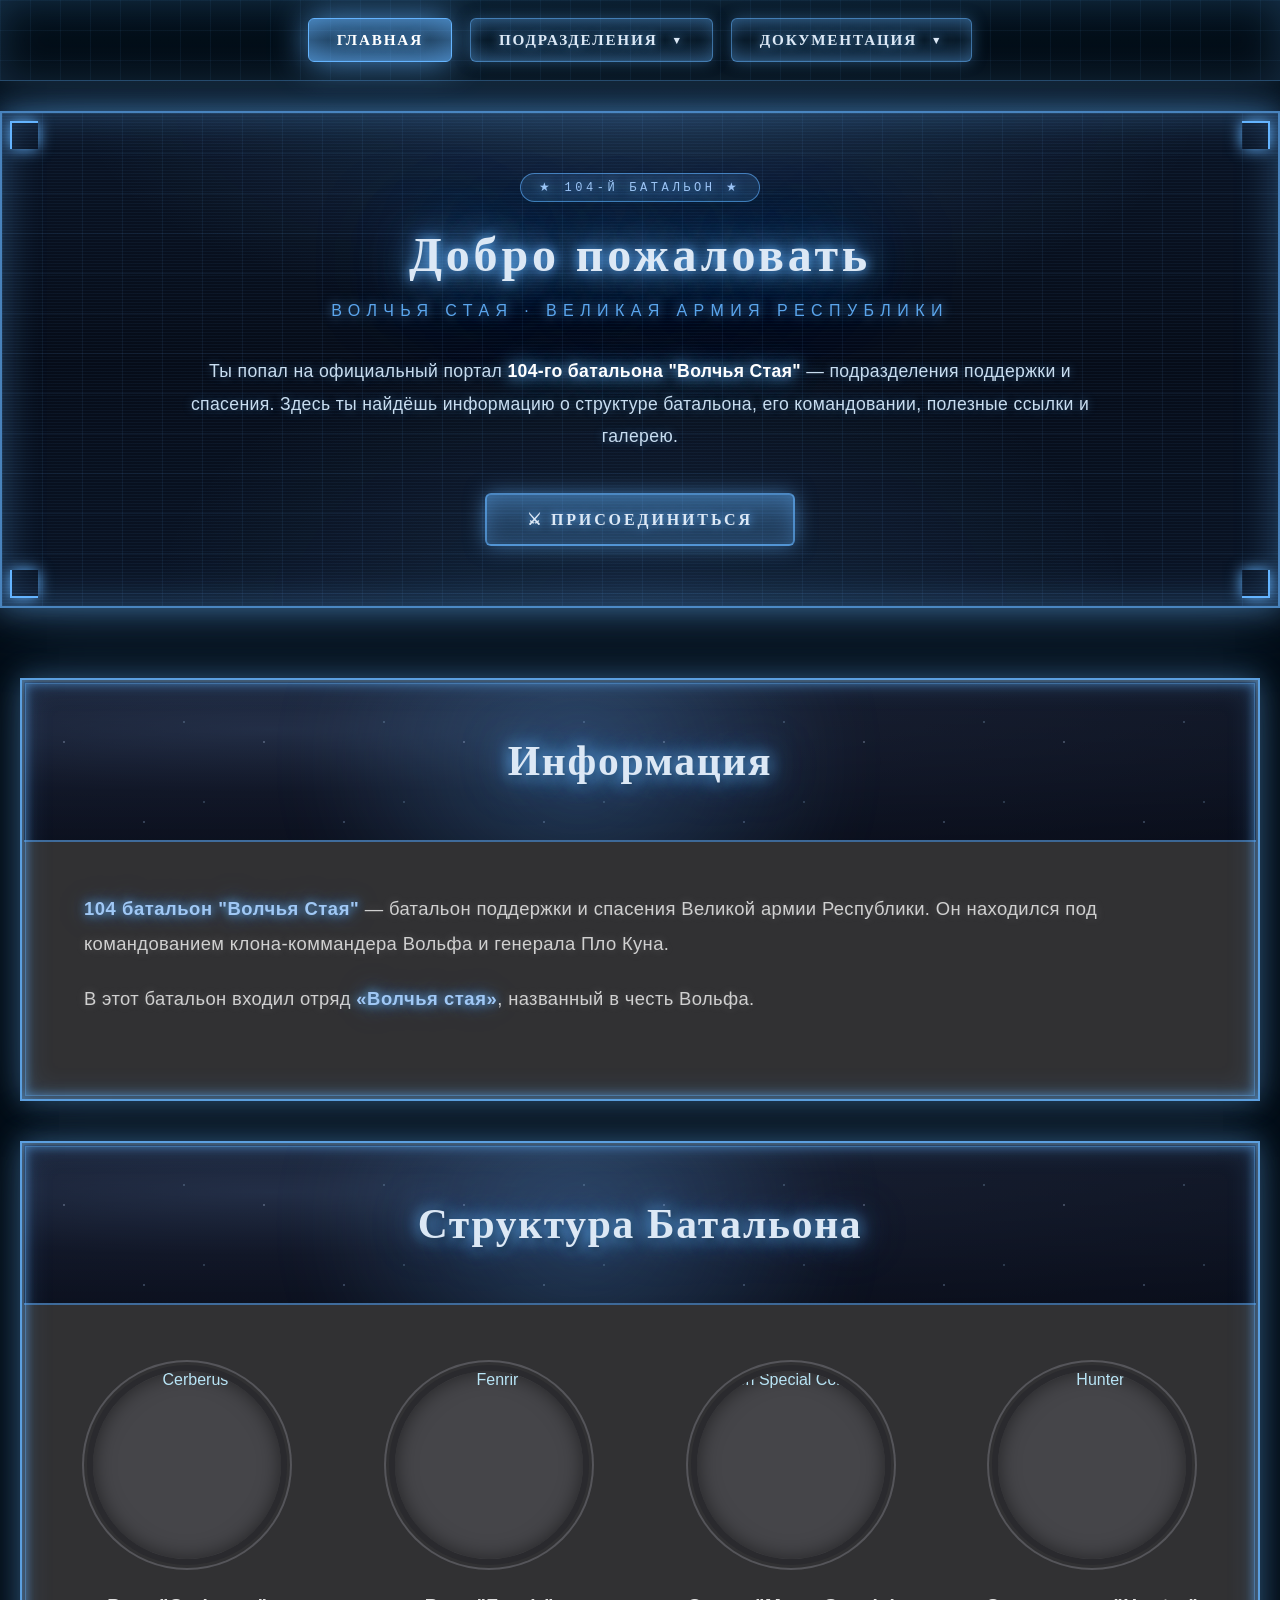
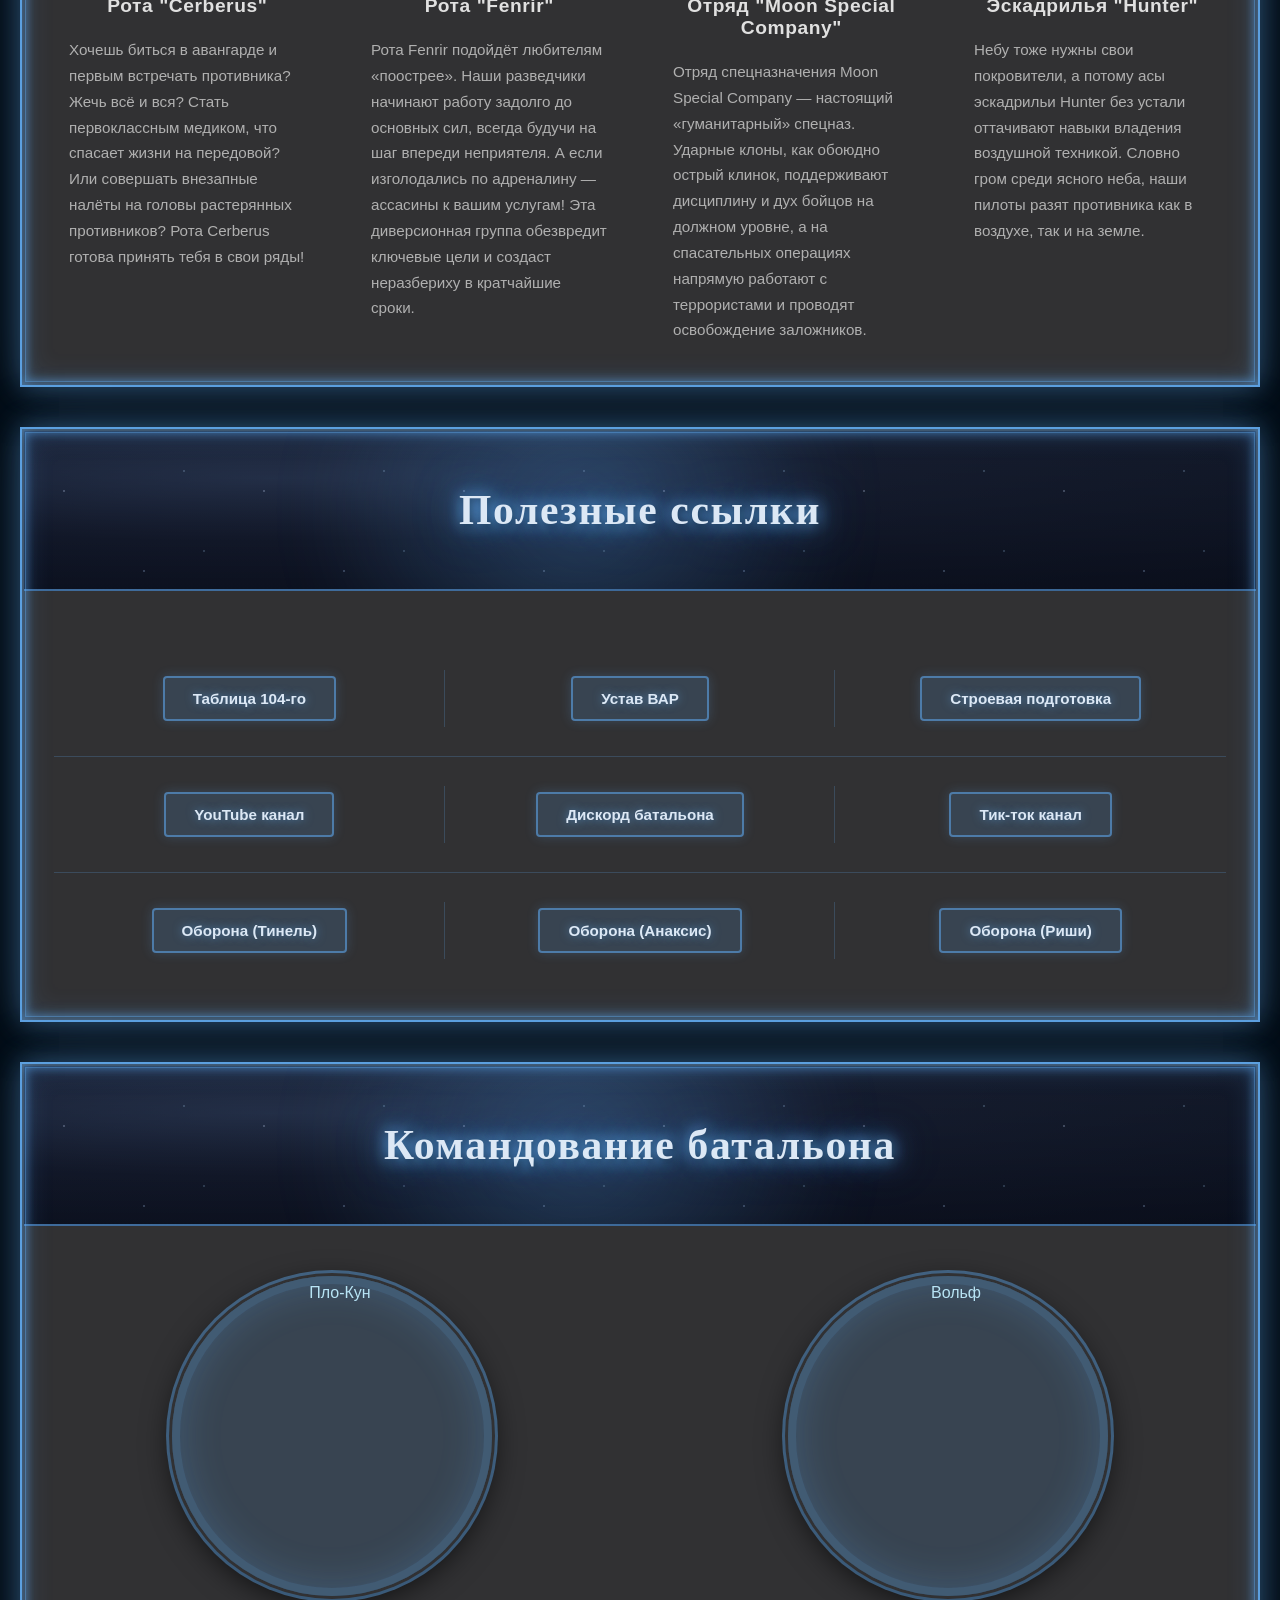
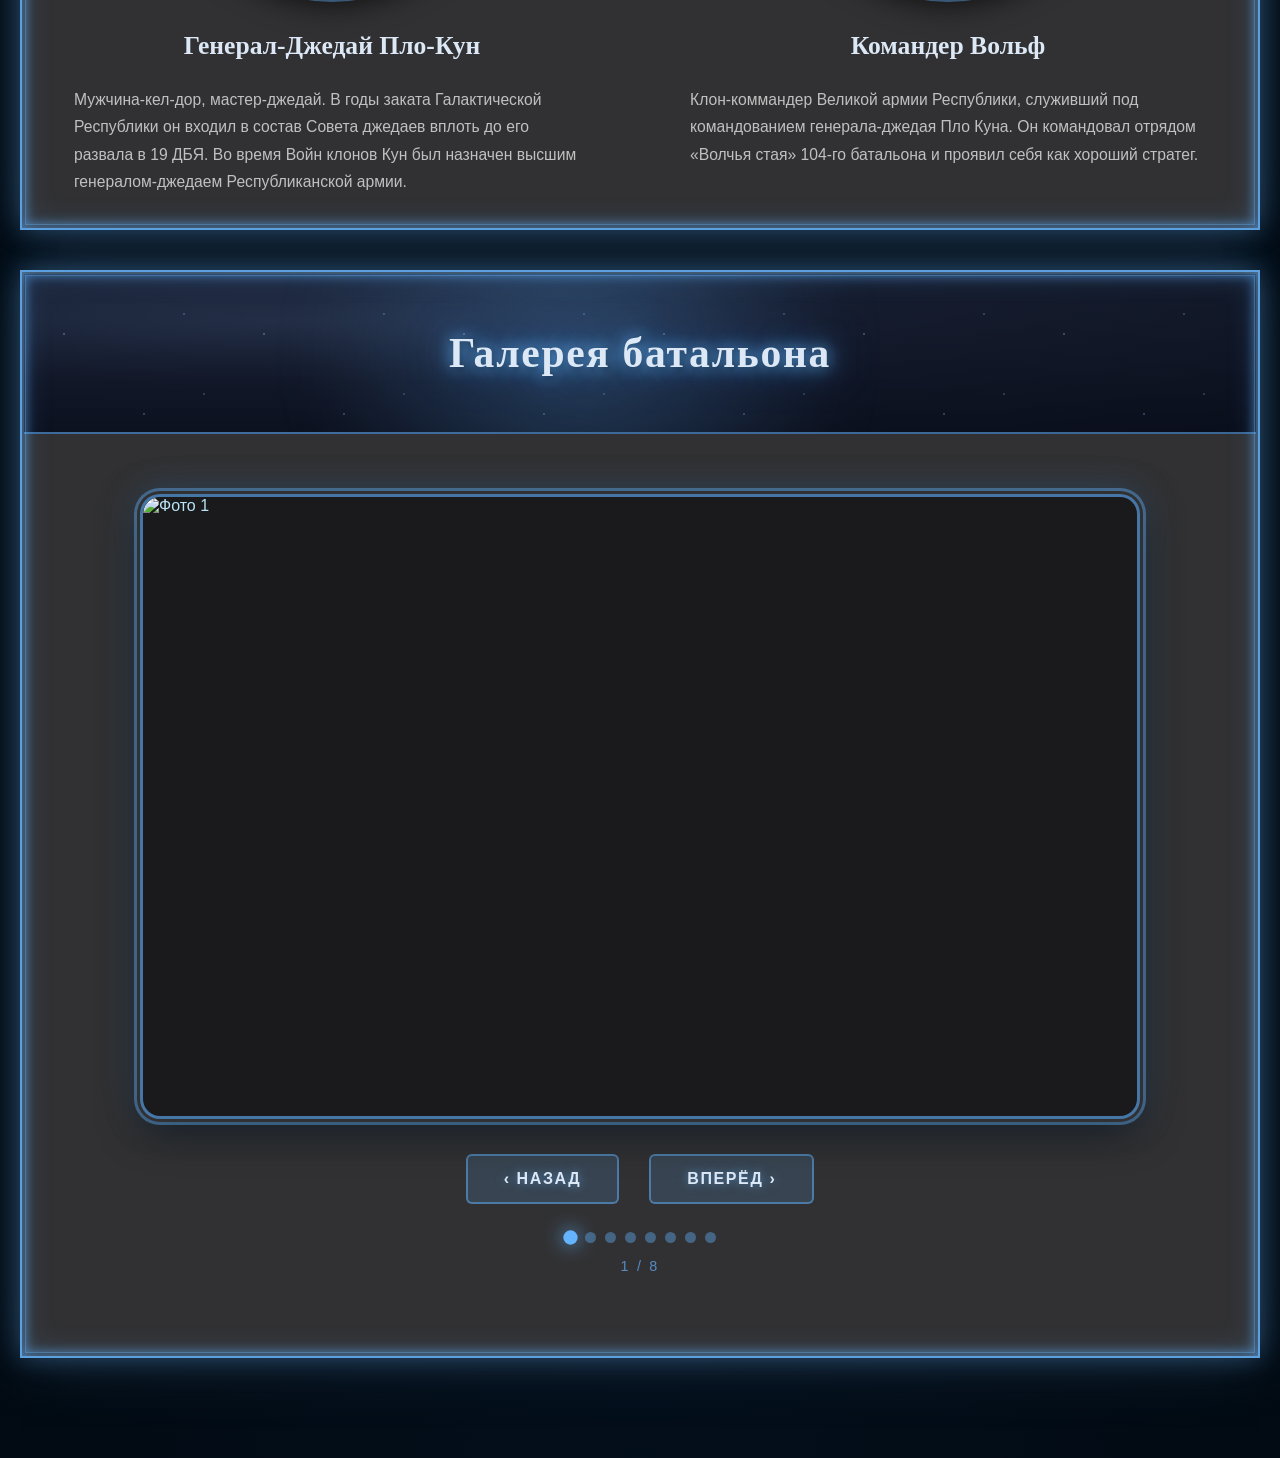
==== commit 6e55dd57: "Update index.html" ====
--- a/index.html
+++ b/index.html
@@ -206,44 +206,142 @@
     transform: translateY(-3px);
   }
 
-  /* ═══ БЛОКИ (информация, структура, ссылки, командование, галерея) ═══ */
+  /* ═══ СТРУКТУРА БАТАЛЬОНА — 4 карточки со своими цветами ═══ */
   .sw-content-block { background: var(--bg-dark); padding: 50px 30px 30px; }
   .sw-grid-4 { display: grid; grid-template-columns: repeat(4, 1fr); gap: 35px; max-width: 1400px; margin: 0 auto; }
-  .sw-card-link { display: block; text-align: center; text-decoration: none; color: inherit; border-radius: 8px; padding: 10px; transition: transform 0.5s ease; }
-  .sw-card-link:hover { transform: translateY(-5px); }
+
+  .sw-card {
+    display: block;
+    text-align: center;
+    text-decoration: none;
+    color: inherit;
+    border-radius: 8px;
+    padding: 10px;
+    transition: transform 0.5s ease;
+    opacity: 0;
+    transform: translateY(40px);
+    animation: cardAppear 1.4s cubic-bezier(0.34, 1.56, 0.64, 1) forwards;
+  }
+  .sw-card:nth-child(1) { animation-delay: 1.0s; }
+  .sw-card:nth-child(2) { animation-delay: 1.25s; }
+  .sw-card:nth-child(3) { animation-delay: 1.5s; }
+  .sw-card:nth-child(4) { animation-delay: 1.75s; }
+  @keyframes cardAppear {
+    0%   { opacity: 0; transform: translateY(40px) scale(0.95); }
+    60%  { opacity: 1; transform: translateY(-5px) scale(1.02); }
+    100% { opacity: 1; transform: translateY(0) scale(1); }
+  }
+  .sw-card:hover { transform: translateY(-5px); }
+
   .sw-emblem {
-    width: 200px; height: 200px;
+    width: 200px;
+    height: 200px;
     margin: 0 auto 30px;
     border-radius: 50%;
-    background: rgba(var(--accent-rgb), 0.15);
-    border: 6px solid rgba(var(--accent-rgb), 0.2);
-    display: flex; align-items: center; justify-content: center;
+    background: #454549;
+    border: 6px solid #2a2a2e;
+    display: flex;
+    align-items: center;
+    justify-content: center;
     position: relative;
-    box-shadow: 0 0 0 3px var(--bg-dark), 0 0 0 5px rgba(var(--accent-rgb), 0.4), inset 0 0 20px rgba(0,0,0,0.5);
+    box-shadow:
+      0 0 0 3px var(--bg-dark),
+      0 0 0 5px #55555a,
+      inset 0 0 20px rgba(0,0,0,0.5);
     overflow: hidden;
-    transition: all 0.7s ease;
-  }
-  .sw-card-link:hover .sw-emblem {
-    background: rgba(var(--accent-rgb), 0.3);
-    border-color: rgb(var(--accent-rgb));
-    box-shadow: 0 0 0 3px var(--bg-dark), 0 0 0 5px rgba(var(--accent-rgb), 0.8),
-                0 0 35px rgba(var(--accent-rgb), 1), 0 0 80px rgba(var(--accent-rgb), 0.6);
+    transition: box-shadow 0.7s ease, border-color 0.7s ease, background 0.7s ease;
   }
   .sw-emblem img { width: 100%; height: 100%; object-fit: cover; border-radius: 50%; transition: filter 0.7s ease; }
-  .sw-card-link:hover .sw-emblem img { filter: brightness(1.2) contrast(1.1) saturate(1.2); }
+  .sw-card:hover .sw-emblem img { filter: brightness(1.15) contrast(1.05) saturate(1.1); }
+
+  /* 🔵 CERBERUS — синий */
+  .sw-card.cerberus:hover .sw-emblem {
+    background: #3d4a5e;
+    border-color: #88b8f0;
+    box-shadow:
+      0 0 0 3px var(--bg-dark), 0 0 0 5px #6aa8e8,
+      0 0 25px rgba(120, 190, 255, 0.9),
+      0 0 60px rgba(80, 150, 230, 0.65),
+      0 0 100px rgba(60, 120, 200, 0.45),
+      inset 0 0 20px rgba(140, 200, 255, 0.2);
+  }
+  .sw-card.cerberus:hover .sw-company-name {
+    color: #cce4ff;
+    text-shadow: 0 0 10px rgba(160, 210, 255, 1), 0 0 25px rgba(120, 180, 240, 0.85), 0 0 45px rgba(80, 140, 220, 0.6);
+  }
+  .sw-card.cerberus:hover .sw-desc { color: #d5e3f0; }
+
+  /* 🟢 FENRIR — зелёный */
+  .sw-card.fenrir:hover .sw-emblem {
+    background: #3a5040;
+    border-color: #88e8a8;
+    box-shadow:
+      0 0 0 3px var(--bg-dark), 0 0 0 5px #6ae890,
+      0 0 25px rgba(120, 255, 170, 0.9),
+      0 0 60px rgba(80, 230, 140, 0.65),
+      0 0 100px rgba(60, 200, 110, 0.45),
+      inset 0 0 20px rgba(140, 255, 180, 0.2);
+  }
+  .sw-card.fenrir:hover .sw-company-name {
+    color: #ccffdc;
+    text-shadow: 0 0 10px rgba(160, 255, 200, 1), 0 0 25px rgba(120, 240, 170, 0.85), 0 0 45px rgba(80, 220, 140, 0.6);
+  }
+  .sw-card.fenrir:hover .sw-desc { color: #d5f0de; }
+
+  /* 🟣 MOON — фиолетовый */
+  .sw-card.moon:hover .sw-emblem {
+    background: #4a3d5e;
+    border-color: #b888f0;
+    box-shadow:
+      0 0 0 3px var(--bg-dark), 0 0 0 5px #a86ae8,
+      0 0 25px rgba(190, 120, 255, 0.9),
+      0 0 60px rgba(150, 80, 230, 0.65),
+      0 0 100px rgba(120, 60, 200, 0.45),
+      inset 0 0 20px rgba(200, 140, 255, 0.2);
+  }
+  .sw-card.moon:hover .sw-company-name {
+    color: #e4ccff;
+    text-shadow: 0 0 10px rgba(210, 160, 255, 1), 0 0 25px rgba(180, 120, 240, 0.85), 0 0 45px rgba(140, 80, 220, 0.6);
+  }
+  .sw-card.moon:hover .sw-desc { color: #e0d5f0; }
+
+  /* 🟡 HUNTER — золотой */
+  .sw-card.hunter:hover .sw-emblem {
+    background: #5e503d;
+    border-color: #f0d888;
+    box-shadow:
+      0 0 0 3px var(--bg-dark), 0 0 0 5px #e8c86a,
+      0 0 25px rgba(255, 230, 120, 0.9),
+      0 0 60px rgba(230, 200, 80, 0.65),
+      0 0 100px rgba(200, 170, 60, 0.45),
+      inset 0 0 20px rgba(255, 240, 140, 0.2);
+  }
+  .sw-card.hunter:hover .sw-company-name {
+    color: #fff4cc;
+    text-shadow: 0 0 10px rgba(255, 240, 160, 1), 0 0 25px rgba(240, 220, 120, 0.85), 0 0 45px rgba(220, 190, 80, 0.6);
+  }
+  .sw-card.hunter:hover .sw-desc { color: #f0ead5; }
+
   .sw-company-name {
-    color: var(--accent-light);
-    font-size: 1.2em; font-weight: bold;
+    color: #e0e0e0;
+    font-size: 1.2em;
+    font-weight: bold;
     margin-bottom: 20px;
     letter-spacing: 0.03em;
-    transition: all 0.6s ease;
-  }
-  .sw-card-link:hover .sw-company-name { color: var(--accent-bright); text-shadow: 0 0 15px rgba(var(--accent-rgb), 1); }
-  .sw-desc { color: #b0b0b0; font-size: 0.95em; line-height: 1.7; text-align: left; padding: 0 5px; }
-
-  /* Ссылки в блоке "Полезные ссылки" */
+    transition: color 0.6s ease, text-shadow 0.6s ease;
+  }
+  .sw-desc {
+    color: #b0b0b0;
+    font-size: 0.95em;
+    line-height: 1.7;
+    text-align: left;
+    padding: 0 5px;
+    transition: color 0.6s ease;
+  }
+
+  /* ═══ ПОЛЕЗНЫЕ ССЫЛКИ ═══ */
   .sw-links-grid { display: grid; grid-template-columns: repeat(3, 1fr); gap: 0; max-width: 1600px; margin: 0 auto; }
-  .sw-link-cell { display: flex; align-items: center; justify-content: center; padding: 35px 20px; border-bottom: 1px solid rgba(var(--accent-rgb), 0.2); }
+  .sw-link-cell { display: flex; align-items: center; justify-content: center; padding: 35px 20px; border-bottom: 1px solid rgba(var(--accent-rgb), 0.2); position: relative; }
   .sw-link-cell:nth-child(n+7) { border-bottom: none; }
   .sw-link-cell:not(:nth-child(3n))::after { content: ''; position: absolute; right: 0; top: 25%; height: 50%; width: 1px; background: rgba(var(--accent-rgb), 0.2); }
   .sw-link-btn {
@@ -269,7 +367,7 @@
     transform: translateY(-2px);
   }
 
-  /* Командование */
+  /* ═══ КОМАНДОВАНИЕ ═══ */
   .sw-command-grid { display: grid; grid-template-columns: repeat(2, 1fr); gap: 60px; max-width: 1400px; margin: 0 auto; }
   .sw-command-card { text-align: center; }
   .sw-command-photo {
@@ -290,17 +388,11 @@
   }
   .sw-command-photo img { width: 100%; height: 100%; object-fit: cover; object-position: center 20%; display: block; transition: filter 0.7s ease, transform 0.7s ease; }
   .sw-command-card:hover .sw-command-photo img { filter: brightness(1.15); transform: scale(1.05); }
-  .sw-command-name {
-    color: var(--accent-bright);
-    font-size: 1.6em; font-weight: 600;
-    margin-bottom: 25px;
-    font-family: 'Georgia', serif;
-    transition: all 0.6s ease;
-  }
+  .sw-command-name { color: var(--accent-bright); font-size: 1.6em; font-weight: 600; margin-bottom: 25px; font-family: 'Georgia', serif; transition: all 0.6s ease; }
   .sw-command-card:hover .sw-command-name { text-shadow: 0 0 20px rgba(var(--accent-rgb), 1); }
   .sw-command-bio { color: #c0c0c0; font-size: 0.98em; line-height: 1.75; text-align: left; padding: 0 20px; }
 
-  /* Галерея */
+  /* ═══ ГАЛЕРЕЯ ═══ */
   .sw-gallery-wrap { background: var(--bg-dark); padding: 60px 40px 80px; }
   .sw-gallery { max-width: 1000px; margin: 0 auto; }
   .sw-gallery-stage {
@@ -360,7 +452,7 @@
 </head>
 <body>
 
-<!-- ═══════ НАВИГАЦИЯ — ЛОКАЛЬНЫЕ ССЫЛКИ ═══════ -->
+<!-- ═══════ НАВИГАЦИЯ ═══════ -->
 <nav class="holo-nav">
   <a href="index.html" class="holo-btn active">
     <span class="shine"></span>
@@ -440,7 +532,7 @@
     </div>
   </div>
 
-  <!-- БЛОК 2 — СТРУКТУРА БАТАЛЬОНА -->
+  <!-- БЛОК 2 — СТРУКТУРА БАТАЛЬОНА (полные тексты + свои цвета) -->
   <div class="sw-block">
     <div class="sw-inner">
       <div class="sw-banner">
@@ -450,28 +542,32 @@
       <div class="sw-content-block">
         <div class="sw-grid-4">
 
-          <a class="sw-card-link" href="cerberus.html">
+          <!-- 🔵 CERBERUS -->
+          <a class="sw-card cerberus" href="cerberus.html">
             <div class="sw-emblem"><img src="https://i.imgur.com/d1dhDp7.png" alt="Cerberus"></div>
             <div class="sw-company-name">Рота "Cerberus"</div>
-            <div class="sw-desc">Штурмовая рота. Авангард, медики, внезапные налёты. Первые встречают противника.</div>
+            <div class="sw-desc">Хочешь биться в авангарде и первым встречать противника? Жечь всё и вся? Стать первоклассным медиком, что спасает жизни на передовой? Или совершать внезапные налёты на головы растерянных противников? Рота Cerberus готова принять тебя в свои ряды!</div>
           </a>
 
-          <a class="sw-card-link" href="fenrir.html">
+          <!-- 🟢 FENRIR -->
+          <a class="sw-card fenrir" href="fenrir.html">
             <div class="sw-emblem"><img src="https://i.imgur.com/KDS4bpF.png" alt="Fenrir"></div>
             <div class="sw-company-name">Рота "Fenrir"</div>
-            <div class="sw-desc">Разведка, диверсии, ассасины. Работают в тылу врага.</div>
+            <div class="sw-desc">Рота Fenrir подойдёт любителям «поострее». Наши разведчики начинают работу задолго до основных сил, всегда будучи на шаг впереди неприятеля. А если изголодались по адреналину — ассасины к вашим услугам! Эта диверсионная группа обезвредит ключевые цели и создаст неразбериху в кратчайшие сроки.</div>
           </a>
 
-          <a class="sw-card-link" href="msc.html">
+          <!-- 🟣 MOON -->
+          <a class="sw-card moon" href="msc.html">
             <div class="sw-emblem"><img src="https://i.imgur.com/XhOdc65.png" alt="Moon Special Company"></div>
             <div class="sw-company-name">Отряд "Moon Special Company"</div>
-            <div class="sw-desc">Спецназ. Освобождение заложников, работа с террористами.</div>
+            <div class="sw-desc">Отряд спецназначения Moon Special Company — настоящий «гуманитарный» спецназ. Ударные клоны, как обоюдно острый клинок, поддерживают дисциплину и дух бойцов на должном уровне, а на спасательных операциях напрямую работают с террористами и проводят освобождение заложников.</div>
           </a>
 
-          <a class="sw-card-link" href="hunter.html">
+          <!-- 🟡 HUNTER -->
+          <a class="sw-card hunter" href="hunter.html">
             <div class="sw-emblem"><img src="https://i.imgur.com/qpdeVxS.png" alt="Hunter"></div>
             <div class="sw-company-name">Эскадрилья "Hunter"</div>
-            <div class="sw-desc">Асы воздуха. Господство в небе, огневая поддержка с воздуха.</div>
+            <div class="sw-desc">Небу тоже нужны свои покровители, а потому асы эскадрильи Hunter без устали оттачивают навыки владения воздушной техникой. Словно гром среди ясного неба, наши пилоты разят противника как в воздухе, так и на земле.</div>
           </a>
 
         </div>
@@ -564,16 +660,13 @@
     const dotsContainer = document.getElementById('galleryDots');
     const counter = document.getElementById('galleryCounter');
     let current = 0;
-
     slides.forEach((_, i) => {
       const dot = document.createElement('button');
       dot.className = 'sw-gallery-dot' + (i === 0 ? ' active' : '');
       dot.addEventListener('click', () => goTo(i));
       dotsContainer.appendChild(dot);
     });
-
     const dots = document.querySelectorAll('.sw-gallery-dot');
-
     function goTo(index) {
       slides[current].classList.remove('active');
       dots[current].classList.remove('active');
@@ -582,7 +675,6 @@
       dots[current].classList.add('active');
       counter.textContent = (current + 1) + ' / ' + slides.length;
     }
-
     window.galleryNext = function() { goTo(current + 1); };
     window.galleryPrev = function() { goTo(current - 1); };
   })();
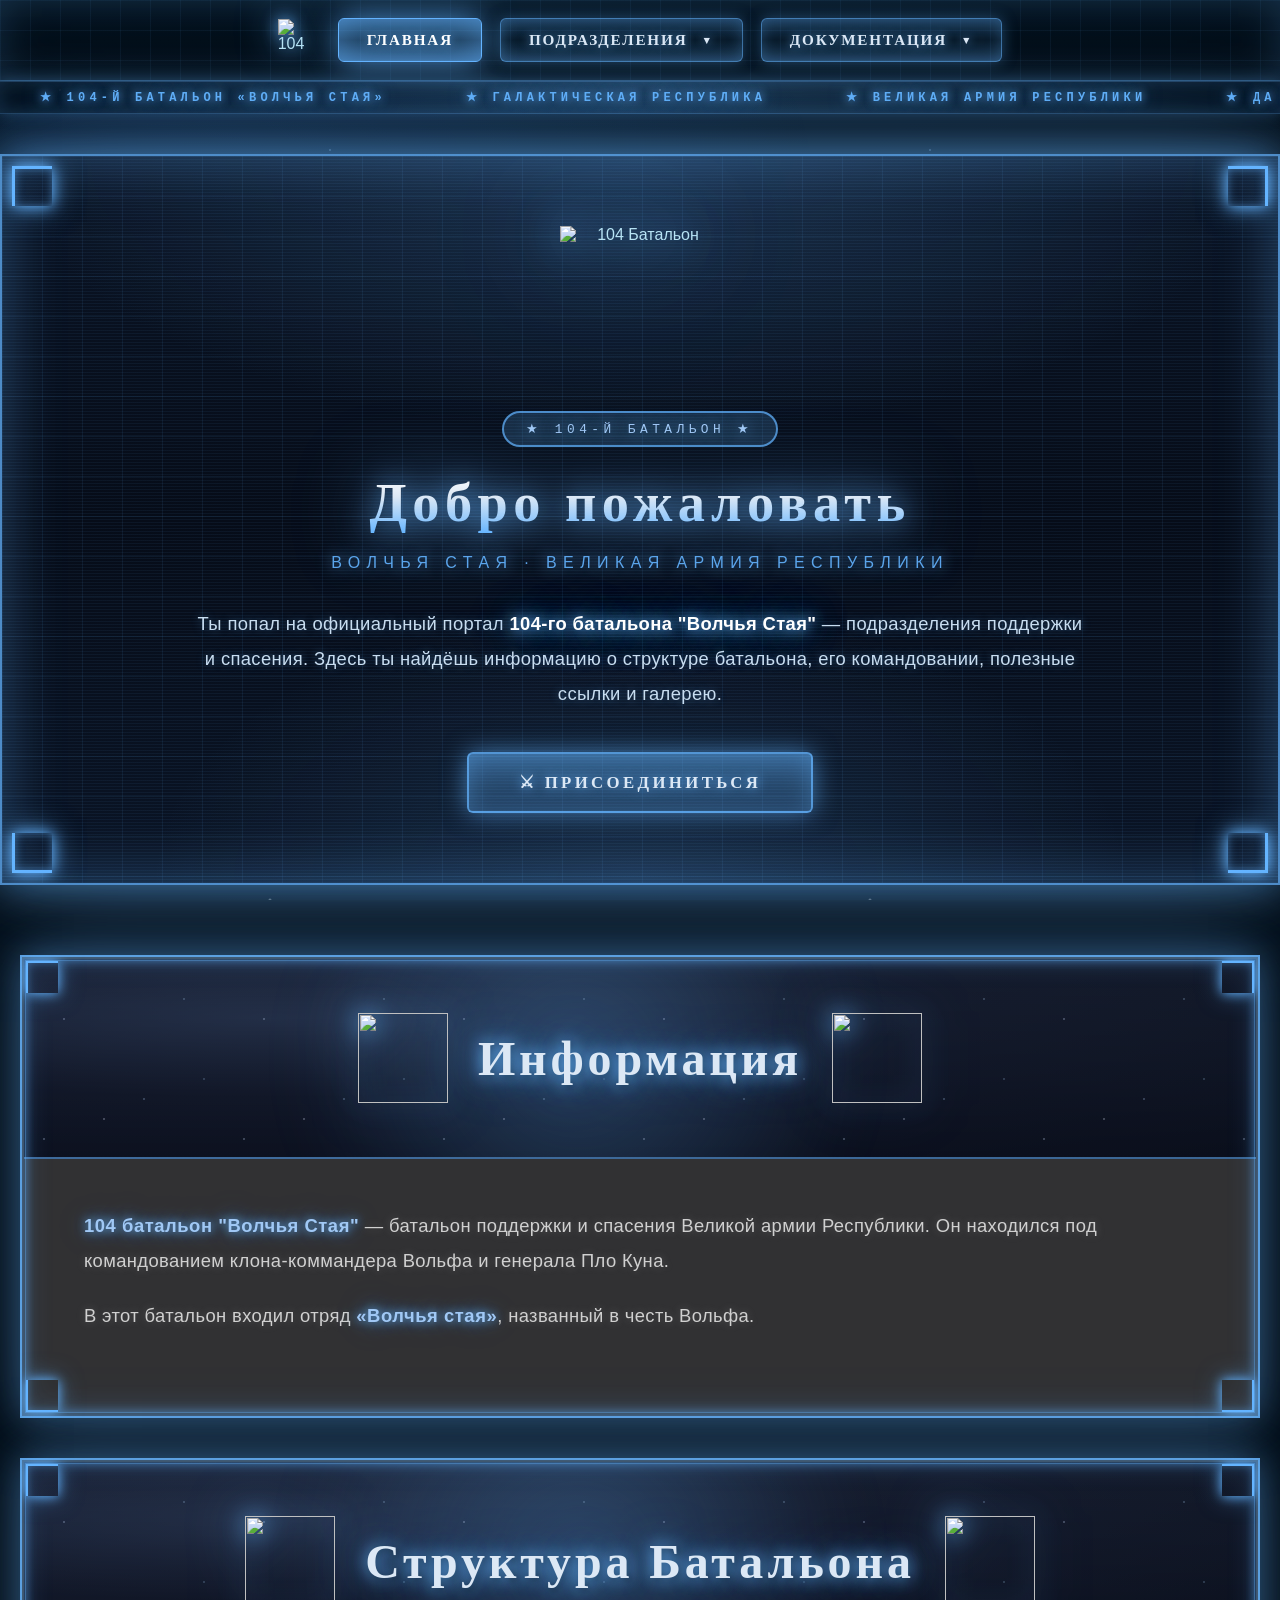
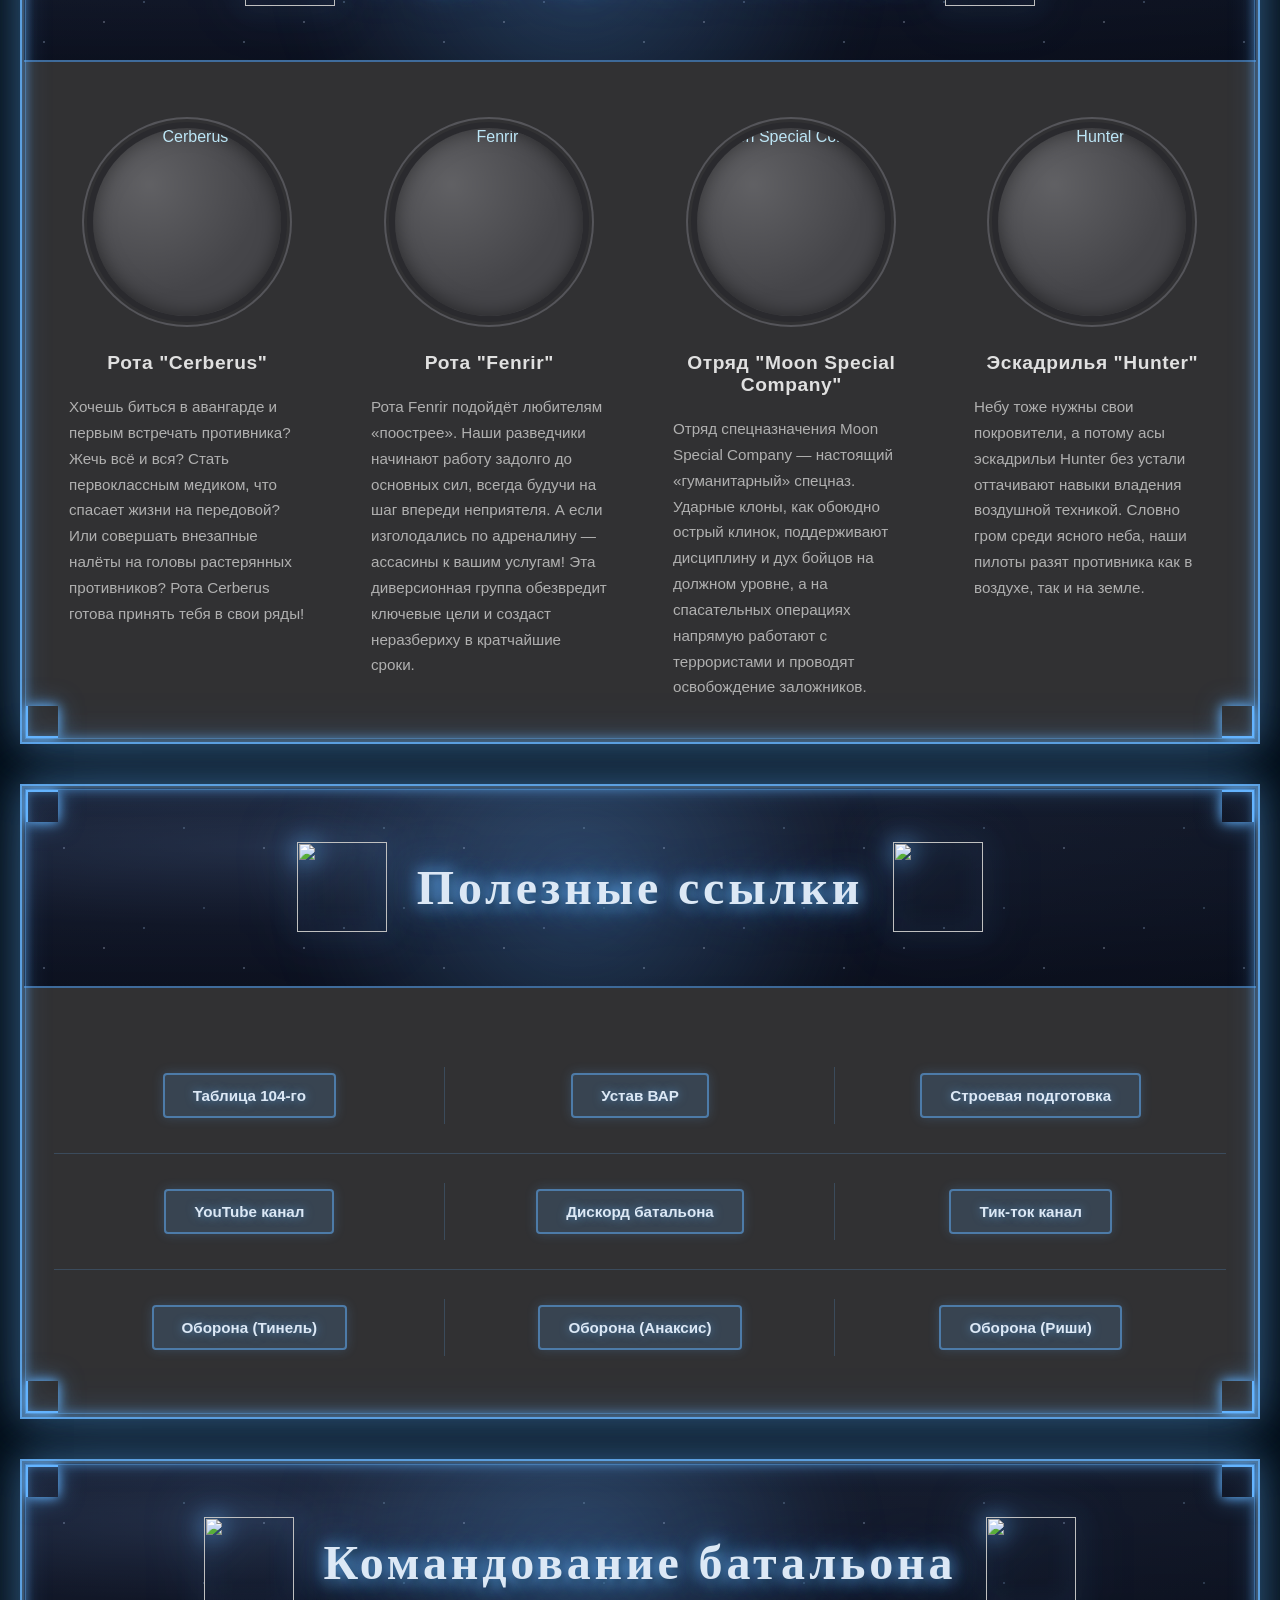
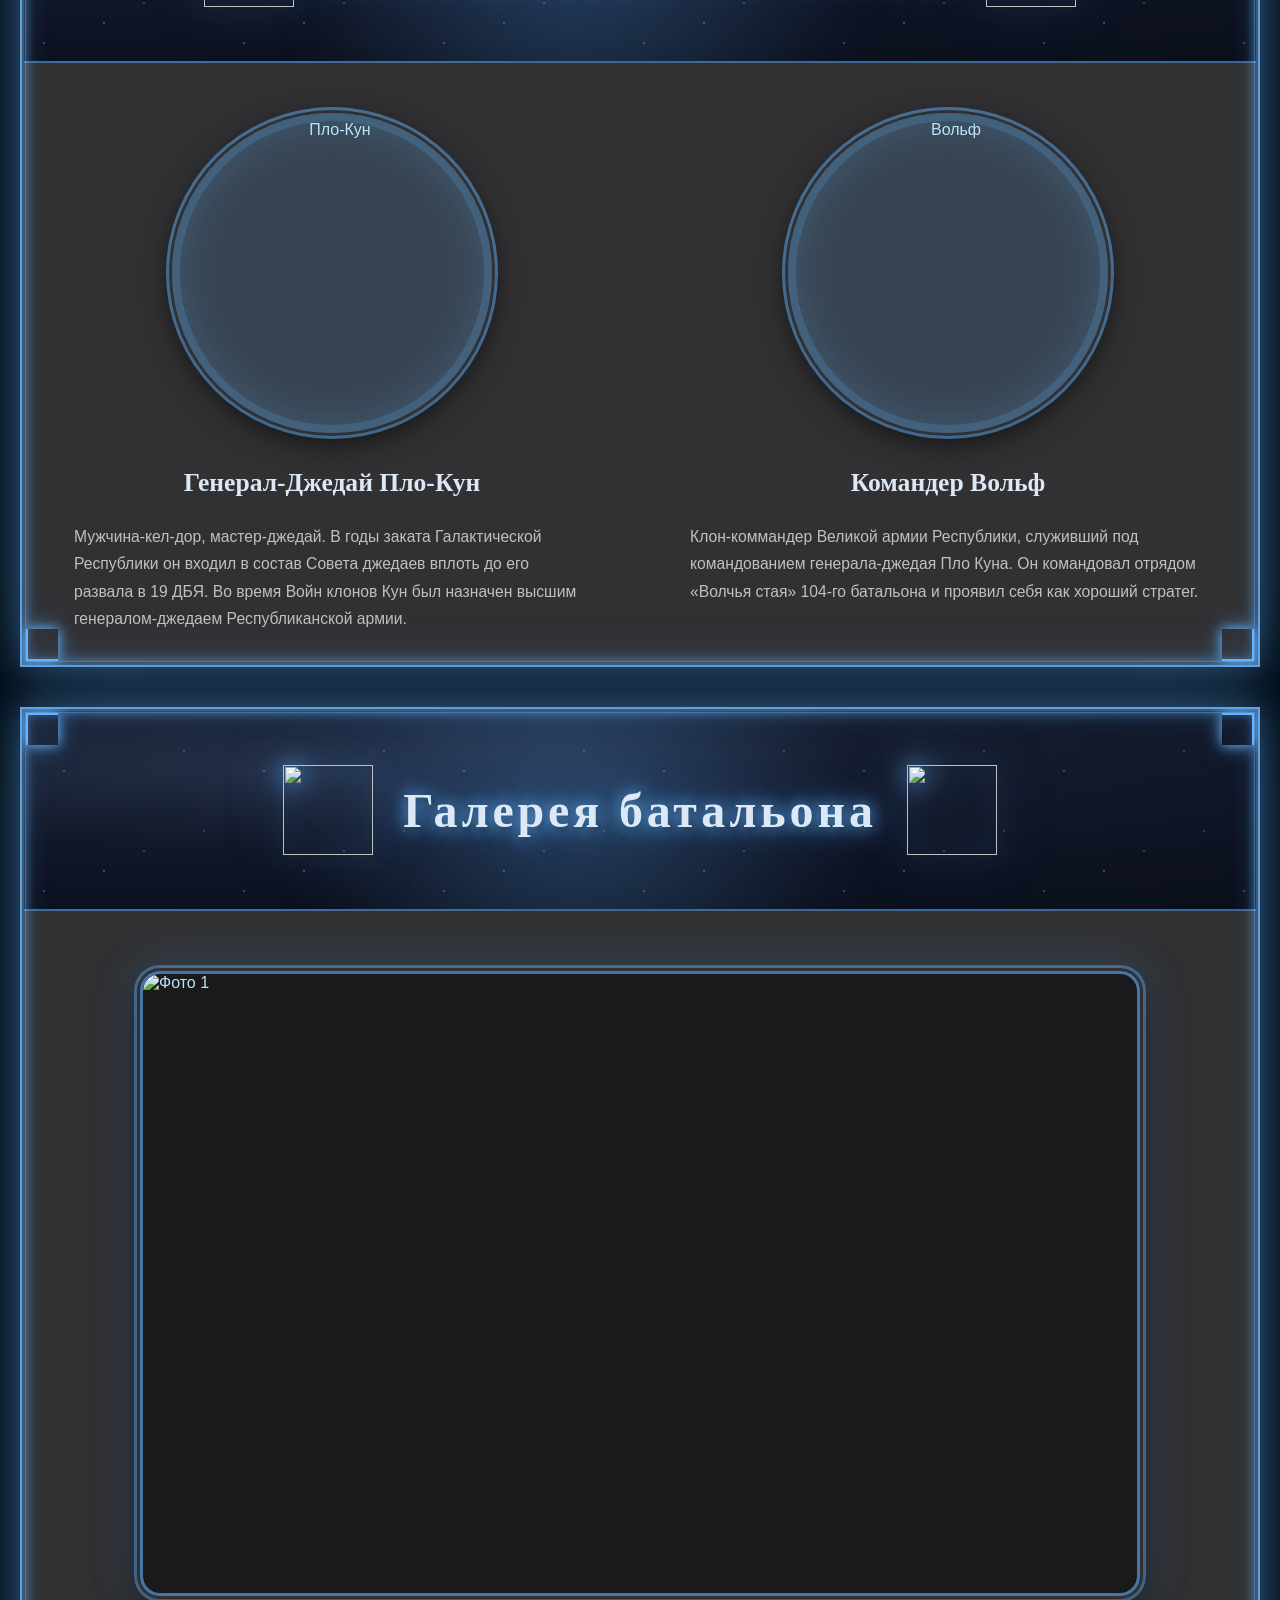
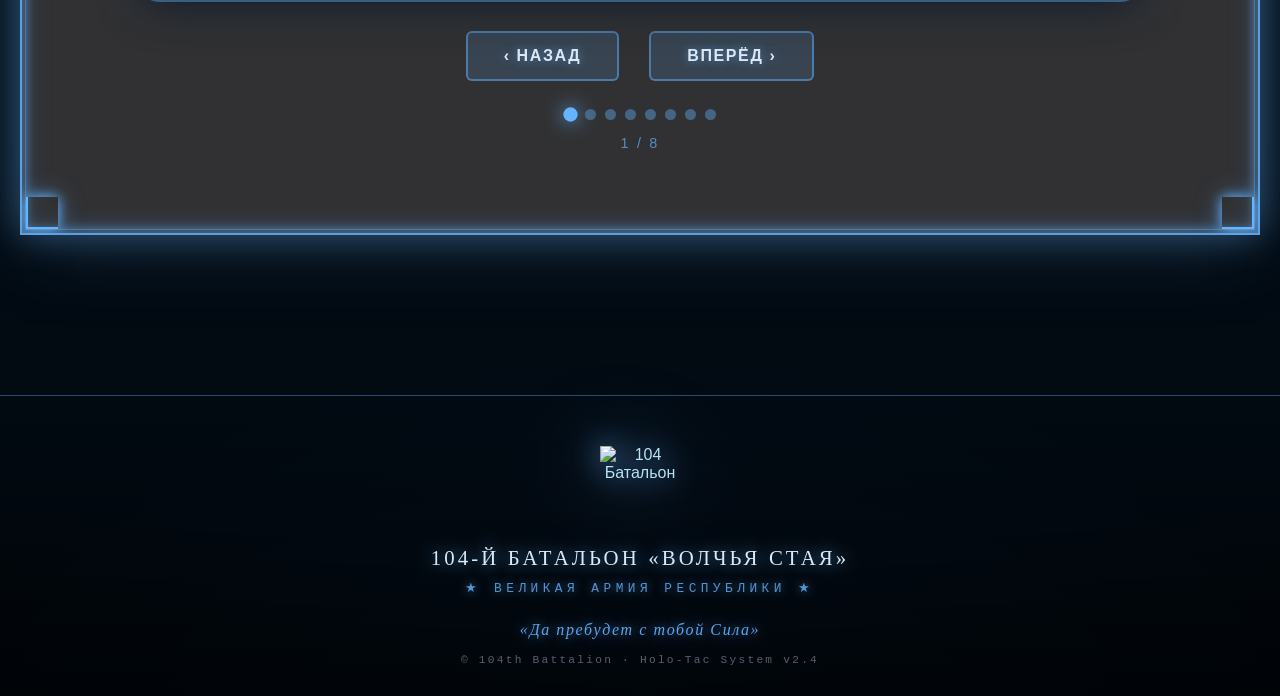
==== commit 4cc84cc7: "Update index.html" ====
--- a/index.html
+++ b/index.html
@@ -6,7 +6,7 @@
 <title>104 Батальон — Волчья Стая</title>
 <link rel="stylesheet" href="style.css">
 <style>
-  /* ═══ ЦВЕТА ГЛАВНОЙ — СИНИЕ ═══ */
+  /* ═══ ЦВЕТА ГЛАВНОЙ ═══ */
   :root {
     --accent-rgb: 100, 180, 255;
     --accent-light: #a0c8f5;
@@ -16,35 +16,157 @@
     --bg-banner-1: #3a4a6a;
     --bg-banner-2: #1a1f30;
     --bg-banner-3: #0a0d15;
+    --logo: url('https://i.imgur.com/8Rw0gRg.png');
+  }
+
+  /* ═══ ЖИВОЙ КОСМИЧЕСКИЙ ФОН СТРАНИЦЫ ═══ */
+  body::before {
+    content: '';
+    position: fixed;
+    inset: 0;
+    pointer-events: none;
+    z-index: 0;
+    background:
+      radial-gradient(ellipse 900px 500px at 15% 20%, rgba(60, 140, 255, 0.12) 0%, transparent 70%),
+      radial-gradient(ellipse 700px 400px at 85% 70%, rgba(120, 60, 200, 0.1) 0%, transparent 70%),
+      radial-gradient(ellipse 800px 500px at 50% 100%, rgba(40, 100, 200, 0.12) 0%, transparent 70%);
+    animation: nebulaFloat 30s ease-in-out infinite alternate;
+  }
+  @keyframes nebulaFloat {
+    0%   { transform: translate(0, 0) scale(1); }
+    100% { transform: translate(-30px, 20px) scale(1.1); }
+  }
+
+  /* звёзды на фоне страницы */
+  body::after {
+    content: '';
+    position: fixed;
+    inset: 0;
+    pointer-events: none;
+    z-index: 0;
+    background-image:
+      radial-gradient(1px 1px at 10% 15%, #fff, transparent),
+      radial-gradient(2px 2px at 25% 45%, #cce0ff, transparent),
+      radial-gradient(1px 1px at 40% 80%, #fff, transparent),
+      radial-gradient(1px 1px at 55% 25%, #a8c8f0, transparent),
+      radial-gradient(2px 2px at 70% 65%, #fff, transparent),
+      radial-gradient(1px 1px at 85% 35%, #cce0ff, transparent),
+      radial-gradient(1px 1px at 95% 85%, #fff, transparent),
+      radial-gradient(1px 1px at 5% 60%, #fff, transparent),
+      radial-gradient(2px 2px at 30% 10%, #cce0ff, transparent),
+      radial-gradient(1px 1px at 60% 95%, #fff, transparent),
+      radial-gradient(1px 1px at 80% 5%, #a8c8f0, transparent),
+      radial-gradient(2px 2px at 45% 50%, #fff, transparent);
+    background-size: 600px 600px;
+    animation: pageStarsTwinkle 8s ease-in-out infinite alternate;
+  }
+  @keyframes pageStarsTwinkle {
+    from { opacity: 0.4; }
+    to   { opacity: 0.9; }
+  }
+
+  /* чтобы контент был поверх фона */
+  .holo-nav, .marquee-wrap, .sw0-welcome, .sw-page, .site-footer { position: relative; z-index: 2; }
+
+  /* ═══ ЛОГО В НАВБАРЕ ═══ */
+  .nav-logo {
+    position: relative;
+    z-index: 10;
+    width: 42px;
+    height: 42px;
+    object-fit: contain;
+    filter:
+      drop-shadow(0 0 8px rgba(var(--accent-rgb), 0.9))
+      drop-shadow(0 0 18px rgba(var(--accent-rgb), 0.6));
+    animation: logoPulse 3s ease-in-out infinite;
+  }
+  @keyframes logoPulse {
+    0%, 100% { opacity: 0.85; transform: scale(1); }
+    50%      { opacity: 1;    transform: scale(1.08); }
+  }
+
+  /* ═══ БЕГУЩАЯ СТРОКА ═══ */
+  .marquee-wrap {
+    position: relative;
+    overflow: hidden;
+    background: linear-gradient(90deg,
+      rgba(0, 10, 20, 0.95) 0%,
+      rgba(var(--accent-rgb), 0.15) 50%,
+      rgba(0, 10, 20, 0.95) 100%);
+    border-top: 1px solid rgba(var(--accent-rgb), 0.3);
+    border-bottom: 1px solid rgba(var(--accent-rgb), 0.3);
+    padding: 8px 0;
+    box-shadow:
+      inset 0 0 20px rgba(var(--accent-rgb), 0.2),
+      0 0 15px rgba(var(--accent-rgb), 0.3);
+  }
+  .marquee {
+    display: flex;
+    animation: marqueeMove 45s linear infinite;
+    white-space: nowrap;
+  }
+  .marquee span {
+    padding: 0 40px;
+    font-family: 'Courier New', monospace;
+    font-size: 0.75em;
+    letter-spacing: 0.35em;
+    text-transform: uppercase;
+    color: rgba(var(--accent-rgb), 0.95);
+    text-shadow:
+      0 0 10px rgba(var(--accent-rgb), 1),
+      0 0 20px rgba(var(--accent-rgb), 0.7);
+    font-weight: 600;
+  }
+  @keyframes marqueeMove {
+    0%   { transform: translateX(0); }
+    100% { transform: translateX(-50%); }
   }
 
   /* ═══ ПРИВЕТСТВЕННОЕ ОКНО ═══ */
   .sw0-welcome {
     position: relative;
     max-width: 1500px;
-    margin: 30px auto 40px;
-    padding: 60px 50px;
+    margin: 40px auto 40px;
+    padding: 70px 50px;
     background:
-      radial-gradient(ellipse 800px 300px at 50% 0%, rgba(var(--accent-rgb), 0.15) 0%, transparent 70%),
-      radial-gradient(ellipse 700px 400px at 50% 100%, rgba(var(--accent-rgb), 0.1) 0%, transparent 70%),
+      radial-gradient(ellipse 900px 400px at 50% 0%, rgba(var(--accent-rgb), 0.2) 0%, transparent 70%),
+      radial-gradient(ellipse 700px 400px at 50% 100%, rgba(var(--accent-rgb), 0.15) 0%, transparent 70%),
       linear-gradient(180deg, #0a1425 0%, #060c18 50%, #0a1425 100%);
-    border: 2px solid rgba(var(--accent-rgb), 0.7);
+    border: 2px solid rgba(var(--accent-rgb), 0.75);
     overflow: hidden;
     box-shadow:
-      inset 0 0 40px rgba(var(--accent-rgb), 0.35),
-      0 0 30px rgba(var(--accent-rgb), 0.5),
-      0 0 80px rgba(var(--accent-rgb), 0.3),
-      0 10px 40px rgba(0,0,0,0.6);
+      inset 0 0 60px rgba(var(--accent-rgb), 0.35),
+      0 0 40px rgba(var(--accent-rgb), 0.6),
+      0 0 120px rgba(var(--accent-rgb), 0.35),
+      0 20px 60px rgba(0,0,0,0.8);
     opacity: 0;
-    animation: blockFadeIn 1.2s ease-out 0.1s forwards;
+    animation:
+      blockFadeIn 1.2s ease-out 0.1s forwards,
+      welcomePulseFrame 4s ease-in-out infinite 1.5s;
+  }
+  @keyframes welcomePulseFrame {
+    0%, 100% {
+      box-shadow:
+        inset 0 0 60px rgba(var(--accent-rgb), 0.35),
+        0 0 40px rgba(var(--accent-rgb), 0.6),
+        0 0 120px rgba(var(--accent-rgb), 0.35),
+        0 20px 60px rgba(0,0,0,0.8);
+    }
+    50% {
+      box-shadow:
+        inset 0 0 80px rgba(var(--accent-rgb), 0.5),
+        0 0 60px rgba(var(--accent-rgb), 0.9),
+        0 0 160px rgba(var(--accent-rgb), 0.5),
+        0 20px 60px rgba(0,0,0,0.8);
+    }
   }
   .sw0-welcome::before {
     content: '';
     position: absolute;
     inset: 0;
     background-image:
-      linear-gradient(rgba(var(--accent-rgb), 0.07) 1px, transparent 1px),
-      linear-gradient(90deg, rgba(var(--accent-rgb), 0.07) 1px, transparent 1px);
+      linear-gradient(rgba(var(--accent-rgb), 0.08) 1px, transparent 1px),
+      linear-gradient(90deg, rgba(var(--accent-rgb), 0.08) 1px, transparent 1px);
     background-size: 40px 40px;
     pointer-events: none;
     animation: gridShift 20s linear infinite;
@@ -59,8 +181,8 @@
     position: absolute;
     inset: 0;
     background: repeating-linear-gradient(0deg,
-      rgba(var(--accent-rgb), 0.05) 0px,
-      rgba(var(--accent-rgb), 0.05) 1px,
+      rgba(var(--accent-rgb), 0.06) 0px,
+      rgba(var(--accent-rgb), 0.06) 1px,
       transparent 1px, transparent 3px);
     pointer-events: none;
     z-index: 2;
@@ -70,80 +192,105 @@
     from { background-position: 0 0; }
     to   { background-position: 0 40px; }
   }
+
+  /* HUD-уголки приветствия */
   .sw0-welcome > .corner {
     position: absolute;
-    width: 28px;
-    height: 28px;
-    border: 2px solid rgb(var(--accent-rgb));
-    box-shadow: 0 0 15px rgba(var(--accent-rgb), 1);
+    width: 40px;
+    height: 40px;
+    border: 3px solid rgb(var(--accent-rgb));
+    box-shadow:
+      0 0 15px rgba(var(--accent-rgb), 1),
+      0 0 30px rgba(var(--accent-rgb), 0.6),
+      inset 0 0 10px rgba(var(--accent-rgb), 0.5);
     z-index: 5;
     pointer-events: none;
-  }
-  .sw0-welcome > .corner.tl { top: 8px; left: 8px; border-right: none; border-bottom: none; }
-  .sw0-welcome > .corner.tr { top: 8px; right: 8px; border-left: none; border-bottom: none; }
-  .sw0-welcome > .corner.bl { bottom: 8px; left: 8px; border-right: none; border-top: none; }
-  .sw0-welcome > .corner.br { bottom: 8px; right: 8px; border-left: none; border-top: none; }
+    animation: cornerPulse 3s ease-in-out infinite;
+  }
+  .sw0-welcome > .corner.tl { top: 10px; left: 10px; border-right: none; border-bottom: none; }
+  .sw0-welcome > .corner.tr { top: 10px; right: 10px; border-left: none; border-bottom: none; }
+  .sw0-welcome > .corner.bl { bottom: 10px; left: 10px; border-right: none; border-top: none; }
+  .sw0-welcome > .corner.br { bottom: 10px; right: 10px; border-left: none; border-top: none; }
+  @keyframes cornerPulse {
+    0%, 100% { opacity: 0.7; }
+    50%      { opacity: 1; }
+  }
 
   .sw0-content { position: relative; z-index: 10; text-align: center; max-width: 900px; margin: 0 auto; }
+
+  /* БОЛЬШОЙ ЛОГОТИП */
+  .sw0-logo {
+    width: 160px;
+    height: 160px;
+    object-fit: contain;
+    margin: 0 auto 25px;
+    display: block;
+    filter:
+      drop-shadow(0 0 20px rgba(var(--accent-rgb), 1))
+      drop-shadow(0 0 45px rgba(var(--accent-rgb), 0.7))
+      drop-shadow(0 0 80px rgba(var(--accent-rgb), 0.4));
+    animation: bigLogoPulse 4s ease-in-out infinite;
+  }
+  @keyframes bigLogoPulse {
+    0%, 100% { transform: scale(1);    filter: drop-shadow(0 0 20px rgba(var(--accent-rgb), 1)) drop-shadow(0 0 45px rgba(var(--accent-rgb), 0.7)); }
+    50%      { transform: scale(1.06); filter: drop-shadow(0 0 30px rgba(var(--accent-rgb), 1)) drop-shadow(0 0 70px rgba(var(--accent-rgb), 0.9)) drop-shadow(0 0 120px rgba(var(--accent-rgb), 0.5)); }
+  }
+
   .sw0-badge {
     display: inline-block;
-    padding: 6px 18px;
+    padding: 8px 22px;
     font-family: 'Courier New', monospace;
-    font-size: 0.75em;
-    letter-spacing: 0.3em;
+    font-size: 0.8em;
+    letter-spacing: 0.35em;
     text-transform: uppercase;
     color: var(--accent-light);
-    border: 1px solid rgba(var(--accent-rgb), 0.6);
+    border: 2px solid rgba(var(--accent-rgb), 0.7);
     border-radius: 20px;
-    background: rgba(var(--accent-rgb), 0.15);
+    background: rgba(var(--accent-rgb), 0.18);
     margin-bottom: 25px;
-    text-shadow: 0 0 12px rgba(var(--accent-rgb), 0.9);
+    text-shadow: 0 0 15px rgba(var(--accent-rgb), 1);
     animation: badgeFlicker 4s ease-in-out infinite;
   }
   @keyframes badgeFlicker {
-    0%, 100% { opacity: 0.85; }
-    50%      { opacity: 1; }
-  }
+    0%, 100% { opacity: 0.85; box-shadow: 0 0 15px rgba(var(--accent-rgb), 0.5); }
+    50%      { opacity: 1;    box-shadow: 0 0 30px rgba(var(--accent-rgb), 0.9); }
+  }
+
   .sw0-title {
     margin: 0 0 20px 0;
     font-family: 'Georgia', serif;
-    font-size: 3em;
+    font-size: 3.4em;
     font-weight: 700;
-    letter-spacing: 0.08em;
-    color: var(--accent-bright);
-    text-shadow:
-      0 0 12px rgba(var(--accent-rgb), 1),
-      0 0 30px rgba(var(--accent-rgb), 0.9),
-      0 0 60px rgba(var(--accent-rgb), 0.7),
-      0 0 100px rgba(var(--accent-rgb), 0.5);
-    animation: welcomePulse 4s ease-in-out infinite;
-  }
-  @keyframes welcomePulse {
-    0%, 100% {
-      text-shadow:
-        0 0 12px rgba(var(--accent-rgb), 1),
-        0 0 30px rgba(var(--accent-rgb), 0.9),
-        0 0 60px rgba(var(--accent-rgb), 0.7);
-    }
-    50% {
-      text-shadow:
-        0 0 20px rgba(var(--accent-rgb), 1),
-        0 0 45px rgba(var(--accent-rgb), 1),
-        0 0 90px rgba(var(--accent-rgb), 0.9);
-    }
-  }
+    letter-spacing: 0.1em;
+    background: linear-gradient(180deg,
+      #ffffff 0%,
+      var(--accent-bright) 40%,
+      rgb(var(--accent-rgb)) 100%);
+    -webkit-background-clip: text;
+    -webkit-text-fill-color: transparent;
+    background-clip: text;
+    filter:
+      drop-shadow(0 0 15px rgba(var(--accent-rgb), 0.9))
+      drop-shadow(0 0 35px rgba(var(--accent-rgb), 0.6));
+    animation: titlePulse 4s ease-in-out infinite;
+  }
+  @keyframes titlePulse {
+    0%, 100% { filter: drop-shadow(0 0 15px rgba(var(--accent-rgb), 0.9)) drop-shadow(0 0 35px rgba(var(--accent-rgb), 0.6)); }
+    50%      { filter: drop-shadow(0 0 25px rgba(var(--accent-rgb), 1)) drop-shadow(0 0 60px rgba(var(--accent-rgb), 0.9)); }
+  }
+
   .sw0-subtitle {
     margin: 0 0 35px 0;
     font-size: 1em;
     letter-spacing: 0.4em;
     text-transform: uppercase;
     color: rgba(var(--accent-rgb), 0.9);
-    text-shadow: 0 0 12px rgba(var(--accent-rgb), 0.8);
+    text-shadow: 0 0 15px rgba(var(--accent-rgb), 0.9);
   }
   .sw0-text {
     margin: 0 0 40px 0;
-    font-size: 1.1em;
-    line-height: 1.85;
+    font-size: 1.15em;
+    line-height: 1.9;
     color: #c8ddf0;
     text-shadow: 0 0 10px rgba(var(--accent-rgb), 0.4);
     letter-spacing: 0.02em;
@@ -153,42 +300,47 @@
     font-weight: bold;
     text-shadow:
       0 0 12px rgba(var(--accent-rgb), 1),
-      0 0 25px rgba(var(--accent-rgb), 0.9);
-  }
-  .sw0-actions { display: flex; justify-content: center; align-items: center; gap: 20px; flex-wrap: wrap; }
+      0 0 25px rgba(var(--accent-rgb), 0.9),
+      0 0 45px rgba(var(--accent-rgb), 0.6);
+  }
+
   .sw0-btn {
     display: inline-flex;
     align-items: center;
-    gap: 10px;
-    padding: 15px 40px;
+    gap: 12px;
+    padding: 18px 50px;
     font-family: 'Georgia', serif;
-    font-size: 1em;
+    font-size: 1.05em;
     font-weight: 700;
-    letter-spacing: 0.18em;
+    letter-spacing: 0.2em;
     text-transform: uppercase;
     text-decoration: none;
     color: var(--accent-bright);
     background: linear-gradient(180deg,
-      rgba(var(--accent-rgb), 0.4) 0%,
+      rgba(var(--accent-rgb), 0.45) 0%,
       rgba(var(--accent-rgb), 0.15) 100%);
-    border: 2px solid rgba(var(--accent-rgb), 0.65);
+    border: 2px solid rgba(var(--accent-rgb), 0.75);
     border-radius: 6px;
     cursor: pointer;
     transition: all 0.4s cubic-bezier(0.25, 0.1, 0.25, 1);
     box-shadow:
-      inset 0 0 20px rgba(var(--accent-rgb), 0.3),
-      0 0 20px rgba(var(--accent-rgb), 0.5);
-    text-shadow: 0 0 10px rgba(var(--accent-rgb), 0.9);
+      inset 0 0 25px rgba(var(--accent-rgb), 0.35),
+      0 0 25px rgba(var(--accent-rgb), 0.6);
+    text-shadow: 0 0 12px rgba(var(--accent-rgb), 1);
     position: relative;
     overflow: hidden;
-    white-space: nowrap;
+    animation: btnPulse 3s ease-in-out infinite;
+  }
+  @keyframes btnPulse {
+    0%, 100% { box-shadow: inset 0 0 25px rgba(var(--accent-rgb), 0.35), 0 0 25px rgba(var(--accent-rgb), 0.6); }
+    50%      { box-shadow: inset 0 0 35px rgba(var(--accent-rgb), 0.5), 0 0 45px rgba(var(--accent-rgb), 0.9), 0 0 80px rgba(var(--accent-rgb), 0.5); }
   }
   .sw0-btn::before {
     content: '';
     position: absolute;
     top: 0; left: -100%;
     width: 60%; height: 100%;
-    background: linear-gradient(115deg, transparent 0%, rgba(var(--accent-rgb), 0.5) 50%, transparent 100%);
+    background: linear-gradient(115deg, transparent 0%, rgba(255,255,255,0.4) 50%, transparent 100%);
     transform: skewX(-20deg);
     transition: left 0.7s ease;
   }
@@ -197,31 +349,146 @@
     color: #ffffff;
     border-color: rgb(var(--accent-rgb));
     background: linear-gradient(180deg,
-      rgba(var(--accent-rgb), 0.6) 0%,
-      rgba(var(--accent-rgb), 0.35) 100%);
+      rgba(var(--accent-rgb), 0.75) 0%,
+      rgba(var(--accent-rgb), 0.45) 100%);
     box-shadow:
-      inset 0 0 30px rgba(var(--accent-rgb), 0.6),
-      0 0 35px rgba(var(--accent-rgb), 1),
-      0 0 80px rgba(var(--accent-rgb), 0.7);
-    transform: translateY(-3px);
-  }
-
-  /* ═══ СТРУКТУРА БАТАЛЬОНА — 4 карточки со своими цветами ═══ */
+      inset 0 0 40px rgba(var(--accent-rgb), 0.7),
+      0 0 50px rgba(var(--accent-rgb), 1),
+      0 0 120px rgba(var(--accent-rgb), 0.8);
+    transform: translateY(-4px) scale(1.03);
+    animation: none;
+  }
+
+  /* ═══ БЛОКИ — усиленное свечение ═══ */
+  .sw-block {
+    box-shadow:
+      0 0 35px rgba(var(--accent-rgb), 0.4),
+      0 0 80px rgba(var(--accent-rgb), 0.25),
+      0 15px 50px rgba(0,0,0,0.7);
+    animation: blockFadeIn 1.2s ease-out 0.1s forwards, blockFramePulse 5s ease-in-out infinite 1.5s;
+  }
+  @keyframes blockFramePulse {
+    0%, 100% { box-shadow: 0 0 35px rgba(var(--accent-rgb), 0.4), 0 0 80px rgba(var(--accent-rgb), 0.25), 0 15px 50px rgba(0,0,0,0.7); }
+    50%      { box-shadow: 0 0 50px rgba(var(--accent-rgb), 0.7), 0 0 120px rgba(var(--accent-rgb), 0.4), 0 15px 50px rgba(0,0,0,0.7); }
+  }
+
+  /* HUD-уголки у блоков */
+  .sw-block > .block-corner {
+    position: absolute;
+    width: 32px;
+    height: 32px;
+    border: 2px solid rgb(var(--accent-rgb));
+    box-shadow:
+      0 0 12px rgba(var(--accent-rgb), 1),
+      0 0 25px rgba(var(--accent-rgb), 0.5);
+    z-index: 25;
+    pointer-events: none;
+    animation: cornerPulse 3s ease-in-out infinite;
+  }
+  .sw-block > .block-corner.tl { top: 6px; left: 6px; border-right: none; border-bottom: none; }
+  .sw-block > .block-corner.tr { top: 6px; right: 6px; border-left: none; border-bottom: none; }
+  .sw-block > .block-corner.bl { bottom: 6px; left: 6px; border-right: none; border-top: none; }
+  .sw-block > .block-corner.br { bottom: 6px; right: 6px; border-left: none; border-top: none; }
+
+  /* ═══ ШАПКА БЛОКА — с логотипами по бокам ═══ */
+  .sw-banner {
+    height: 200px;
+    display: flex;
+    align-items: center;
+    justify-content: center;
+    gap: 30px;
+  }
+  .sw-banner-logo {
+    width: 90px;
+    height: 90px;
+    object-fit: contain;
+    flex-shrink: 0;
+    filter:
+      drop-shadow(0 0 12px rgba(var(--accent-rgb), 0.9))
+      drop-shadow(0 0 25px rgba(var(--accent-rgb), 0.5));
+    animation: logoPulse 4s ease-in-out infinite;
+    z-index: 3;
+  }
+  .sw-banner h1 {
+    font-size: 3em;
+    letter-spacing: 0.08em;
+  }
+
+  /* ═══ КАРТОЧКИ ПОДРАЗДЕЛЕНИЙ — усиленные ═══ */
+  .sw-emblem {
+    transition: box-shadow 0.7s ease, border-color 0.7s ease, background 0.7s ease, transform 0.7s ease;
+  }
+  .sw-card:hover .sw-emblem {
+    transform: scale(1.06);
+  }
+  .sw-emblem::after {
+    content: '';
+    position: absolute;
+    inset: 0;
+    border-radius: 50%;
+    background: radial-gradient(circle at 30% 30%, rgba(255,255,255,0.15) 0%, transparent 60%);
+    pointer-events: none;
+  }
+
+  /* ═══ ФУТЕР ═══ */
+  .site-footer {
+    position: relative;
+    margin-top: 60px;
+    padding: 50px 30px 30px;
+    background:
+      linear-gradient(180deg, transparent 0%, rgba(0,0,0,0.6) 100%);
+    border-top: 1px solid rgba(var(--accent-rgb), 0.4);
+    text-align: center;
+  }
+  .site-footer-logo {
+    width: 80px;
+    height: 80px;
+    object-fit: contain;
+    margin: 0 auto 20px;
+    display: block;
+    filter:
+      drop-shadow(0 0 15px rgba(var(--accent-rgb), 0.9))
+      drop-shadow(0 0 35px rgba(var(--accent-rgb), 0.5));
+    animation: logoPulse 4s ease-in-out infinite;
+  }
+  .site-footer-title {
+    font-family: 'Georgia', serif;
+    font-size: 1.3em;
+    letter-spacing: 0.15em;
+    text-transform: uppercase;
+    color: var(--accent-bright);
+    margin: 0 0 10px 0;
+    text-shadow: 0 0 15px rgba(var(--accent-rgb), 0.8);
+  }
+  .site-footer-sub {
+    font-family: 'Courier New', monospace;
+    font-size: 0.8em;
+    letter-spacing: 0.35em;
+    color: rgba(var(--accent-rgb), 0.8);
+    margin: 0 0 15px 0;
+    text-shadow: 0 0 10px rgba(var(--accent-rgb), 0.6);
+  }
+  .site-footer-quote {
+    font-family: 'Georgia', serif;
+    font-style: italic;
+    font-size: 1em;
+    color: rgba(var(--accent-rgb), 0.9);
+    margin: 25px 0 15px;
+    text-shadow: 0 0 12px rgba(var(--accent-rgb), 0.7);
+    letter-spacing: 0.1em;
+  }
+  .site-footer-copy {
+    font-family: 'Courier New', monospace;
+    font-size: 0.7em;
+    color: rgba(180, 180, 200, 0.5);
+    letter-spacing: 0.2em;
+    margin: 0;
+  }
+
+  /* ═══ Прочее — как было ═══ */
   .sw-content-block { background: var(--bg-dark); padding: 50px 30px 30px; }
   .sw-grid-4 { display: grid; grid-template-columns: repeat(4, 1fr); gap: 35px; max-width: 1400px; margin: 0 auto; }
-
-  .sw-card {
-    display: block;
-    text-align: center;
-    text-decoration: none;
-    color: inherit;
-    border-radius: 8px;
-    padding: 10px;
-    transition: transform 0.5s ease;
-    opacity: 0;
-    transform: translateY(40px);
-    animation: cardAppear 1.4s cubic-bezier(0.34, 1.56, 0.64, 1) forwards;
-  }
+  .sw-card { display: block; text-align: center; text-decoration: none; color: inherit; border-radius: 8px; padding: 10px; transition: transform 0.5s ease; opacity: 0; transform: translateY(40px); animation: cardAppear 1.4s cubic-bezier(0.34, 1.56, 0.64, 1) forwards; }
   .sw-card:nth-child(1) { animation-delay: 1.0s; }
   .sw-card:nth-child(2) { animation-delay: 1.25s; }
   .sw-card:nth-child(3) { animation-delay: 1.5s; }
@@ -231,215 +498,82 @@
     60%  { opacity: 1; transform: translateY(-5px) scale(1.02); }
     100% { opacity: 1; transform: translateY(0) scale(1); }
   }
-  .sw-card:hover { transform: translateY(-5px); }
-
-  .sw-emblem {
-    width: 200px;
-    height: 200px;
-    margin: 0 auto 30px;
-    border-radius: 50%;
-    background: #454549;
-    border: 6px solid #2a2a2e;
-    display: flex;
-    align-items: center;
-    justify-content: center;
-    position: relative;
-    box-shadow:
-      0 0 0 3px var(--bg-dark),
-      0 0 0 5px #55555a,
-      inset 0 0 20px rgba(0,0,0,0.5);
-    overflow: hidden;
-    transition: box-shadow 0.7s ease, border-color 0.7s ease, background 0.7s ease;
-  }
+  .sw-card:hover { transform: translateY(-8px); }
+  .sw-emblem { width: 200px; height: 200px; margin: 0 auto 30px; border-radius: 50%; background: #454549; border: 6px solid #2a2a2e; display: flex; align-items: center; justify-content: center; position: relative; box-shadow: 0 0 0 3px var(--bg-dark), 0 0 0 5px #55555a, inset 0 0 20px rgba(0,0,0,0.5); overflow: hidden; }
   .sw-emblem img { width: 100%; height: 100%; object-fit: cover; border-radius: 50%; transition: filter 0.7s ease; }
   .sw-card:hover .sw-emblem img { filter: brightness(1.15) contrast(1.05) saturate(1.1); }
 
-  /* 🔵 CERBERUS — синий */
-  .sw-card.cerberus:hover .sw-emblem {
-    background: #3d4a5e;
-    border-color: #88b8f0;
-    box-shadow:
-      0 0 0 3px var(--bg-dark), 0 0 0 5px #6aa8e8,
-      0 0 25px rgba(120, 190, 255, 0.9),
-      0 0 60px rgba(80, 150, 230, 0.65),
-      0 0 100px rgba(60, 120, 200, 0.45),
-      inset 0 0 20px rgba(140, 200, 255, 0.2);
-  }
-  .sw-card.cerberus:hover .sw-company-name {
-    color: #cce4ff;
-    text-shadow: 0 0 10px rgba(160, 210, 255, 1), 0 0 25px rgba(120, 180, 240, 0.85), 0 0 45px rgba(80, 140, 220, 0.6);
-  }
+  /* Цвета карточек */
+  .sw-card.cerberus:hover .sw-emblem { background: #3d4a5e; border-color: #88b8f0; box-shadow: 0 0 0 3px var(--bg-dark), 0 0 0 5px #6aa8e8, 0 0 35px rgba(120, 190, 255, 1), 0 0 80px rgba(80, 150, 230, 0.7), 0 0 120px rgba(60, 120, 200, 0.5), inset 0 0 25px rgba(140, 200, 255, 0.3); }
+  .sw-card.cerberus:hover .sw-company-name { color: #cce4ff; text-shadow: 0 0 15px rgba(160, 210, 255, 1), 0 0 35px rgba(120, 180, 240, 0.9), 0 0 55px rgba(80, 140, 220, 0.7); }
   .sw-card.cerberus:hover .sw-desc { color: #d5e3f0; }
 
-  /* 🟢 FENRIR — зелёный */
-  .sw-card.fenrir:hover .sw-emblem {
-    background: #3a5040;
-    border-color: #88e8a8;
-    box-shadow:
-      0 0 0 3px var(--bg-dark), 0 0 0 5px #6ae890,
-      0 0 25px rgba(120, 255, 170, 0.9),
-      0 0 60px rgba(80, 230, 140, 0.65),
-      0 0 100px rgba(60, 200, 110, 0.45),
-      inset 0 0 20px rgba(140, 255, 180, 0.2);
-  }
-  .sw-card.fenrir:hover .sw-company-name {
-    color: #ccffdc;
-    text-shadow: 0 0 10px rgba(160, 255, 200, 1), 0 0 25px rgba(120, 240, 170, 0.85), 0 0 45px rgba(80, 220, 140, 0.6);
-  }
+  .sw-card.fenrir:hover .sw-emblem { background: #3a5040; border-color: #88e8a8; box-shadow: 0 0 0 3px var(--bg-dark), 0 0 0 5px #6ae890, 0 0 35px rgba(120, 255, 170, 1), 0 0 80px rgba(80, 230, 140, 0.7), 0 0 120px rgba(60, 200, 110, 0.5), inset 0 0 25px rgba(140, 255, 180, 0.3); }
+  .sw-card.fenrir:hover .sw-company-name { color: #ccffdc; text-shadow: 0 0 15px rgba(160, 255, 200, 1), 0 0 35px rgba(120, 240, 170, 0.9); }
   .sw-card.fenrir:hover .sw-desc { color: #d5f0de; }
 
-  /* 🟣 MOON — фиолетовый */
-  .sw-card.moon:hover .sw-emblem {
-    background: #4a3d5e;
-    border-color: #b888f0;
-    box-shadow:
-      0 0 0 3px var(--bg-dark), 0 0 0 5px #a86ae8,
-      0 0 25px rgba(190, 120, 255, 0.9),
-      0 0 60px rgba(150, 80, 230, 0.65),
-      0 0 100px rgba(120, 60, 200, 0.45),
-      inset 0 0 20px rgba(200, 140, 255, 0.2);
-  }
-  .sw-card.moon:hover .sw-company-name {
-    color: #e4ccff;
-    text-shadow: 0 0 10px rgba(210, 160, 255, 1), 0 0 25px rgba(180, 120, 240, 0.85), 0 0 45px rgba(140, 80, 220, 0.6);
-  }
+  .sw-card.moon:hover .sw-emblem { background: #4a3d5e; border-color: #b888f0; box-shadow: 0 0 0 3px var(--bg-dark), 0 0 0 5px #a86ae8, 0 0 35px rgba(190, 120, 255, 1), 0 0 80px rgba(150, 80, 230, 0.7), 0 0 120px rgba(120, 60, 200, 0.5), inset 0 0 25px rgba(200, 140, 255, 0.3); }
+  .sw-card.moon:hover .sw-company-name { color: #e4ccff; text-shadow: 0 0 15px rgba(210, 160, 255, 1), 0 0 35px rgba(180, 120, 240, 0.9); }
   .sw-card.moon:hover .sw-desc { color: #e0d5f0; }
 
-  /* 🟡 HUNTER — золотой */
-  .sw-card.hunter:hover .sw-emblem {
-    background: #5e503d;
-    border-color: #f0d888;
-    box-shadow:
-      0 0 0 3px var(--bg-dark), 0 0 0 5px #e8c86a,
-      0 0 25px rgba(255, 230, 120, 0.9),
-      0 0 60px rgba(230, 200, 80, 0.65),
-      0 0 100px rgba(200, 170, 60, 0.45),
-      inset 0 0 20px rgba(255, 240, 140, 0.2);
-  }
-  .sw-card.hunter:hover .sw-company-name {
-    color: #fff4cc;
-    text-shadow: 0 0 10px rgba(255, 240, 160, 1), 0 0 25px rgba(240, 220, 120, 0.85), 0 0 45px rgba(220, 190, 80, 0.6);
-  }
+  .sw-card.hunter:hover .sw-emblem { background: #5e503d; border-color: #f0d888; box-shadow: 0 0 0 3px var(--bg-dark), 0 0 0 5px #e8c86a, 0 0 35px rgba(255, 230, 120, 1), 0 0 80px rgba(230, 200, 80, 0.7), 0 0 120px rgba(200, 170, 60, 0.5), inset 0 0 25px rgba(255, 240, 140, 0.3); }
+  .sw-card.hunter:hover .sw-company-name { color: #fff4cc; text-shadow: 0 0 15px rgba(255, 240, 160, 1), 0 0 35px rgba(240, 220, 120, 0.9); }
   .sw-card.hunter:hover .sw-desc { color: #f0ead5; }
 
-  .sw-company-name {
-    color: #e0e0e0;
-    font-size: 1.2em;
-    font-weight: bold;
-    margin-bottom: 20px;
-    letter-spacing: 0.03em;
-    transition: color 0.6s ease, text-shadow 0.6s ease;
-  }
-  .sw-desc {
-    color: #b0b0b0;
-    font-size: 0.95em;
-    line-height: 1.7;
-    text-align: left;
-    padding: 0 5px;
-    transition: color 0.6s ease;
-  }
-
-  /* ═══ ПОЛЕЗНЫЕ ССЫЛКИ ═══ */
+  .sw-company-name { color: #e0e0e0; font-size: 1.2em; font-weight: bold; margin-bottom: 20px; letter-spacing: 0.03em; transition: color 0.6s ease, text-shadow 0.6s ease; }
+  .sw-desc { color: #b0b0b0; font-size: 0.95em; line-height: 1.7; text-align: left; padding: 0 5px; transition: color 0.6s ease; }
+
+  /* Ссылки */
   .sw-links-grid { display: grid; grid-template-columns: repeat(3, 1fr); gap: 0; max-width: 1600px; margin: 0 auto; }
   .sw-link-cell { display: flex; align-items: center; justify-content: center; padding: 35px 20px; border-bottom: 1px solid rgba(var(--accent-rgb), 0.2); position: relative; }
   .sw-link-cell:nth-child(n+7) { border-bottom: none; }
   .sw-link-cell:not(:nth-child(3n))::after { content: ''; position: absolute; right: 0; top: 25%; height: 50%; width: 1px; background: rgba(var(--accent-rgb), 0.2); }
-  .sw-link-btn {
-    display: inline-block;
-    padding: 12px 28px;
-    background: rgba(var(--accent-rgb), 0.15);
-    color: var(--accent-bright);
-    text-decoration: none;
-    font-size: 0.95em;
-    font-weight: 600;
-    border-radius: 4px;
-    border: 2px solid rgba(var(--accent-rgb), 0.5);
-    transition: all 0.5s ease;
-    box-shadow: 0 0 12px rgba(var(--accent-rgb), 0.2);
-    text-shadow: 0 0 10px rgba(var(--accent-rgb), 0.6);
-    white-space: nowrap;
-  }
-  .sw-link-btn:hover {
-    background: rgba(var(--accent-rgb), 0.9);
-    color: #020a12;
-    border-color: rgb(var(--accent-rgb));
-    box-shadow: 0 0 25px rgba(var(--accent-rgb), 0.9), 0 0 55px rgba(var(--accent-rgb), 0.6);
-    transform: translateY(-2px);
-  }
-
-  /* ═══ КОМАНДОВАНИЕ ═══ */
+  .sw-link-btn { display: inline-block; padding: 12px 28px; background: rgba(var(--accent-rgb), 0.15); color: var(--accent-bright); text-decoration: none; font-size: 0.95em; font-weight: 600; border-radius: 4px; border: 2px solid rgba(var(--accent-rgb), 0.5); transition: all 0.5s ease; box-shadow: 0 0 12px rgba(var(--accent-rgb), 0.2); text-shadow: 0 0 10px rgba(var(--accent-rgb), 0.6); white-space: nowrap; }
+  .sw-link-btn:hover { background: rgba(var(--accent-rgb), 0.9); color: #020a12; border-color: rgb(var(--accent-rgb)); box-shadow: 0 0 25px rgba(var(--accent-rgb), 0.9), 0 0 55px rgba(var(--accent-rgb), 0.6); transform: translateY(-2px); }
+
+  /* Командование */
   .sw-command-grid { display: grid; grid-template-columns: repeat(2, 1fr); gap: 60px; max-width: 1400px; margin: 0 auto; }
   .sw-command-card { text-align: center; }
-  .sw-command-photo {
-    width: 320px; height: 320px;
-    margin: 0 auto 35px;
-    border-radius: 50%;
-    background: rgba(var(--accent-rgb), 0.15);
-    border: 8px solid rgba(var(--accent-rgb), 0.2);
-    overflow: hidden;
-    box-shadow: 0 0 0 3px var(--bg-dark), 0 0 0 6px rgba(var(--accent-rgb), 0.4),
-                0 8px 30px rgba(0,0,0,0.7), inset 0 0 40px rgba(var(--accent-rgb), 0.2);
-    transition: all 0.7s ease;
-  }
-  .sw-command-card:hover .sw-command-photo {
-    border-color: rgb(var(--accent-rgb));
-    box-shadow: 0 0 0 3px var(--bg-dark), 0 0 0 6px rgba(var(--accent-rgb), 0.8),
-                0 0 40px rgba(var(--accent-rgb), 1), 0 8px 30px rgba(0,0,0,0.7);
-  }
+  .sw-command-photo { width: 320px; height: 320px; margin: 0 auto 35px; border-radius: 50%; background: rgba(var(--accent-rgb), 0.15); border: 8px solid rgba(var(--accent-rgb), 0.25); overflow: hidden; box-shadow: 0 0 0 3px var(--bg-dark), 0 0 0 6px rgba(var(--accent-rgb), 0.5), 0 8px 30px rgba(0,0,0,0.7), inset 0 0 40px rgba(var(--accent-rgb), 0.2); transition: all 0.7s ease; }
+  .sw-command-card:hover .sw-command-photo { border-color: rgb(var(--accent-rgb)); transform: scale(1.04); box-shadow: 0 0 0 3px var(--bg-dark), 0 0 0 6px rgba(var(--accent-rgb), 0.9), 0 0 50px rgba(var(--accent-rgb), 1), 0 8px 30px rgba(0,0,0,0.7); }
   .sw-command-photo img { width: 100%; height: 100%; object-fit: cover; object-position: center 20%; display: block; transition: filter 0.7s ease, transform 0.7s ease; }
   .sw-command-card:hover .sw-command-photo img { filter: brightness(1.15); transform: scale(1.05); }
   .sw-command-name { color: var(--accent-bright); font-size: 1.6em; font-weight: 600; margin-bottom: 25px; font-family: 'Georgia', serif; transition: all 0.6s ease; }
   .sw-command-card:hover .sw-command-name { text-shadow: 0 0 20px rgba(var(--accent-rgb), 1); }
   .sw-command-bio { color: #c0c0c0; font-size: 0.98em; line-height: 1.75; text-align: left; padding: 0 20px; }
 
-  /* ═══ ГАЛЕРЕЯ ═══ */
+  /* Галерея */
   .sw-gallery-wrap { background: var(--bg-dark); padding: 60px 40px 80px; }
   .sw-gallery { max-width: 1000px; margin: 0 auto; }
-  .sw-gallery-stage {
-    position: relative; width: 100%; aspect-ratio: 16 / 10;
-    border-radius: 20px; overflow: hidden;
-    background: var(--bg-darker);
-    border: 3px solid rgba(var(--accent-rgb), 0.6);
-    box-shadow: 0 0 0 3px var(--bg-dark), 0 0 0 6px rgba(var(--accent-rgb), 0.4),
-                0 10px 40px rgba(0,0,0,0.8), 0 0 35px rgba(var(--accent-rgb), 0.4);
-  }
+  .sw-gallery-stage { position: relative; width: 100%; aspect-ratio: 16 / 10; border-radius: 20px; overflow: hidden; background: var(--bg-darker); border: 3px solid rgba(var(--accent-rgb), 0.6); box-shadow: 0 0 0 3px var(--bg-dark), 0 0 0 6px rgba(var(--accent-rgb), 0.4), 0 10px 40px rgba(0,0,0,0.8), 0 0 45px rgba(var(--accent-rgb), 0.4); transition: all 0.7s ease; }
+  .sw-gallery:hover .sw-gallery-stage { border-color: rgb(var(--accent-rgb)); box-shadow: 0 0 0 3px var(--bg-dark), 0 0 0 6px rgba(var(--accent-rgb), 0.8), 0 10px 40px rgba(0,0,0,0.8), 0 0 80px rgba(var(--accent-rgb), 0.6); }
   .sw-gallery-stage img { position: absolute; inset: 0; width: 100%; height: 100%; object-fit: cover; opacity: 0; transition: opacity 0.8s ease; border-radius: 17px; }
   .sw-gallery-stage img.active { opacity: 1; }
   .sw-gallery-controls { display: flex; justify-content: center; gap: 30px; margin-top: 35px; }
-  .sw-gallery-btn {
-    padding: 14px 36px;
-    background: rgba(var(--accent-rgb), 0.15);
-    color: var(--accent-bright);
-    font-size: 1em; font-weight: 600; letter-spacing: 0.1em; text-transform: uppercase;
-    border: 2px solid rgba(var(--accent-rgb), 0.5);
-    border-radius: 6px; cursor: pointer;
-    transition: all 0.4s ease;
-    text-shadow: 0 0 10px rgba(var(--accent-rgb), 0.6);
-  }
-  .sw-gallery-btn:hover {
-    background: rgba(var(--accent-rgb), 0.9);
-    color: #020a12;
-    border-color: rgb(var(--accent-rgb));
-    box-shadow: 0 0 25px rgba(var(--accent-rgb), 0.9);
-    transform: translateY(-2px);
-  }
+  .sw-gallery-btn { padding: 14px 36px; background: rgba(var(--accent-rgb), 0.15); color: var(--accent-bright); font-size: 1em; font-weight: 600; letter-spacing: 0.1em; text-transform: uppercase; border: 2px solid rgba(var(--accent-rgb), 0.5); border-radius: 6px; cursor: pointer; transition: all 0.4s ease; text-shadow: 0 0 10px rgba(var(--accent-rgb), 0.6); }
+  .sw-gallery-btn:hover { background: rgba(var(--accent-rgb), 0.9); color: #020a12; border-color: rgb(var(--accent-rgb)); box-shadow: 0 0 25px rgba(var(--accent-rgb), 0.9); transform: translateY(-2px); }
   .sw-gallery-dots { display: flex; justify-content: center; flex-wrap: wrap; gap: 9px; margin-top: 28px; }
   .sw-gallery-dot { width: 11px; height: 11px; border-radius: 50%; background: rgba(var(--accent-rgb), 0.4); border: none; cursor: pointer; padding: 0; transition: all 0.4s ease; }
   .sw-gallery-dot.active { background: rgb(var(--accent-rgb)); box-shadow: 0 0 15px rgba(var(--accent-rgb), 1); transform: scale(1.3); }
   .sw-gallery-counter { text-align: center; color: rgba(var(--accent-rgb), 0.7); font-size: 0.9em; letter-spacing: 0.15em; margin-top: 15px; }
 
-  /* ═══ АДАПТИВ ═══ */
+  /* Адаптив */
   @media (max-width: 1000px) {
-    .sw0-welcome { padding: 45px 25px; margin: 20px auto 30px; }
-    .sw0-title { font-size: 2em; }
+    .sw0-welcome { padding: 50px 25px; }
+    .sw0-title { font-size: 2.4em; }
+    .sw0-logo { width: 120px; height: 120px; }
     .sw-grid-4 { grid-template-columns: repeat(2, 1fr); gap: 40px; }
     .sw-links-grid { grid-template-columns: repeat(2, 1fr); }
     .sw-command-photo { width: 260px; height: 260px; }
     .sw-gallery-wrap { padding: 40px 20px 60px; }
+    .sw-banner { height: 170px; gap: 20px; }
+    .sw-banner-logo { width: 70px; height: 70px; }
+    .sw-banner h1 { font-size: 2.4em; }
   }
   @media (max-width: 700px) {
-    .sw0-welcome { padding: 35px 18px; }
-    .sw0-title { font-size: 1.5em; }
+    .sw0-welcome { padding: 40px 18px; }
+    .sw0-title { font-size: 1.8em; }
+    .sw0-logo { width: 100px; height: 100px; }
     .sw0-btn { width: 100%; justify-content: center; }
     .sw-grid-4 { grid-template-columns: 1fr; }
     .sw-emblem { width: 160px; height: 160px; }
@@ -447,6 +581,11 @@
     .sw-command-grid { grid-template-columns: 1fr; gap: 50px; }
     .sw-command-photo { width: 220px; height: 220px; }
     .sw-gallery-wrap { padding: 30px 15px 50px; }
+    .sw-banner { height: 140px; gap: 12px; }
+    .sw-banner-logo { width: 50px; height: 50px; }
+    .sw-banner h1 { font-size: 1.5em; }
+    .marquee span { font-size: 0.65em; letter-spacing: 0.25em; }
+    .nav-logo { width: 34px; height: 34px; }
   }
 </style>
 </head>
@@ -454,6 +593,7 @@
 
 <!-- ═══════ НАВИГАЦИЯ ═══════ -->
 <nav class="holo-nav">
+  <img class="nav-logo" src="https://i.imgur.com/8Rw0gRg.png" alt="104">
   <a href="index.html" class="holo-btn active">
     <span class="shine"></span>
     Главная
@@ -485,6 +625,20 @@
   </div>
 </nav>
 
+<!-- ═══════ БЕГУЩАЯ СТРОКА ═══════ -->
+<div class="marquee-wrap">
+  <div class="marquee">
+    <span>★ 104-Й БАТАЛЬОН «ВОЛЧЬЯ СТАЯ»</span>
+    <span>★ ГАЛАКТИЧЕСКАЯ РЕСПУБЛИКА</span>
+    <span>★ ВЕЛИКАЯ АРМИЯ РЕСПУБЛИКИ</span>
+    <span>★ ДА ПРЕБУДЕТ С ТОБОЙ СИЛА</span>
+    <span>★ 104-Й БАТАЛЬОН «ВОЛЧЬЯ СТАЯ»</span>
+    <span>★ ГАЛАКТИЧЕСКАЯ РЕСПУБЛИКА</span>
+    <span>★ ВЕЛИКАЯ АРМИЯ РЕСПУБЛИКИ</span>
+    <span>★ ДА ПРЕБУДЕТ С ТОБОЙ СИЛА</span>
+  </div>
+</div>
+
 <!-- ═══════ ПРИВЕТСТВЕННОЕ ОКНО ═══════ -->
 <div class="sw0-welcome">
   <span class="corner tl"></span>
@@ -492,6 +646,7 @@
   <span class="corner bl"></span>
   <span class="corner br"></span>
   <div class="sw0-content">
+    <img class="sw0-logo" src="https://i.imgur.com/8Rw0gRg.png" alt="104 Батальон">
     <div class="sw0-badge">★ 104-й Батальон ★</div>
     <h1 class="sw0-title">Добро пожаловать</h1>
     <div class="sw0-subtitle">Волчья Стая · Великая Армия Республики</div>
@@ -510,6 +665,10 @@
 
   <!-- БЛОК 1 — ИНФОРМАЦИЯ -->
   <div class="sw-block">
+    <span class="block-corner tl"></span>
+    <span class="block-corner tr"></span>
+    <span class="block-corner bl"></span>
+    <span class="block-corner br"></span>
     <div class="sw-inner">
       <div class="sw-ash">
         <div class="sw-ash-particle"></div><div class="sw-ash-particle"></div>
@@ -523,7 +682,9 @@
       </div>
       <div class="sw-banner">
         <div class="sw-stars"></div>
+        <img class="sw-banner-logo" src="https://i.imgur.com/8Rw0gRg.png" alt="">
         <h1>Информация</h1>
+        <img class="sw-banner-logo" src="https://i.imgur.com/8Rw0gRg.png" alt="">
       </div>
       <div class="sw-info">
         <p><span class="accent">104 батальон "Волчья Стая"</span> — батальон поддержки и спасения Великой армии Республики. Он находился под командованием клона-коммандера Вольфа и генерала Пло Куна.</p>
@@ -532,38 +693,40 @@
     </div>
   </div>
 
-  <!-- БЛОК 2 — СТРУКТУРА БАТАЛЬОНА (полные тексты + свои цвета) -->
+  <!-- БЛОК 2 — СТРУКТУРА -->
   <div class="sw-block">
+    <span class="block-corner tl"></span>
+    <span class="block-corner tr"></span>
+    <span class="block-corner bl"></span>
+    <span class="block-corner br"></span>
     <div class="sw-inner">
       <div class="sw-banner">
         <div class="sw-stars"></div>
+        <img class="sw-banner-logo" src="https://i.imgur.com/8Rw0gRg.png" alt="">
         <h1>Структура Батальона</h1>
+        <img class="sw-banner-logo" src="https://i.imgur.com/8Rw0gRg.png" alt="">
       </div>
       <div class="sw-content-block">
         <div class="sw-grid-4">
 
-          <!-- 🔵 CERBERUS -->
           <a class="sw-card cerberus" href="cerberus.html">
             <div class="sw-emblem"><img src="https://i.imgur.com/d1dhDp7.png" alt="Cerberus"></div>
             <div class="sw-company-name">Рота "Cerberus"</div>
             <div class="sw-desc">Хочешь биться в авангарде и первым встречать противника? Жечь всё и вся? Стать первоклассным медиком, что спасает жизни на передовой? Или совершать внезапные налёты на головы растерянных противников? Рота Cerberus готова принять тебя в свои ряды!</div>
           </a>
 
-          <!-- 🟢 FENRIR -->
           <a class="sw-card fenrir" href="fenrir.html">
             <div class="sw-emblem"><img src="https://i.imgur.com/KDS4bpF.png" alt="Fenrir"></div>
             <div class="sw-company-name">Рота "Fenrir"</div>
             <div class="sw-desc">Рота Fenrir подойдёт любителям «поострее». Наши разведчики начинают работу задолго до основных сил, всегда будучи на шаг впереди неприятеля. А если изголодались по адреналину — ассасины к вашим услугам! Эта диверсионная группа обезвредит ключевые цели и создаст неразбериху в кратчайшие сроки.</div>
           </a>
 
-          <!-- 🟣 MOON -->
           <a class="sw-card moon" href="msc.html">
             <div class="sw-emblem"><img src="https://i.imgur.com/XhOdc65.png" alt="Moon Special Company"></div>
             <div class="sw-company-name">Отряд "Moon Special Company"</div>
             <div class="sw-desc">Отряд спецназначения Moon Special Company — настоящий «гуманитарный» спецназ. Ударные клоны, как обоюдно острый клинок, поддерживают дисциплину и дух бойцов на должном уровне, а на спасательных операциях напрямую работают с террористами и проводят освобождение заложников.</div>
           </a>
 
-          <!-- 🟡 HUNTER -->
           <a class="sw-card hunter" href="hunter.html">
             <div class="sw-emblem"><img src="https://i.imgur.com/qpdeVxS.png" alt="Hunter"></div>
             <div class="sw-company-name">Эскадрилья "Hunter"</div>
@@ -575,12 +738,18 @@
     </div>
   </div>
 
-  <!-- БЛОК 3 — ПОЛЕЗНЫЕ ССЫЛКИ -->
+  <!-- БЛОК 3 — ССЫЛКИ -->
   <div class="sw-block">
+    <span class="block-corner tl"></span>
+    <span class="block-corner tr"></span>
+    <span class="block-corner bl"></span>
+    <span class="block-corner br"></span>
     <div class="sw-inner">
       <div class="sw-banner">
         <div class="sw-stars"></div>
+        <img class="sw-banner-logo" src="https://i.imgur.com/8Rw0gRg.png" alt="">
         <h1>Полезные ссылки</h1>
+        <img class="sw-banner-logo" src="https://i.imgur.com/8Rw0gRg.png" alt="">
       </div>
       <div class="sw-content-block">
         <div class="sw-links-grid">
@@ -600,10 +769,16 @@
 
   <!-- БЛОК 4 — КОМАНДОВАНИЕ -->
   <div class="sw-block">
+    <span class="block-corner tl"></span>
+    <span class="block-corner tr"></span>
+    <span class="block-corner bl"></span>
+    <span class="block-corner br"></span>
     <div class="sw-inner">
       <div class="sw-banner">
         <div class="sw-stars"></div>
+        <img class="sw-banner-logo" src="https://i.imgur.com/8Rw0gRg.png" alt="">
         <h1>Командование батальона</h1>
+        <img class="sw-banner-logo" src="https://i.imgur.com/8Rw0gRg.png" alt="">
       </div>
       <div class="sw-content-block">
         <div class="sw-command-grid">
@@ -624,10 +799,16 @@
 
   <!-- БЛОК 5 — ГАЛЕРЕЯ -->
   <div class="sw-block">
+    <span class="block-corner tl"></span>
+    <span class="block-corner tr"></span>
+    <span class="block-corner bl"></span>
+    <span class="block-corner br"></span>
     <div class="sw-inner">
       <div class="sw-banner">
         <div class="sw-stars"></div>
+        <img class="sw-banner-logo" src="https://i.imgur.com/8Rw0gRg.png" alt="">
         <h1>Галерея батальона</h1>
+        <img class="sw-banner-logo" src="https://i.imgur.com/8Rw0gRg.png" alt="">
       </div>
       <div class="sw-gallery-wrap">
         <div class="sw-gallery">
@@ -653,6 +834,15 @@
   </div>
 
 </div>
+
+<!-- ═══════ ФУТЕР ═══════ -->
+<footer class="site-footer">
+  <img class="site-footer-logo" src="https://i.imgur.com/8Rw0gRg.png" alt="104 Батальон">
+  <div class="site-footer-title">104-й Батальон «Волчья Стая»</div>
+  <div class="site-footer-sub">★ ВЕЛИКАЯ АРМИЯ РЕСПУБЛИКИ ★</div>
+  <div class="site-footer-quote">«Да пребудет с тобой Сила»</div>
+  <p class="site-footer-copy">© 104th Battalion · Holo-Tac System v2.4</p>
+</footer>
 
 <script>
   (function() {
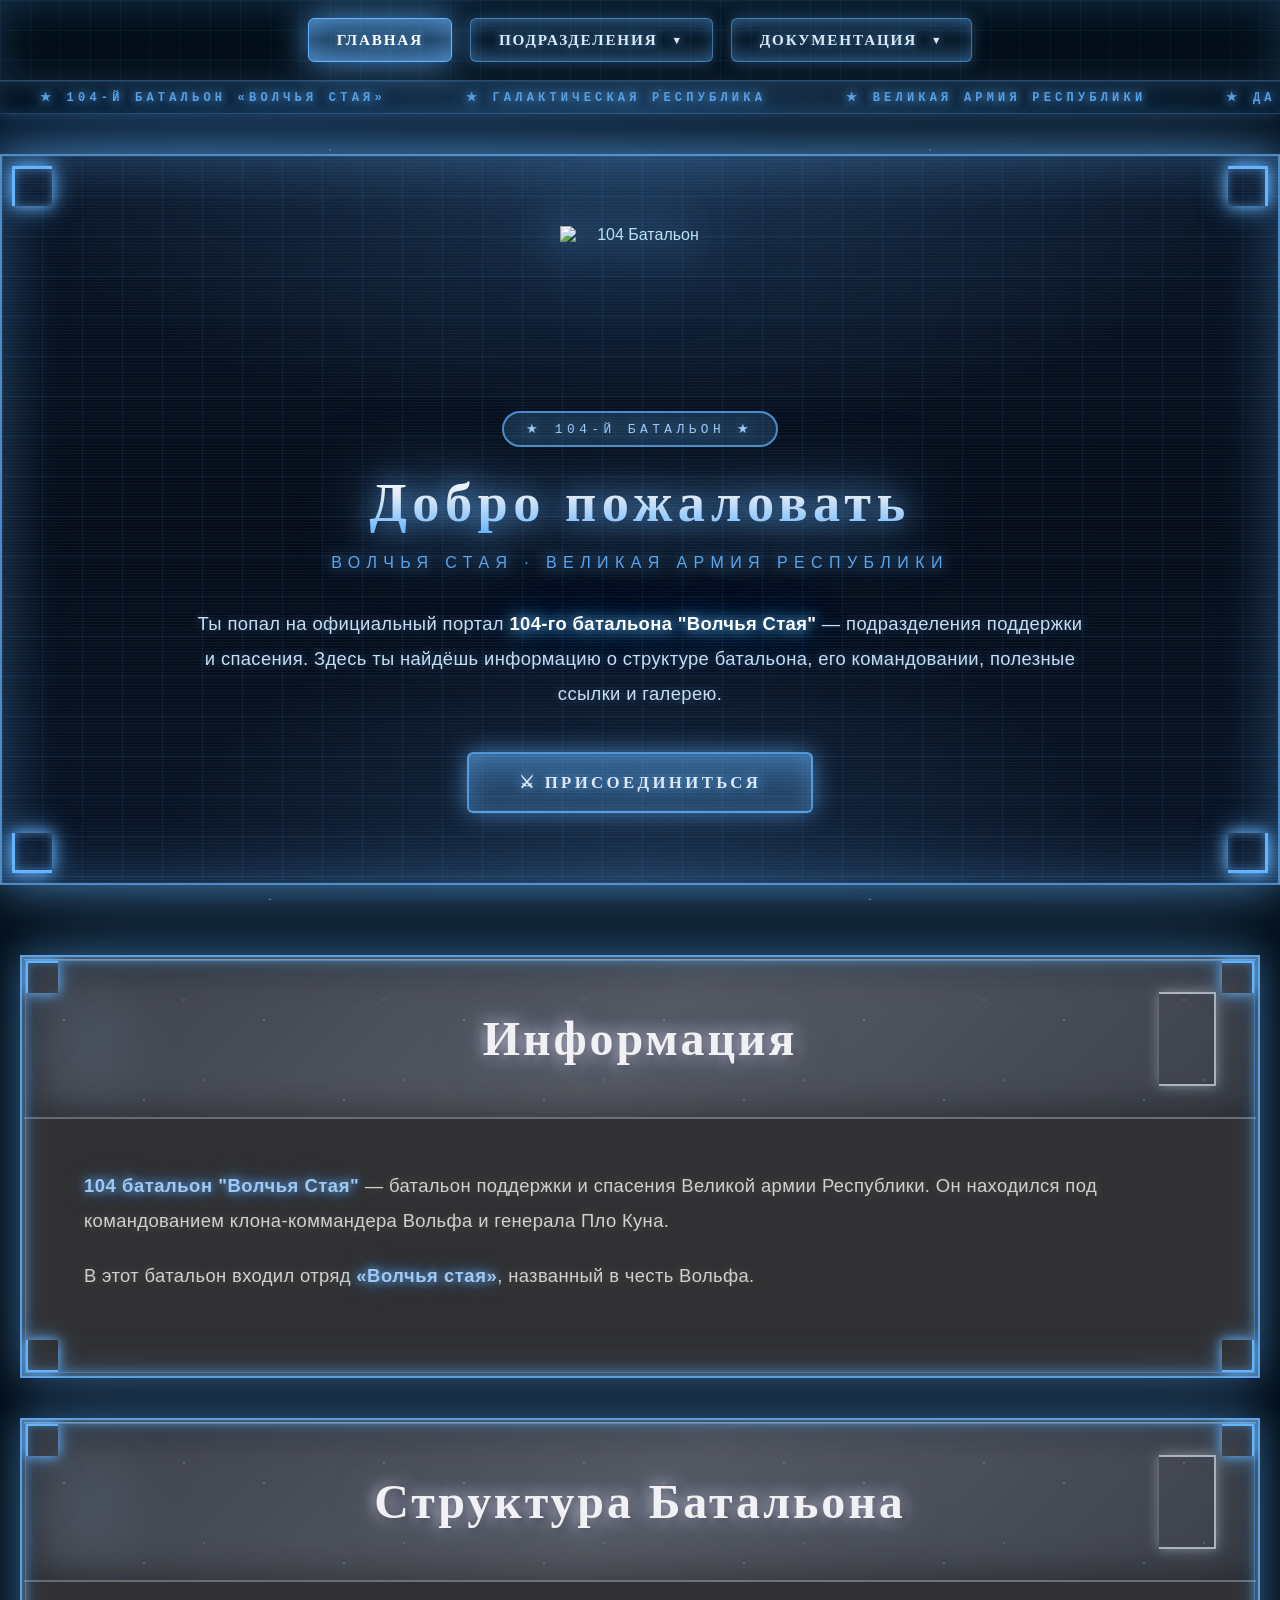
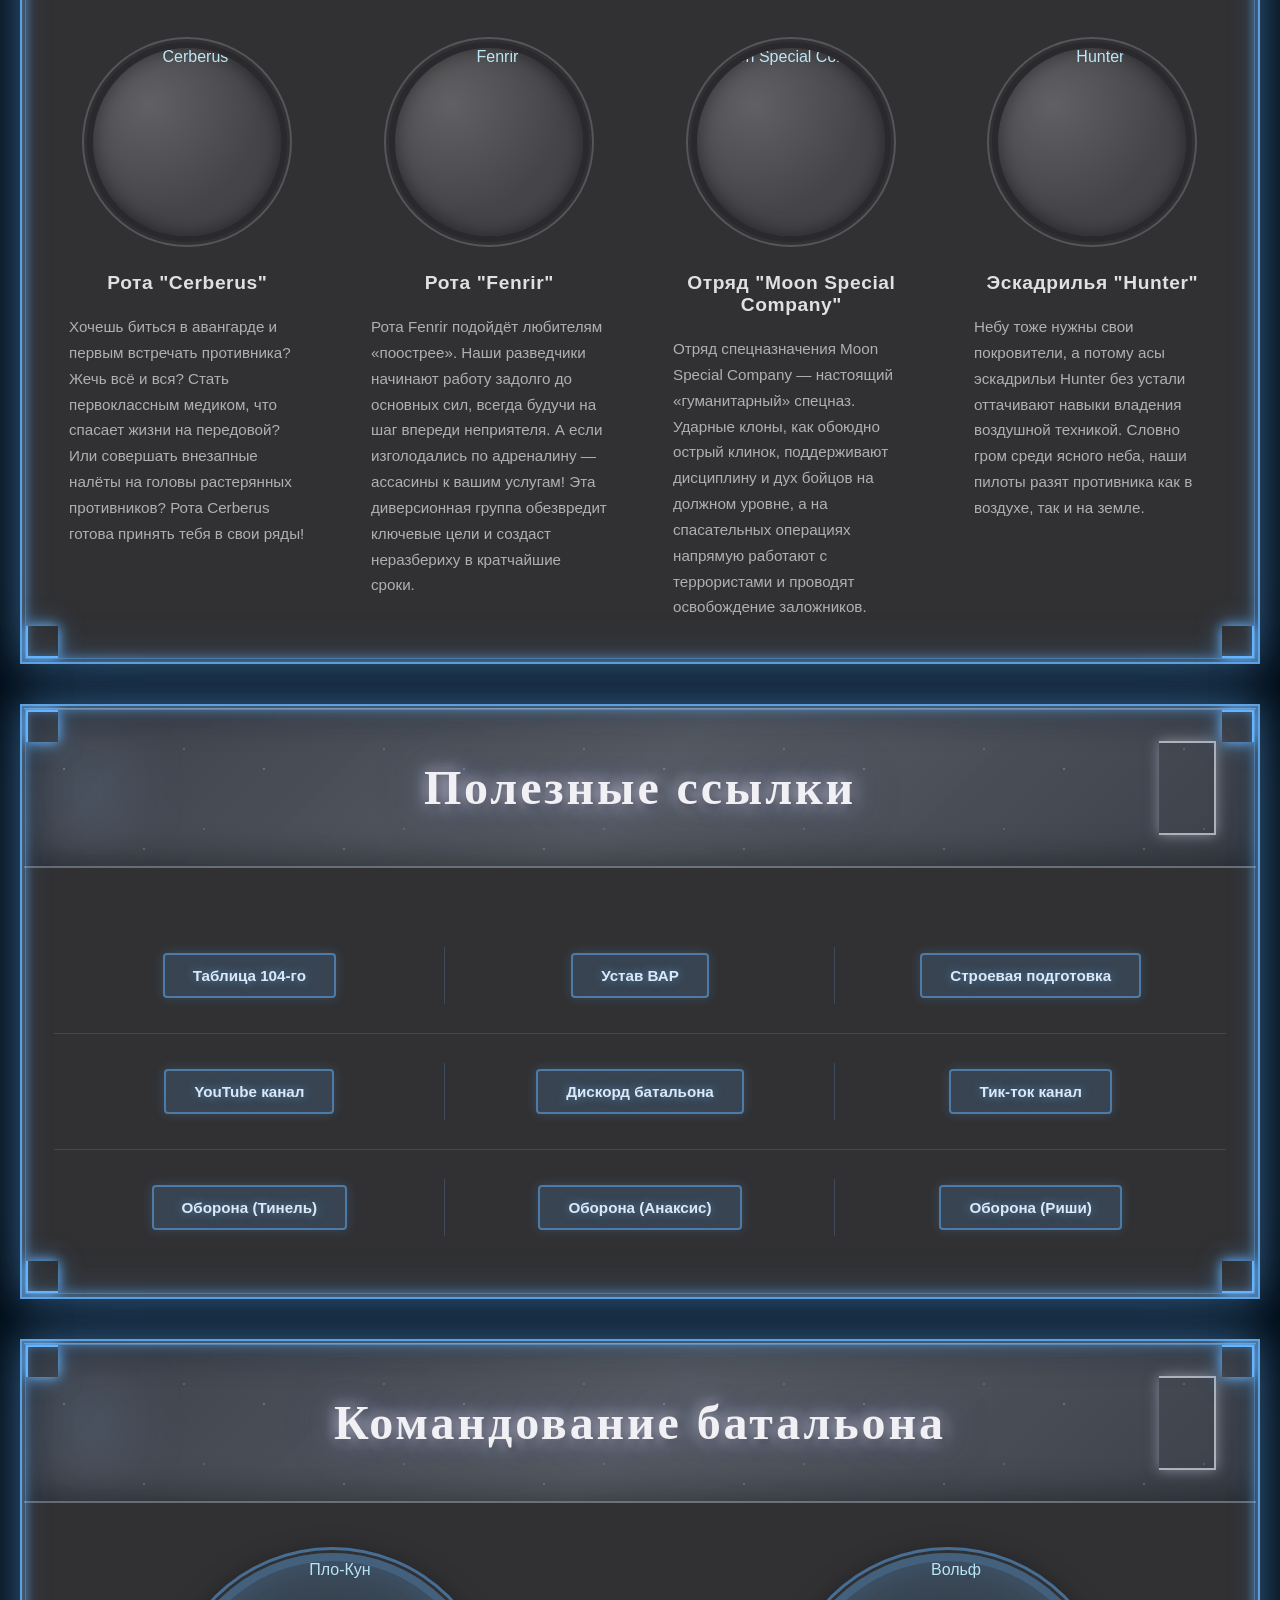
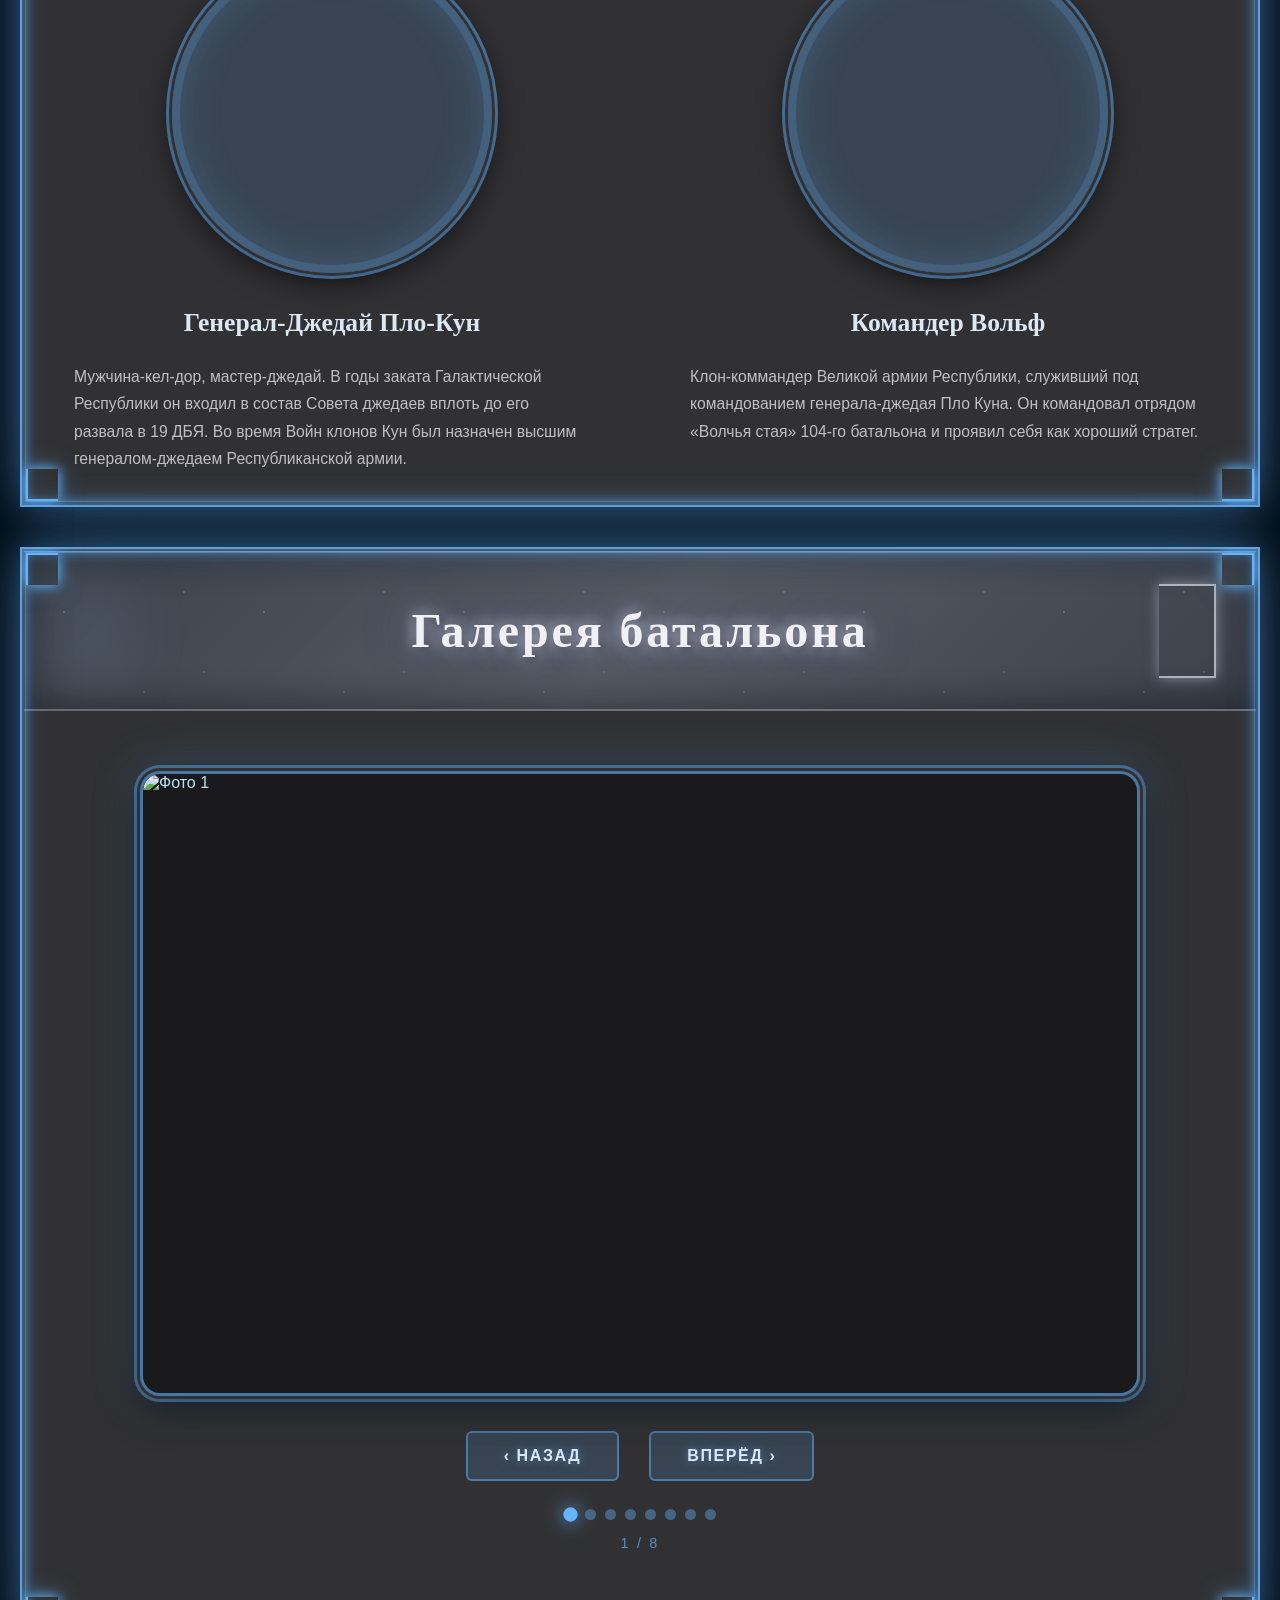
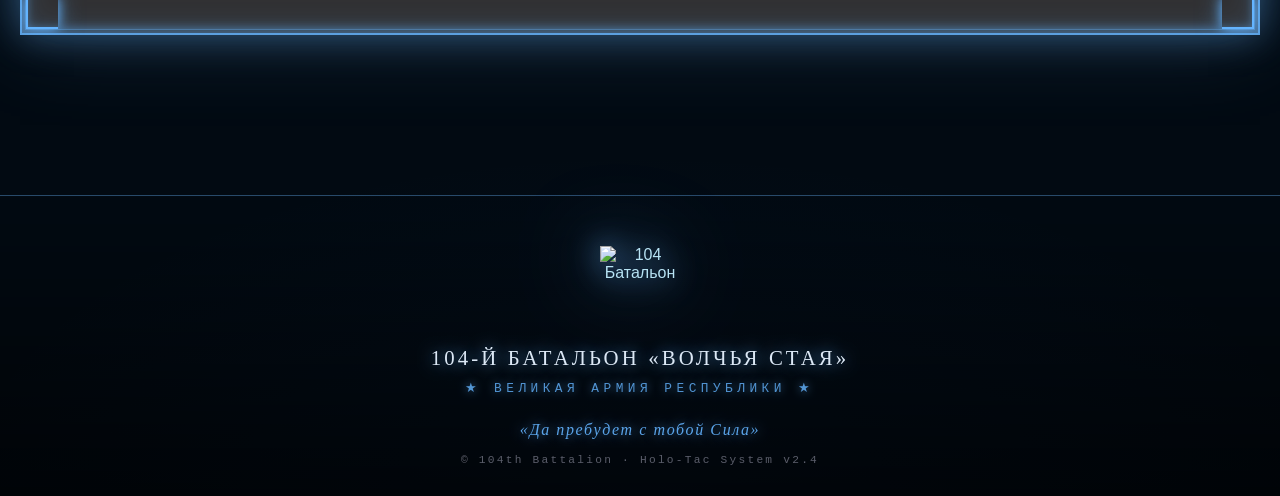
==== commit 08e71b5e: "Update index.html" ====
--- a/index.html
+++ b/index.html
@@ -16,10 +16,9 @@
     --bg-banner-1: #3a4a6a;
     --bg-banner-2: #1a1f30;
     --bg-banner-3: #0a0d15;
-    --logo: url('https://i.imgur.com/8Rw0gRg.png');
-  }
-
-  /* ═══ ЖИВОЙ КОСМИЧЕСКИЙ ФОН СТРАНИЦЫ ═══ */
+  }
+
+  /* ═══ ЖИВОЙ КОСМИЧЕСКИЙ ФОН ═══ */
   body::before {
     content: '';
     position: fixed;
@@ -36,8 +35,6 @@
     0%   { transform: translate(0, 0) scale(1); }
     100% { transform: translate(-30px, 20px) scale(1.1); }
   }
-
-  /* звёзды на фоне страницы */
   body::after {
     content: '';
     position: fixed;
@@ -65,25 +62,13 @@
     to   { opacity: 0.9; }
   }
 
-  /* чтобы контент был поверх фона */
   .holo-nav, .marquee-wrap, .sw0-welcome, .sw-page, .site-footer { position: relative; z-index: 2; }
 
-  /* ═══ ЛОГО В НАВБАРЕ ═══ */
-  .nav-logo {
-    position: relative;
-    z-index: 10;
-    width: 42px;
-    height: 42px;
-    object-fit: contain;
-    filter:
-      drop-shadow(0 0 8px rgba(var(--accent-rgb), 0.9))
-      drop-shadow(0 0 18px rgba(var(--accent-rgb), 0.6));
-    animation: logoPulse 3s ease-in-out infinite;
-  }
-  @keyframes logoPulse {
-    0%, 100% { opacity: 0.85; transform: scale(1); }
-    50%      { opacity: 1;    transform: scale(1.08); }
-  }
+  /* ═══ ФИКС ВЫПАДАЮЩИХ МЕНЮ — ПОВЕРХ ВСЕГО ═══ */
+  .holo-nav { z-index: 99999 !important; }
+  .holo-drop { z-index: 99998 !important; position: relative; }
+  .holo-menu { z-index: 99999 !important; pointer-events: auto !important; }
+  .holo-menu a { pointer-events: auto !important; }
 
   /* ═══ БЕГУЩАЯ СТРОКА ═══ */
   .marquee-wrap {
@@ -193,7 +178,6 @@
     to   { background-position: 0 40px; }
   }
 
-  /* HUD-уголки приветствия */
   .sw0-welcome > .corner {
     position: absolute;
     width: 40px;
@@ -218,7 +202,6 @@
 
   .sw0-content { position: relative; z-index: 10; text-align: center; max-width: 900px; margin: 0 auto; }
 
-  /* БОЛЬШОЙ ЛОГОТИП */
   .sw0-logo {
     width: 160px;
     height: 160px;
@@ -359,7 +342,7 @@
     animation: none;
   }
 
-  /* ═══ БЛОКИ — усиленное свечение ═══ */
+  /* ═══ БЛОКИ ═══ */
   .sw-block {
     box-shadow:
       0 0 35px rgba(var(--accent-rgb), 0.4),
@@ -372,7 +355,6 @@
     50%      { box-shadow: 0 0 50px rgba(var(--accent-rgb), 0.7), 0 0 120px rgba(var(--accent-rgb), 0.4), 0 15px 50px rgba(0,0,0,0.7); }
   }
 
-  /* HUD-уголки у блоков */
   .sw-block > .block-corner {
     position: absolute;
     width: 32px;
@@ -390,31 +372,79 @@
   .sw-block > .block-corner.bl { bottom: 6px; left: 6px; border-right: none; border-top: none; }
   .sw-block > .block-corner.br { bottom: 6px; right: 6px; border-left: none; border-top: none; }
 
-  /* ═══ ШАПКА БЛОКА — с логотипами по бокам ═══ */
+  /* ═══ ЗАГОЛОВКИ БЛОКОВ — СЕРЫЙ ГРАДИЕНТ + HUD-УГОЛКИ ═══ */
   .sw-banner {
-    height: 200px;
+    position: relative;
+    height: 160px;
+    background:
+      linear-gradient(135deg,
+        rgba(60, 65, 75, 0.95) 0%,
+        rgba(90, 95, 105, 0.9) 50%,
+        rgba(60, 65, 75, 0.95) 100%);
     display: flex;
     align-items: center;
     justify-content: center;
-    gap: 30px;
-  }
-  .sw-banner-logo {
-    width: 90px;
-    height: 90px;
-    object-fit: contain;
-    flex-shrink: 0;
-    filter:
-      drop-shadow(0 0 12px rgba(var(--accent-rgb), 0.9))
-      drop-shadow(0 0 25px rgba(var(--accent-rgb), 0.5));
-    animation: logoPulse 4s ease-in-out infinite;
+    border-top: 1px solid rgba(200, 200, 210, 0.5);
+    border-bottom: 2px solid rgba(120, 125, 135, 0.7);
+    overflow: hidden;
+    opacity: 0;
+    transform: translateY(-30px);
+    animation: headerDrop 1s cubic-bezier(0.25, 0.1, 0.25, 1) 0.3s forwards;
+    z-index: 6;
+    box-shadow:
+      inset 0 0 40px rgba(0, 0, 0, 0.5),
+      inset 0 1px 0 rgba(255, 255, 255, 0.15);
+  }
+  .sw-banner::before,
+  .sw-banner::after {
+    content: '';
+    position: absolute;
+    top: 50%;
+    transform: translateY(-50%);
+    width: 55px;
+    height: 70%;
+    max-height: 90px;
+    border: 2px solid rgba(210, 215, 225, 0.75);
+    box-shadow: 0 0 12px rgba(200, 210, 230, 0.5);
+    pointer-events: none;
+    animation: hudPulse 3s ease-in-out infinite;
+  }
+  .sw-banner::before {
+    left: 40px;
+    border-right: none;
+  }
+  .sw-banner::after {
+    right: 40px;
+    border-left: none;
+  }
+  @keyframes hudPulse {
+    0%, 100% { opacity: 0.7; }
+    50%      { opacity: 1; }
+  }
+
+  .sw-banner h1 {
+    position: relative;
     z-index: 3;
-  }
-  .sw-banner h1 {
+    color: #f0f0f5;
     font-size: 3em;
-    letter-spacing: 0.08em;
-  }
-
-  /* ═══ КАРТОЧКИ ПОДРАЗДЕЛЕНИЙ — усиленные ═══ */
+    font-weight: 700;
+    letter-spacing: 0.06em;
+    margin: 0;
+    font-family: 'Georgia', 'Times New Roman', serif;
+    text-shadow:
+      0 0 15px rgba(220, 220, 240, 0.9),
+      0 0 30px rgba(150, 160, 200, 0.6),
+      0 0 55px rgba(100, 110, 160, 0.4),
+      2px 2px 8px rgba(0, 0, 0, 0.9);
+    opacity: 0;
+    animation: titleFadeIn 1.2s ease-out 0.7s forwards;
+  }
+  @keyframes titleFadeIn {
+    from { opacity: 0; filter: blur(6px); }
+    to   { opacity: 1; filter: blur(0); }
+  }
+
+  /* ═══ КАРТОЧКИ ПОДРАЗДЕЛЕНИЙ ═══ */
   .sw-emblem {
     transition: box-shadow 0.7s ease, border-color 0.7s ease, background 0.7s ease, transform 0.7s ease;
   }
@@ -451,6 +481,10 @@
       drop-shadow(0 0 35px rgba(var(--accent-rgb), 0.5));
     animation: logoPulse 4s ease-in-out infinite;
   }
+  @keyframes logoPulse {
+    0%, 100% { opacity: 0.85; transform: scale(1); }
+    50%      { opacity: 1;    transform: scale(1.08); }
+  }
   .site-footer-title {
     font-family: 'Georgia', serif;
     font-size: 1.3em;
@@ -485,7 +519,7 @@
     margin: 0;
   }
 
-  /* ═══ Прочее — как было ═══ */
+  /* ═══ Общие стили ═══ */
   .sw-content-block { background: var(--bg-dark); padding: 50px 30px 30px; }
   .sw-grid-4 { display: grid; grid-template-columns: repeat(4, 1fr); gap: 35px; max-width: 1400px; margin: 0 auto; }
   .sw-card { display: block; text-align: center; text-decoration: none; color: inherit; border-radius: 8px; padding: 10px; transition: transform 0.5s ease; opacity: 0; transform: translateY(40px); animation: cardAppear 1.4s cubic-bezier(0.34, 1.56, 0.64, 1) forwards; }
@@ -503,7 +537,6 @@
   .sw-emblem img { width: 100%; height: 100%; object-fit: cover; border-radius: 50%; transition: filter 0.7s ease; }
   .sw-card:hover .sw-emblem img { filter: brightness(1.15) contrast(1.05) saturate(1.1); }
 
-  /* Цвета карточек */
   .sw-card.cerberus:hover .sw-emblem { background: #3d4a5e; border-color: #88b8f0; box-shadow: 0 0 0 3px var(--bg-dark), 0 0 0 5px #6aa8e8, 0 0 35px rgba(120, 190, 255, 1), 0 0 80px rgba(80, 150, 230, 0.7), 0 0 120px rgba(60, 120, 200, 0.5), inset 0 0 25px rgba(140, 200, 255, 0.3); }
   .sw-card.cerberus:hover .sw-company-name { color: #cce4ff; text-shadow: 0 0 15px rgba(160, 210, 255, 1), 0 0 35px rgba(120, 180, 240, 0.9), 0 0 55px rgba(80, 140, 220, 0.7); }
   .sw-card.cerberus:hover .sw-desc { color: #d5e3f0; }
@@ -566,8 +599,7 @@
     .sw-links-grid { grid-template-columns: repeat(2, 1fr); }
     .sw-command-photo { width: 260px; height: 260px; }
     .sw-gallery-wrap { padding: 40px 20px 60px; }
-    .sw-banner { height: 170px; gap: 20px; }
-    .sw-banner-logo { width: 70px; height: 70px; }
+    .sw-banner { height: 140px; }
     .sw-banner h1 { font-size: 2.4em; }
   }
   @media (max-width: 700px) {
@@ -581,11 +613,16 @@
     .sw-command-grid { grid-template-columns: 1fr; gap: 50px; }
     .sw-command-photo { width: 220px; height: 220px; }
     .sw-gallery-wrap { padding: 30px 15px 50px; }
-    .sw-banner { height: 140px; gap: 12px; }
-    .sw-banner-logo { width: 50px; height: 50px; }
-    .sw-banner h1 { font-size: 1.5em; }
+    .sw-banner { height: 120px; }
+    .sw-banner h1 { font-size: 1.7em; letter-spacing: 0.04em; }
+    .sw-banner::before,
+    .sw-banner::after {
+      width: 32px;
+      max-height: 60px;
+    }
+    .sw-banner::before { left: 15px; }
+    .sw-banner::after  { right: 15px; }
     .marquee span { font-size: 0.65em; letter-spacing: 0.25em; }
-    .nav-logo { width: 34px; height: 34px; }
   }
 </style>
 </head>
@@ -593,7 +630,6 @@
 
 <!-- ═══════ НАВИГАЦИЯ ═══════ -->
 <nav class="holo-nav">
-  <img class="nav-logo" src="https://i.imgur.com/8Rw0gRg.png" alt="104">
   <a href="index.html" class="holo-btn active">
     <span class="shine"></span>
     Главная
@@ -682,9 +718,7 @@
       </div>
       <div class="sw-banner">
         <div class="sw-stars"></div>
-        <img class="sw-banner-logo" src="https://i.imgur.com/8Rw0gRg.png" alt="">
         <h1>Информация</h1>
-        <img class="sw-banner-logo" src="https://i.imgur.com/8Rw0gRg.png" alt="">
       </div>
       <div class="sw-info">
         <p><span class="accent">104 батальон "Волчья Стая"</span> — батальон поддержки и спасения Великой армии Республики. Он находился под командованием клона-коммандера Вольфа и генерала Пло Куна.</p>
@@ -702,9 +736,7 @@
     <div class="sw-inner">
       <div class="sw-banner">
         <div class="sw-stars"></div>
-        <img class="sw-banner-logo" src="https://i.imgur.com/8Rw0gRg.png" alt="">
         <h1>Структура Батальона</h1>
-        <img class="sw-banner-logo" src="https://i.imgur.com/8Rw0gRg.png" alt="">
       </div>
       <div class="sw-content-block">
         <div class="sw-grid-4">
@@ -747,9 +779,7 @@
     <div class="sw-inner">
       <div class="sw-banner">
         <div class="sw-stars"></div>
-        <img class="sw-banner-logo" src="https://i.imgur.com/8Rw0gRg.png" alt="">
         <h1>Полезные ссылки</h1>
-        <img class="sw-banner-logo" src="https://i.imgur.com/8Rw0gRg.png" alt="">
       </div>
       <div class="sw-content-block">
         <div class="sw-links-grid">
@@ -760,7 +790,7 @@
           <div class="sw-link-cell"><a class="sw-link-btn" href="https://discord.com/invite/M8aXREVvxD" target="_blank">Дискорд батальона</a></div>
           <div class="sw-link-cell"><a class="sw-link-btn" href="https://www.tiktok.com/@104th.rotr" target="_blank">Тик-ток канал</a></div>
           <div class="sw-link-cell"><a class="sw-link-btn" href="https://docs.google.com/document/d/1G1KUBi0ssVykhDCRA9dyg7nhg78C1dFol7yTRi0lOHU/edit" target="_blank">Оборона (Тинель)</a></div>
-          <div class="sw-link-cell"><a class="sw-link-btn" href="https://docs.google.com/document/d/1dQhuq2R7TULbZREyEdJs3E_tQPcd07Vrm_rUgWFrIz8/edit" target="_blank">Оборона (Анаксис)</a></div>
+          <div class="sw-link-cell"><a class="sw-link-btn" href="https://docs.google.com/document/d1dQhuq2R7TULbZREyEdJs3E_tQPcd07Vrm_rUgWFrIz8/edit" target="_blank">Оборона (Анаксис)</a></div>
           <div class="sw-link-cell"><a class="sw-link-btn" href="https://docs.google.com/document/d/1ldOcOWJeDJqrMgm5-sJijzcESy8D8S5lnV5Z7S5e8Os/edit" target="_blank">Оборона (Риши)</a></div>
         </div>
       </div>
@@ -776,9 +806,7 @@
     <div class="sw-inner">
       <div class="sw-banner">
         <div class="sw-stars"></div>
-        <img class="sw-banner-logo" src="https://i.imgur.com/8Rw0gRg.png" alt="">
         <h1>Командование батальона</h1>
-        <img class="sw-banner-logo" src="https://i.imgur.com/8Rw0gRg.png" alt="">
       </div>
       <div class="sw-content-block">
         <div class="sw-command-grid">
@@ -806,9 +834,7 @@
     <div class="sw-inner">
       <div class="sw-banner">
         <div class="sw-stars"></div>
-        <img class="sw-banner-logo" src="https://i.imgur.com/8Rw0gRg.png" alt="">
         <h1>Галерея батальона</h1>
-        <img class="sw-banner-logo" src="https://i.imgur.com/8Rw0gRg.png" alt="">
       </div>
       <div class="sw-gallery-wrap">
         <div class="sw-gallery">
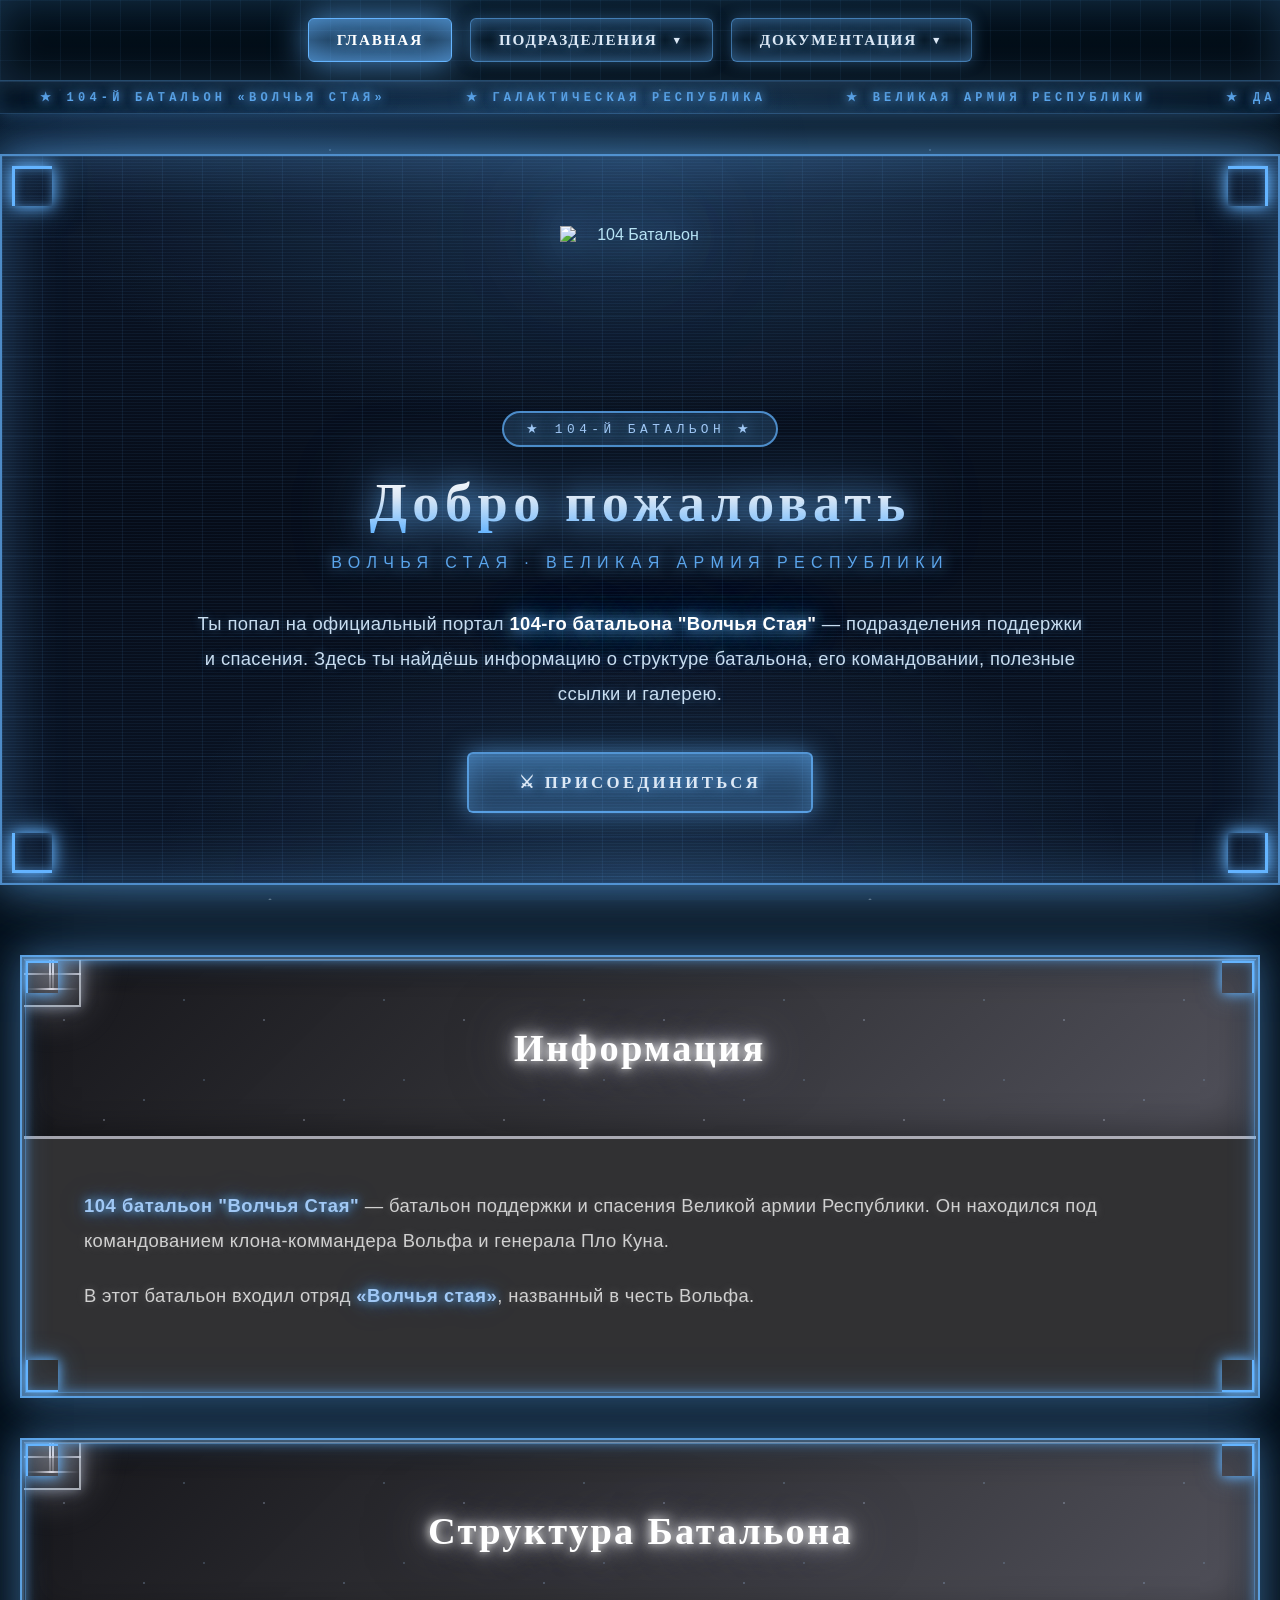
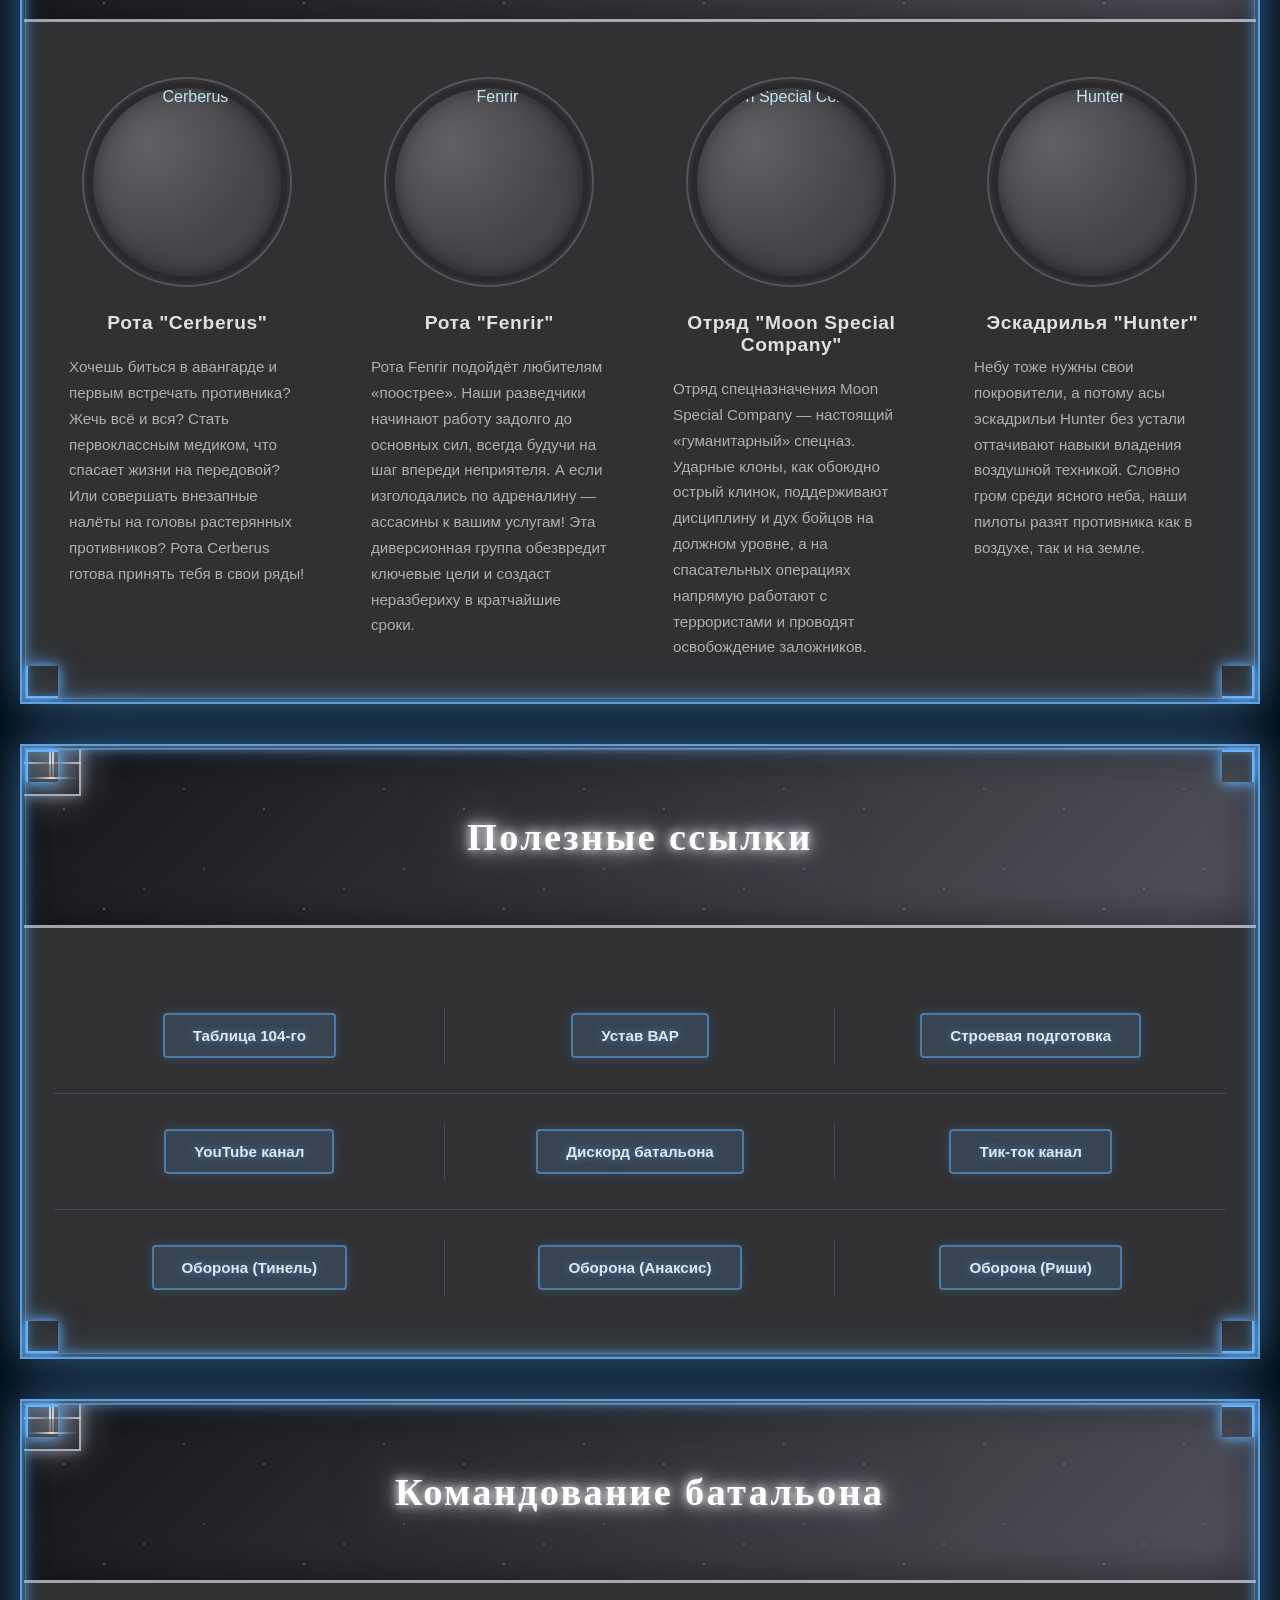
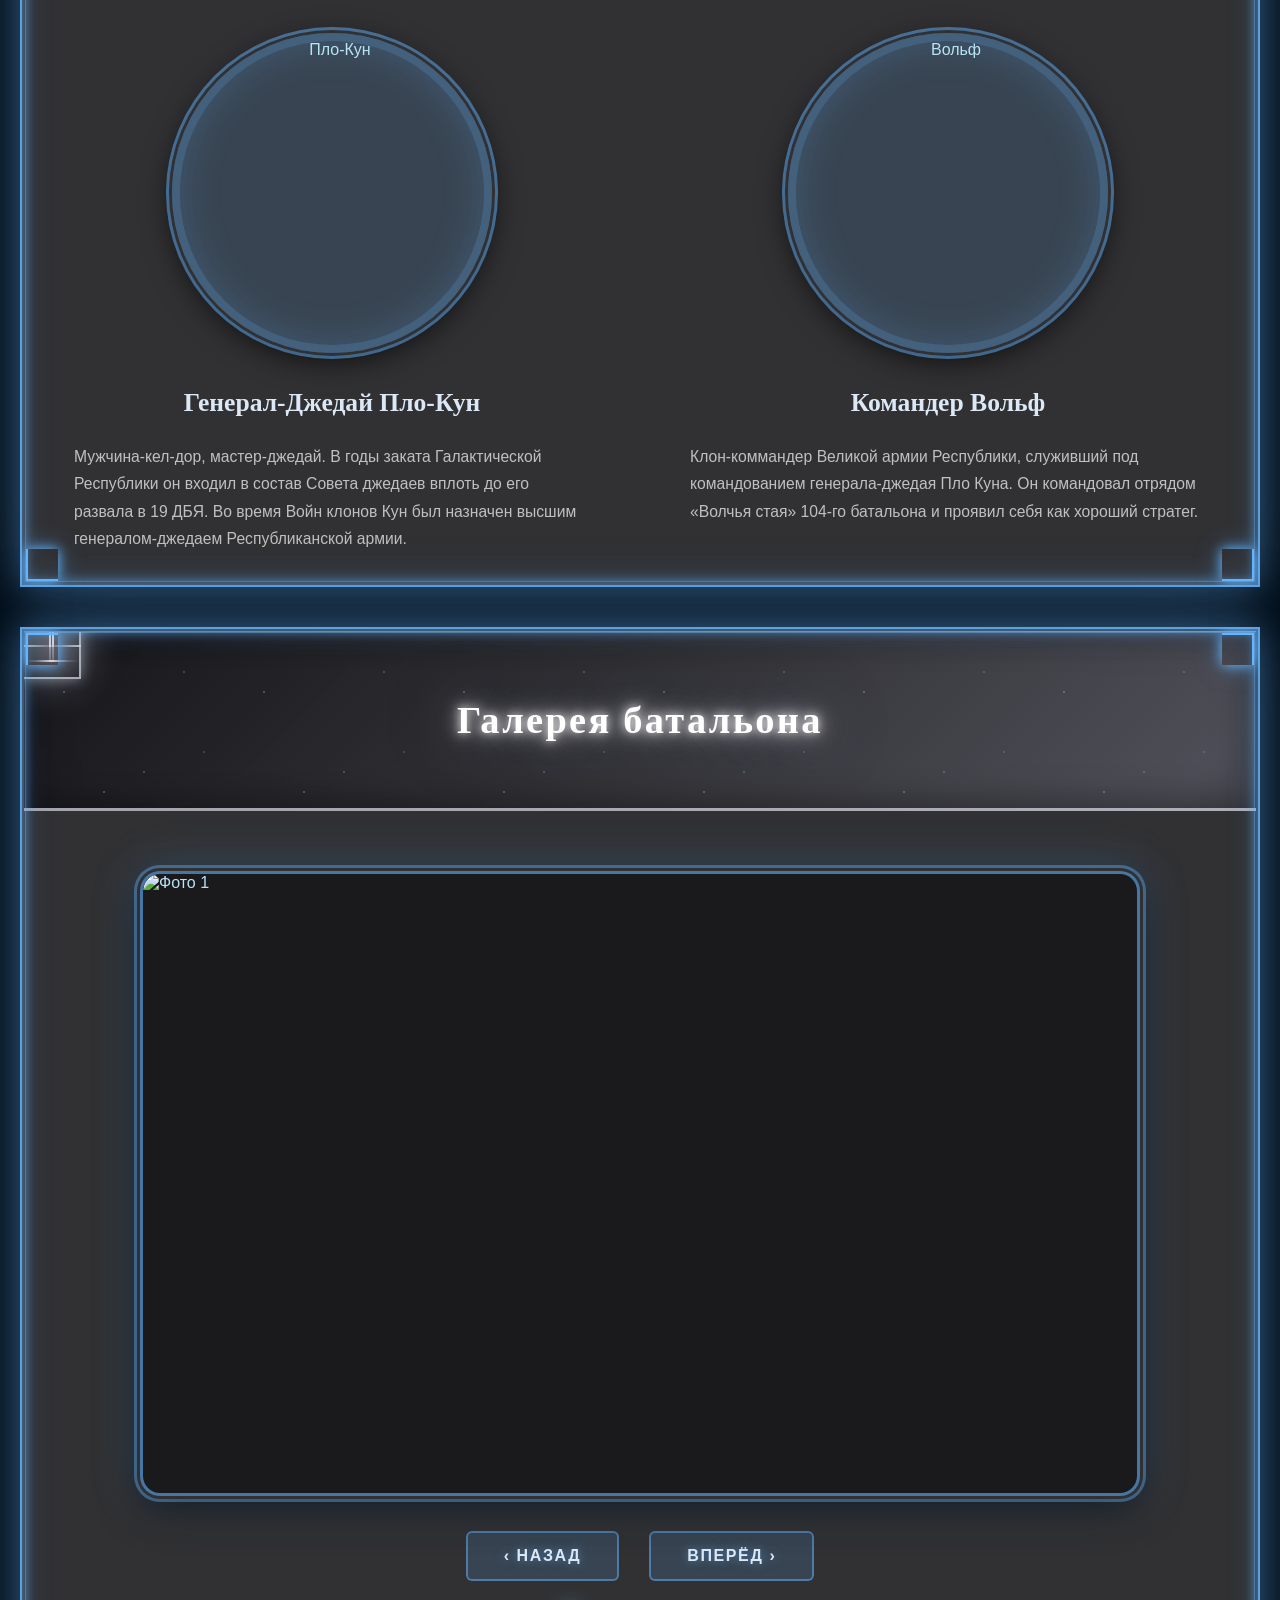
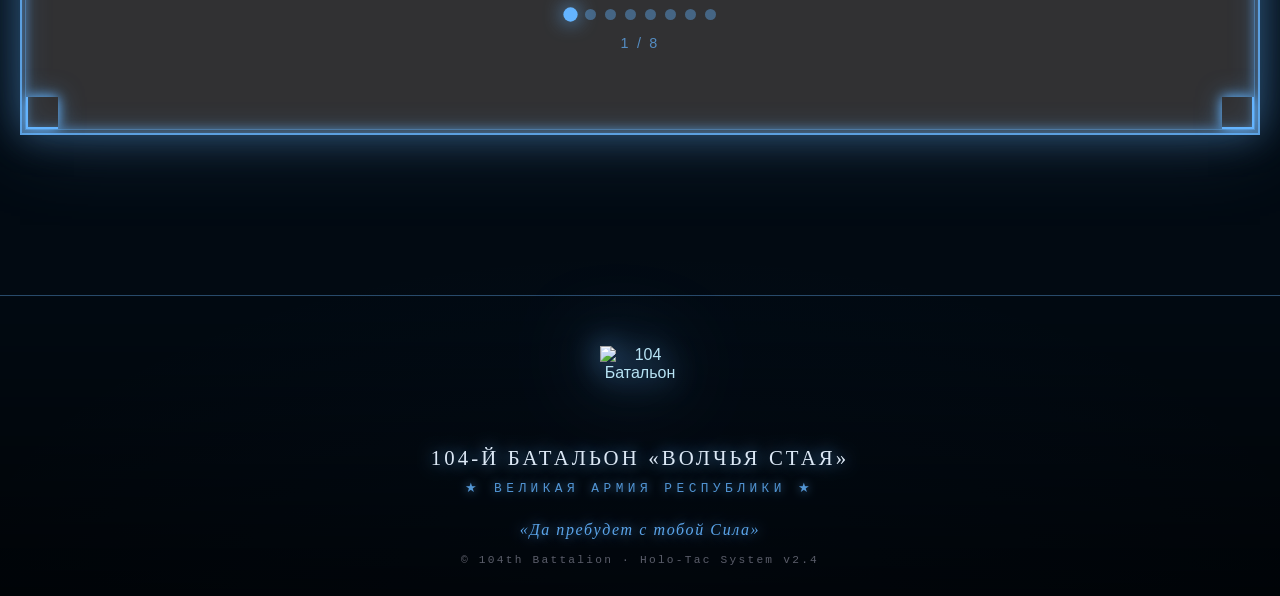
==== commit 91bc8121: "Update index.html" ====
--- a/index.html
+++ b/index.html
@@ -623,6 +623,147 @@
     .sw-banner::before { left: 15px; }
     .sw-banner::after  { right: 15px; }
     .marquee span { font-size: 0.65em; letter-spacing: 0.25em; }
+  }
+    /* ═══════════════════════════════════════════════════════════
+     ЗАГОЛОВКИ БЛОКОВ — ТОЧНАЯ КОПИЯ СТИЛЯ "МЕДАЛИ"
+     ═══════════════════════════════════════════════════════════ */
+
+  .sw-banner {
+    position: relative;
+    height: 180px;
+    display: flex;
+    align-items: center;
+    justify-content: center;
+    overflow: hidden;
+    opacity: 0;
+    transform: translateY(-30px);
+    z-index: 6;
+    border-bottom: 3px solid rgba(200, 200, 210, 0.8);
+    background:
+      linear-gradient(135deg,
+        rgba(20, 20, 25, 0.95) 0%,
+        rgba(50, 50, 55, 0.9) 25%,
+        rgba(80, 80, 90, 0.92) 50%,
+        rgba(50, 50, 55, 0.9) 75%,
+        rgba(20, 20, 25, 0.95) 100%);
+    background-size: 200% 100%;
+    animation: headerDrop 1s cubic-bezier(0.25, 0.1, 0.25, 1) 0.3s forwards,
+               bannerShift 15s ease-in-out infinite;
+  }
+  @keyframes headerDrop {
+    to { opacity: 1; transform: translateY(0); }
+  }
+  @keyframes bannerShift {
+    0%, 100% { background-position: 0% 50%; }
+    50%      { background-position: 100% 50%; }
+  }
+
+  /* свечение в шапке */
+  .sw-banner::before {
+    content: '';
+    position: absolute;
+    inset: 0;
+    background:
+      radial-gradient(ellipse 400px 120px at 25% 50%, rgba(200, 200, 210, 0.35) 0%, rgba(150, 150, 160, 0.18) 40%, transparent 70%),
+      radial-gradient(ellipse 350px 100px at 75% 60%, rgba(180, 180, 190, 0.3) 0%, transparent 70%),
+      radial-gradient(ellipse 500px 150px at 50% 100%, rgba(220, 220, 230, 0.2) 0%, transparent 70%);
+    filter: blur(20px);
+    pointer-events: none;
+    z-index: 2;
+  }
+
+  /* HUD-уголки — 8 линий по углам */
+  .sw-banner::after {
+    content: '';
+    position: absolute;
+    inset: 0;
+    background:
+      linear-gradient(90deg,
+        transparent 0%,
+        rgba(180, 180, 190, 0.3) 20%,
+        rgba(230, 230, 240, 0.9) 50%,
+        rgba(180, 180, 190, 0.3) 80%,
+        transparent 100%) 0 15px / 100% 2px no-repeat,
+      linear-gradient(90deg,
+        transparent 0%,
+        rgba(180, 180, 190, 0.3) 20%,
+        rgba(230, 230, 240, 0.9) 50%,
+        rgba(180, 180, 190, 0.3) 80%,
+        transparent 100%) 0 calc(100% - 15px) / 100% 2px no-repeat,
+      linear-gradient(180deg, rgba(230, 230, 240, 0.9) 0%, rgba(180, 180, 190, 0.3) 100%) 25px 30px / 2px 50% no-repeat,
+      linear-gradient(90deg, rgba(230, 230, 240, 0.9) 0%, rgba(180, 180, 190, 0.3) 100%) 25px 30px / 40px 2px no-repeat,
+      linear-gradient(180deg, rgba(180, 180, 190, 0.3) 0%, rgba(230, 230, 240, 0.9) 100%) 25px calc(100% - 30px) / 2px 50% no-repeat,
+      linear-gradient(90deg, rgba(180, 180, 190, 0.3) 0%, rgba(230, 230, 240, 0.9) 100%) 25px calc(100% - 30px) / 40px 2px no-repeat,
+      linear-gradient(180deg, rgba(230, 230, 240, 0.9) 0%, rgba(180, 180, 190, 0.3) 100%) calc(100% - 25px) 30px / 2px 50% no-repeat,
+      linear-gradient(270deg, rgba(230, 230, 240, 0.9) 0%, rgba(180, 180, 190, 0.3) 100%) calc(100% - 25px) 30px / 40px 2px no-repeat,
+      linear-gradient(180deg, rgba(180, 180, 190, 0.3) 0%, rgba(230, 230, 240, 0.9) 100%) calc(100% - 25px) calc(100% - 30px) / 2px 50% no-repeat,
+      linear-gradient(270deg, rgba(180, 180, 190, 0.3) 0%, rgba(230, 230, 240, 0.9) 100%) calc(100% - 25px) calc(100% - 30px) / 40px 2px no-repeat;
+    pointer-events: none;
+    z-index: 3;
+    animation: cornerPulse 4s ease-in-out infinite;
+  }
+  @keyframes cornerPulse {
+    0%, 100% { opacity: 0.6; }
+    50%      { opacity: 1; }
+  }
+
+  /* текст заголовка */
+  .sw-banner h1 {
+    position: relative;
+    z-index: 5;
+    color: #ffffff;
+    font-size: 2.4em;
+    font-weight: 700;
+    letter-spacing: 0.06em;
+    margin: 0;
+    font-family: 'Georgia', 'Times New Roman', serif;
+    text-shadow:
+      0 0 10px rgba(255, 255, 255, 1),
+      0 0 20px rgba(220, 220, 230, 0.9),
+      0 0 40px rgba(180, 180, 190, 0.7),
+      0 0 70px rgba(140, 140, 150, 0.5),
+      2px 2px 8px rgba(0,0,0,1);
+    opacity: 0;
+    animation: titleFadeIn 1.2s ease-out 0.7s forwards,
+               titlePulse 4s ease-in-out 2s infinite;
+  }
+  @keyframes titleFadeIn {
+    from { opacity: 0; filter: blur(6px); transform: scale(0.9); }
+    to   { opacity: 1; filter: blur(0); transform: scale(1); }
+  }
+  @keyframes titlePulse {
+    0%, 100% {
+      text-shadow:
+        0 0 10px rgba(255, 255, 255, 1),
+        0 0 20px rgba(220, 220, 230, 0.9),
+        0 0 40px rgba(180, 180, 190, 0.7),
+        0 0 70px rgba(140, 140, 150, 0.5),
+        2px 2px 8px rgba(0,0,0,1);
+    }
+    50% {
+      text-shadow:
+        0 0 15px rgba(255, 255, 255, 1),
+        0 0 30px rgba(240, 240, 250, 1),
+        0 0 60px rgba(210, 210, 220, 0.9),
+        0 0 100px rgba(170, 170, 180, 0.7),
+        2px 2px 8px rgba(0,0,0,1);
+    }
+  }
+
+  /* Убираем лого из шапок, если остались */
+  .sw-banner-logo { display: none !important; }
+
+  /* адаптив */
+  @media (max-width: 1100px) {
+    .sw-banner h1 { font-size: 2em; }
+  }
+  @media (max-width: 800px) {
+    .sw-banner { height: 150px; }
+    .sw-banner h1 { font-size: 1.6em; }
+  }
+  @media (max-width: 600px) {
+    .sw-banner { height: 120px; }
+    .sw-banner h1 { font-size: 1.3em; letter-spacing: 0.04em; }
   }
 </style>
 </head>
